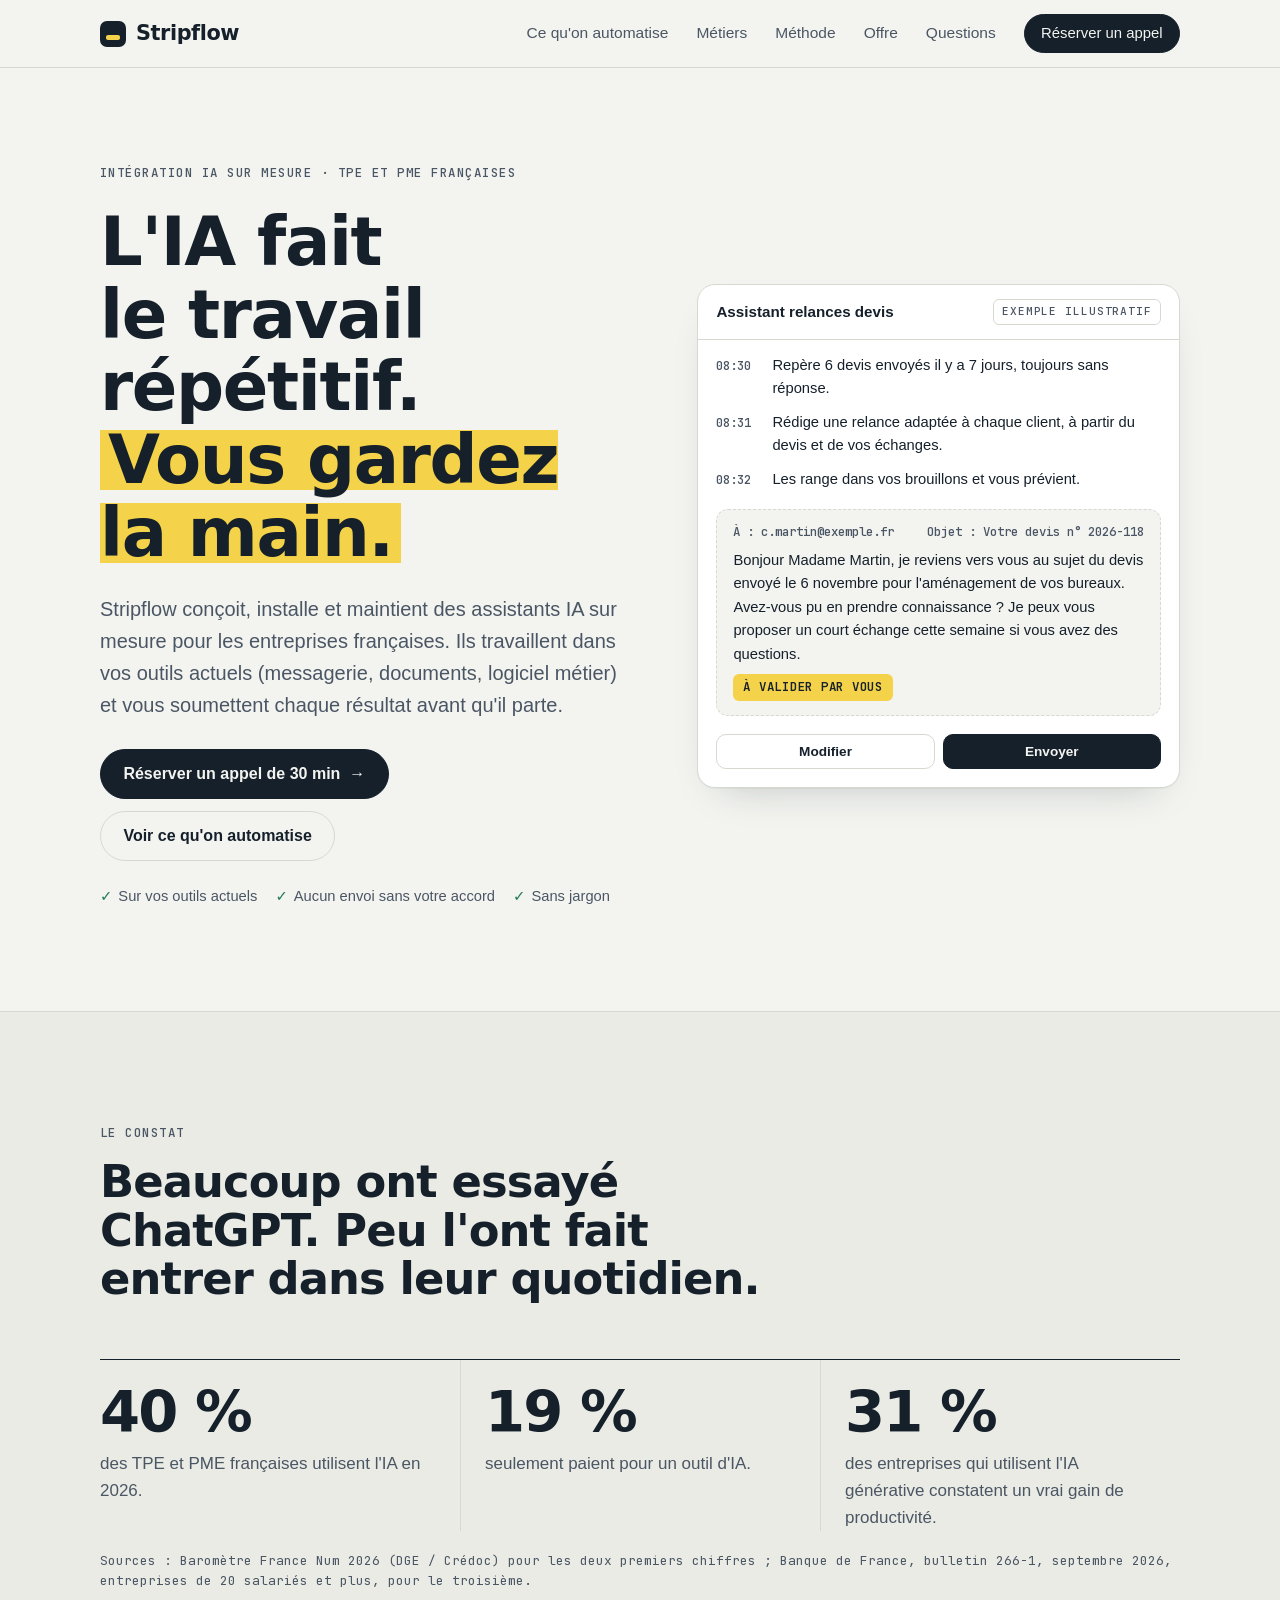
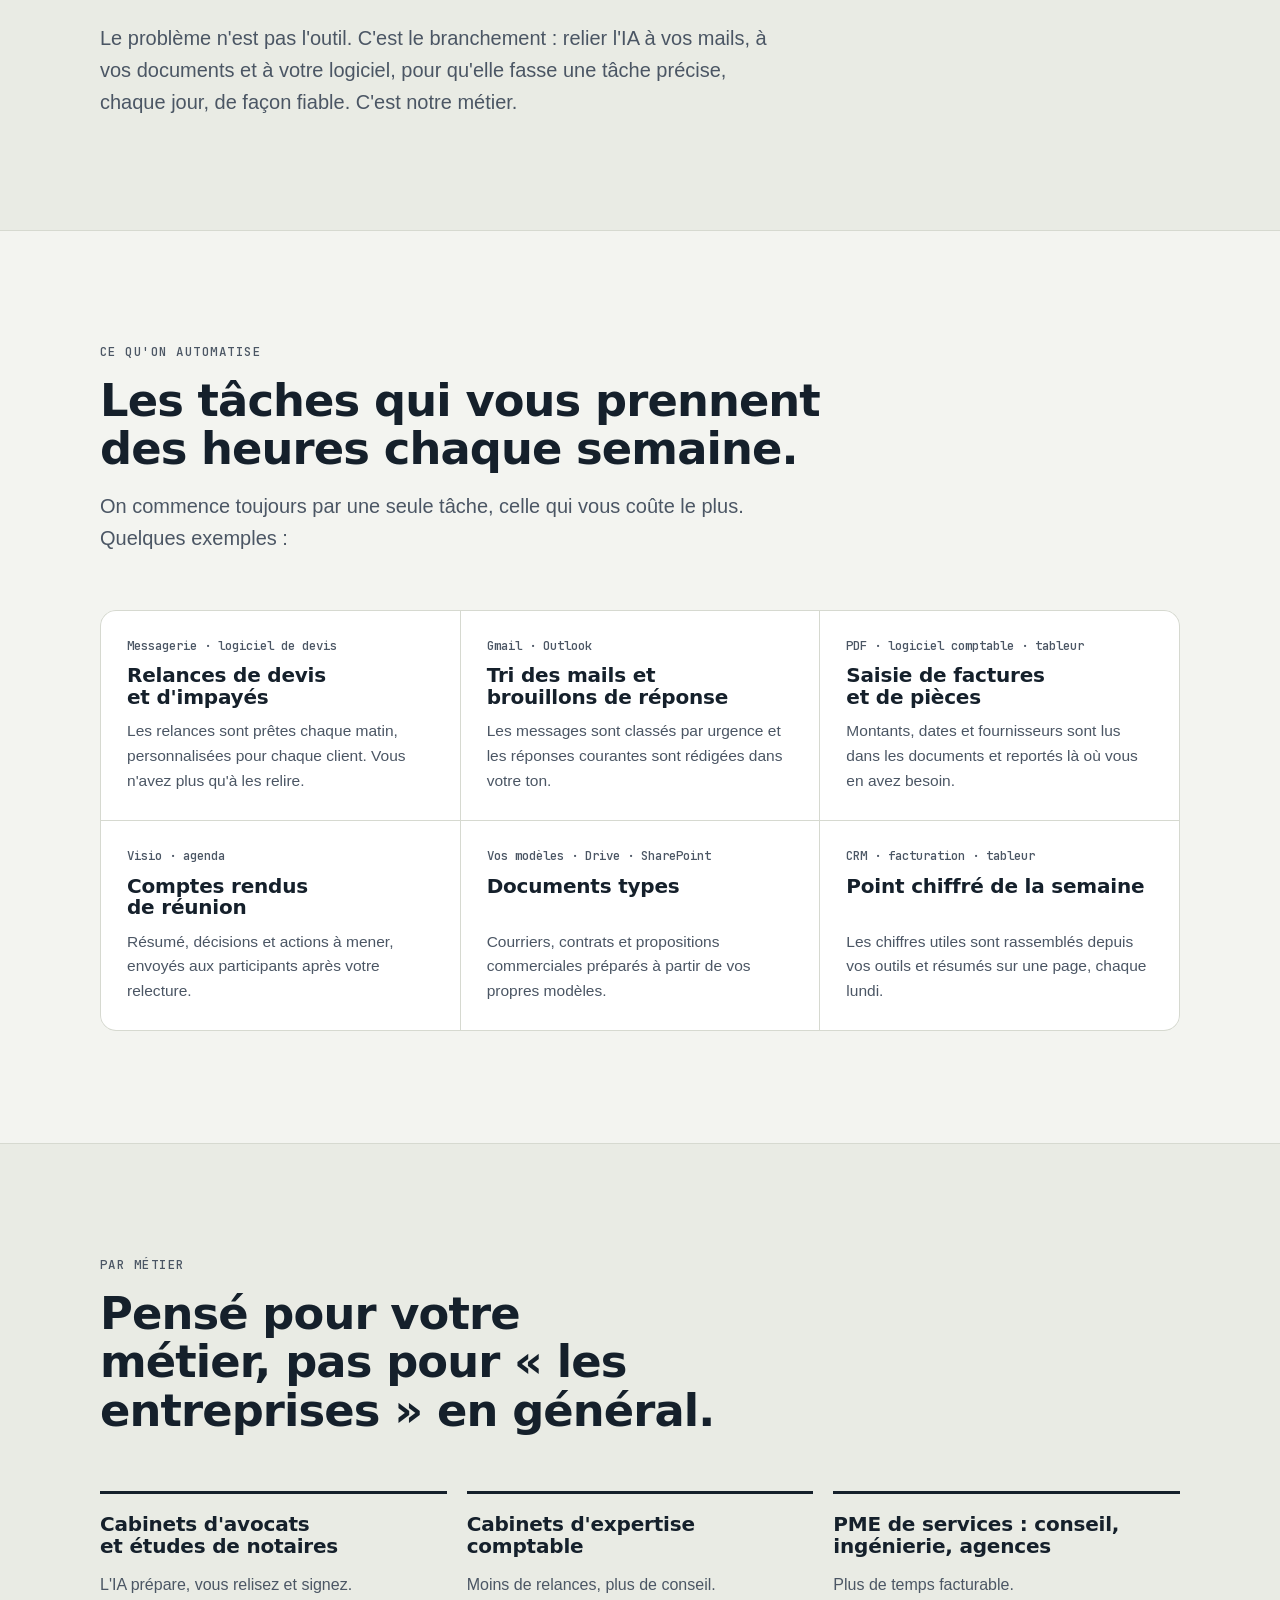
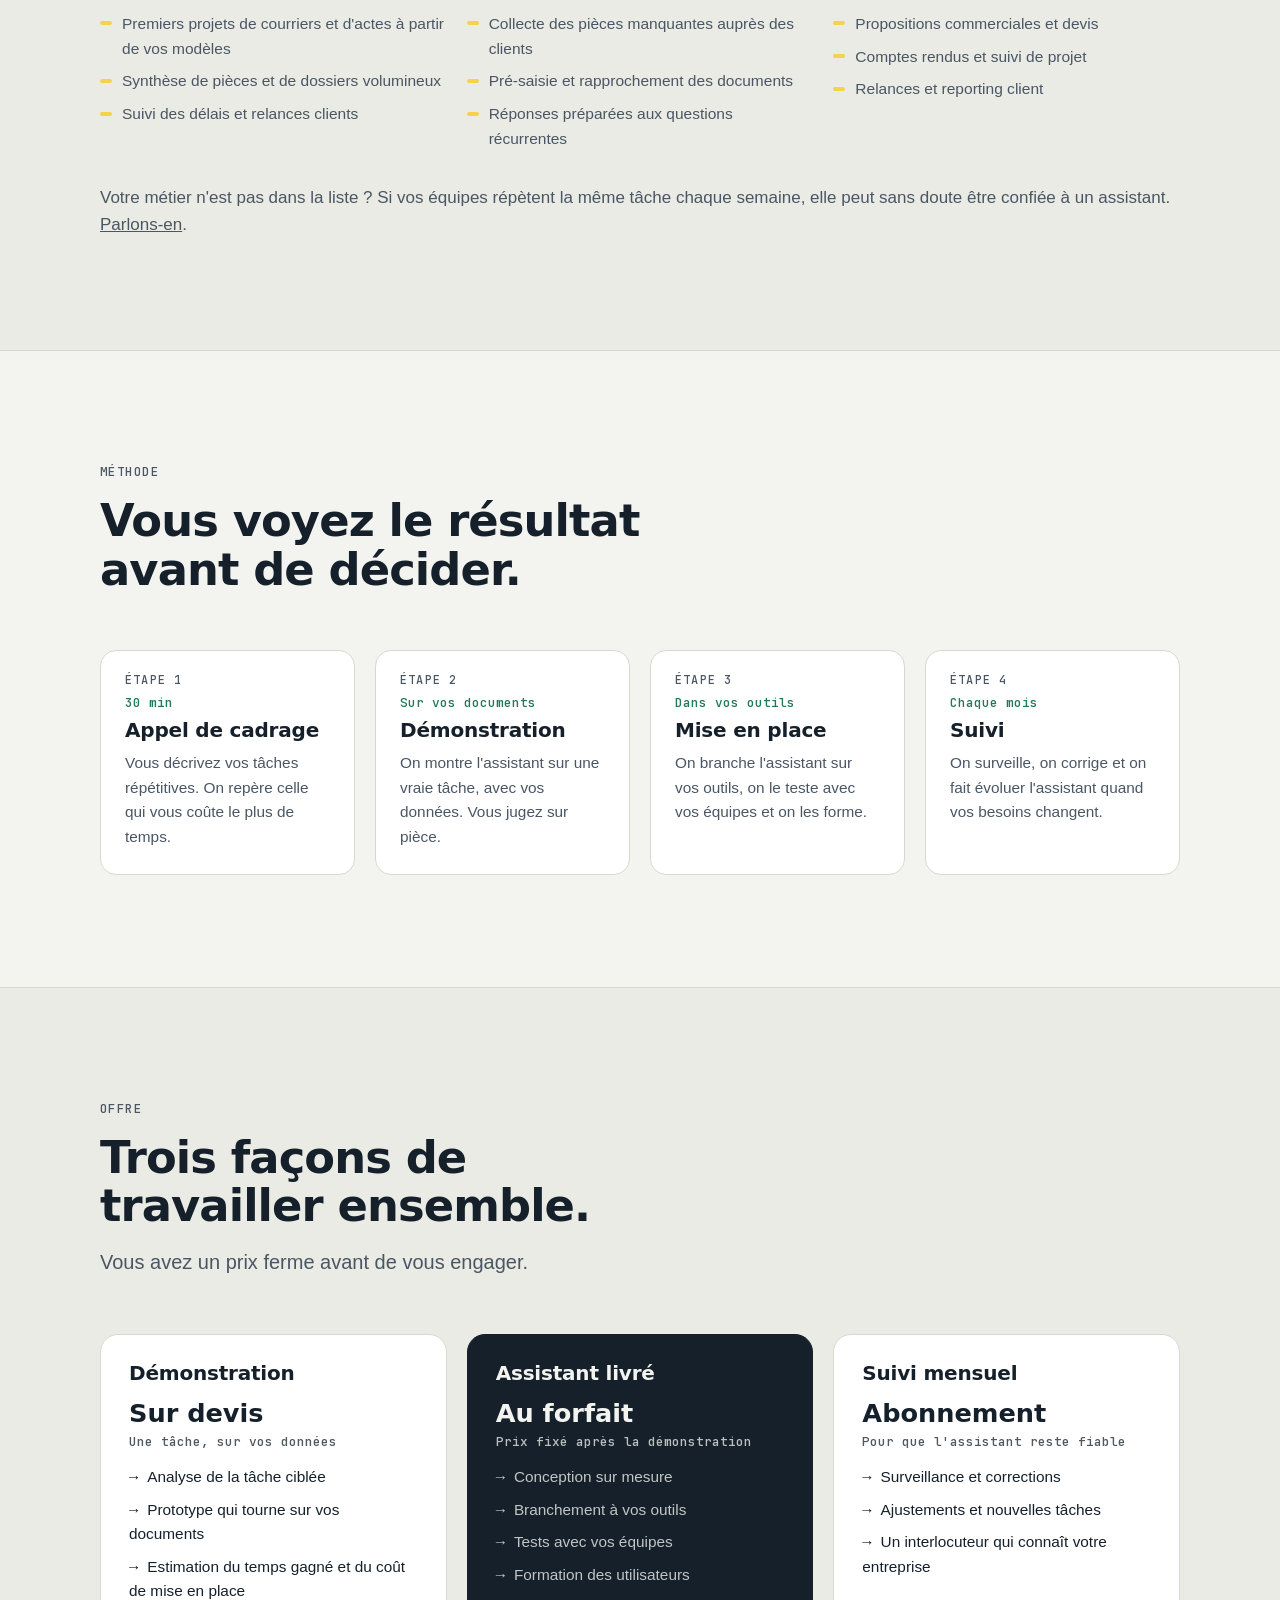
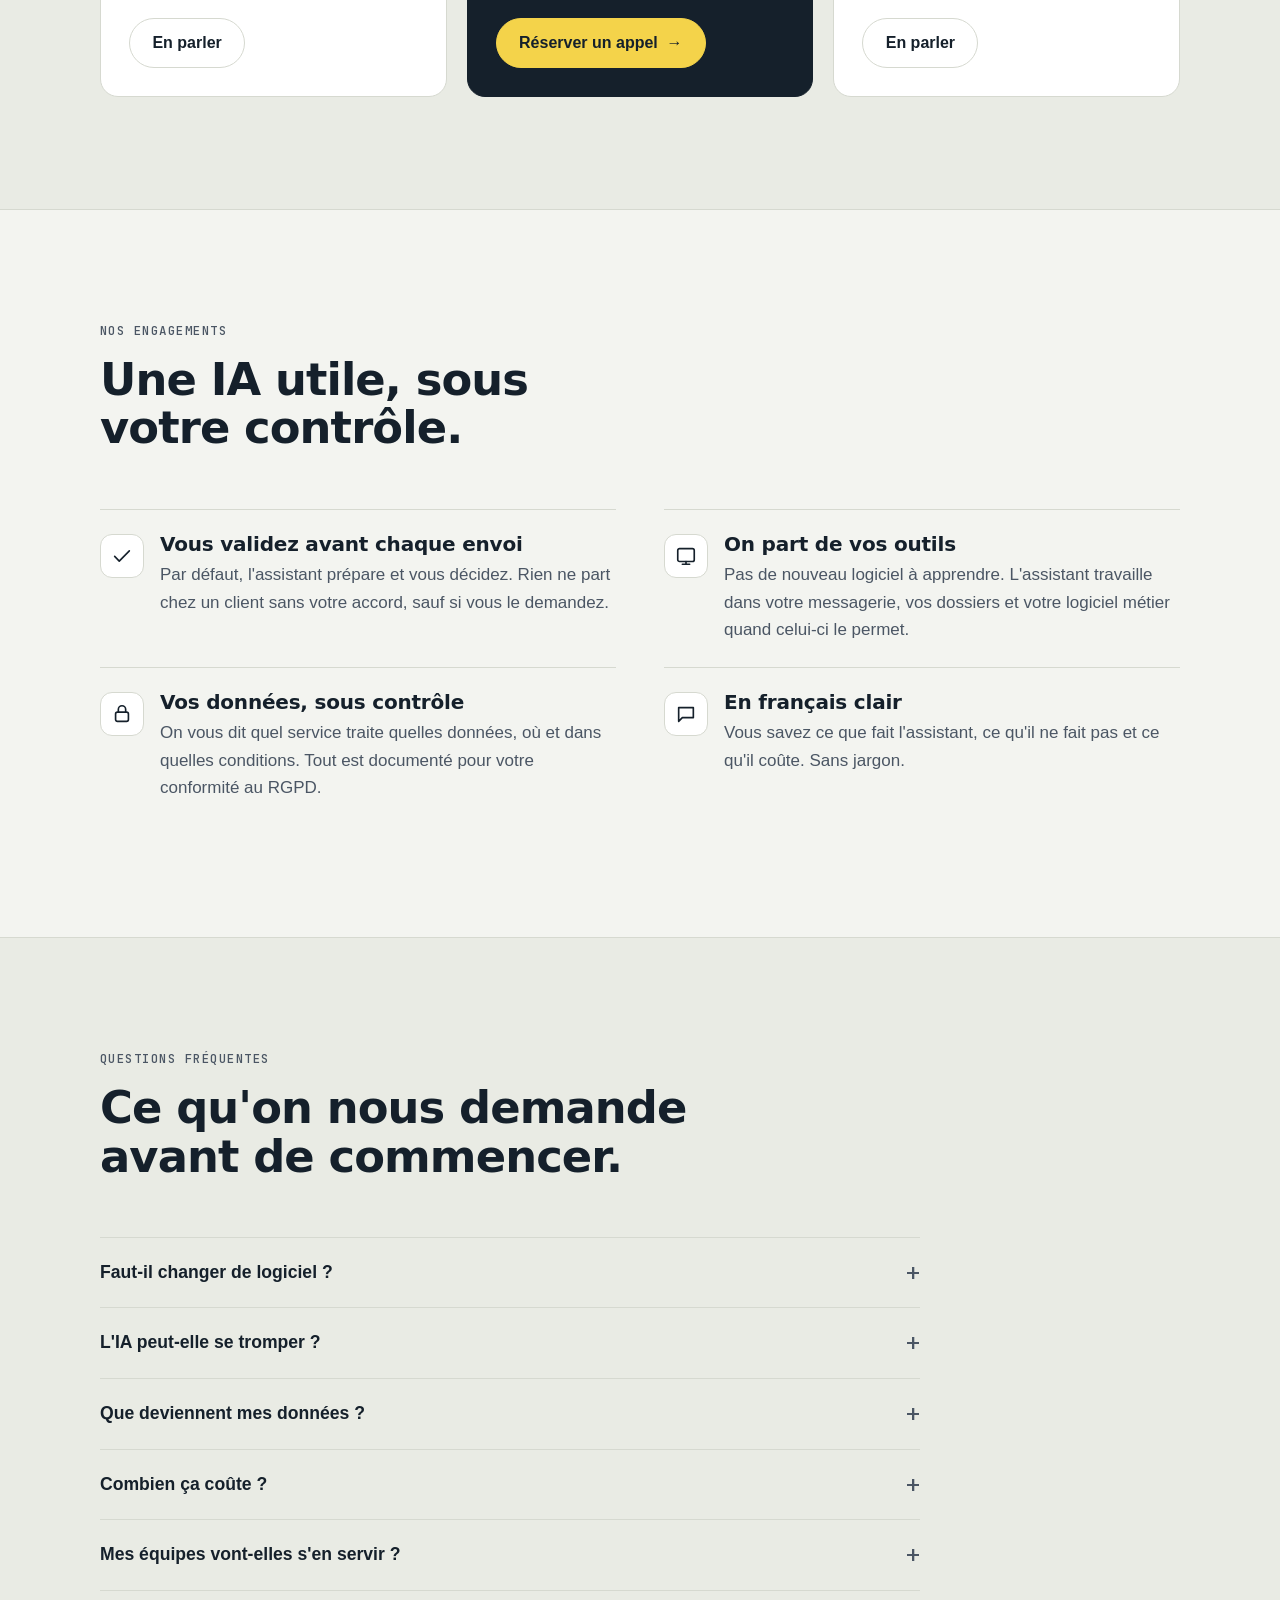
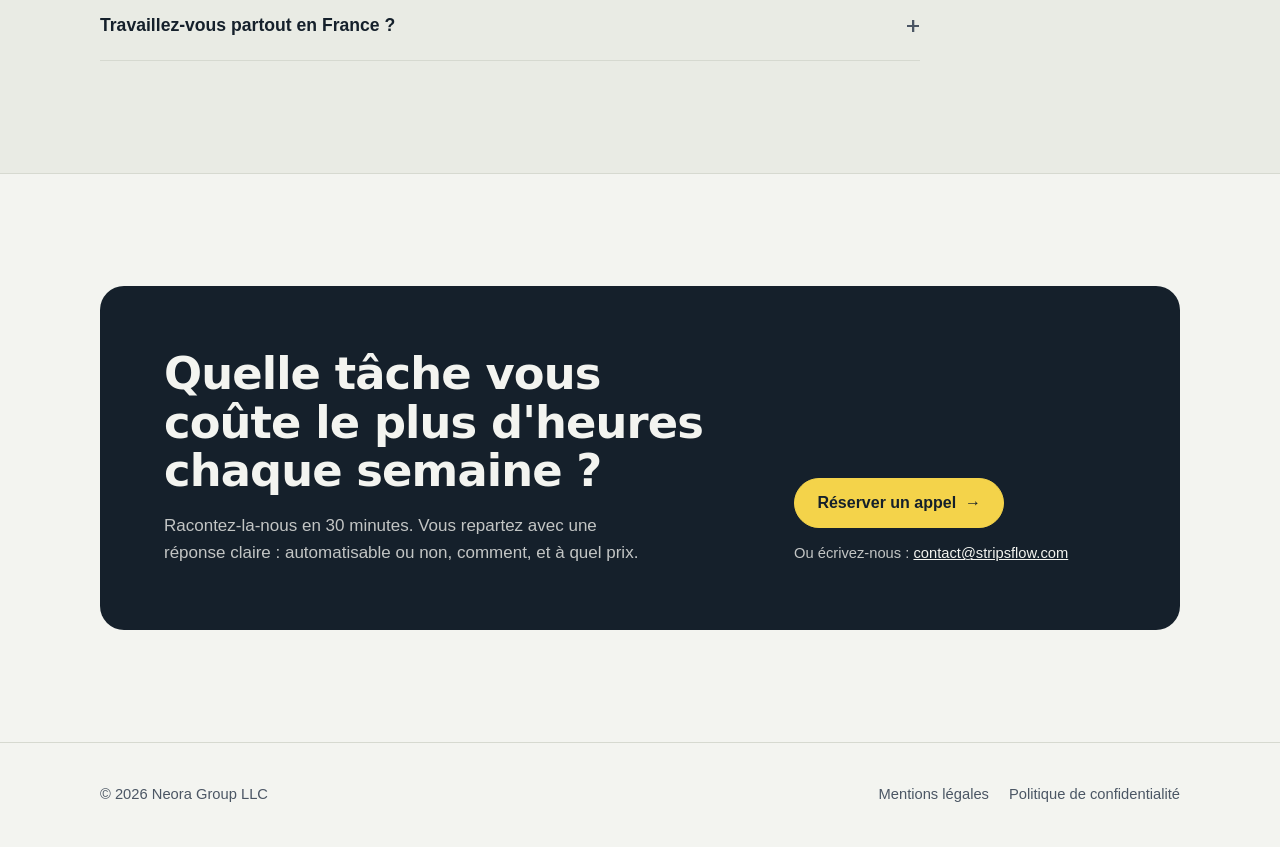
==== index.html @ 6132f964 "Site Stripflow : accueil, mentions légales, confidentialité Co-Authored-By: Claude Opus 5.5 <noreply" ====
<!doctype html>
<html lang="fr">
<head>
<meta charset="utf-8">
<meta name="viewport" content="width=device-width, initial-scale=1, viewport-fit=cover">
<title>Stripflow · Intégration IA</title>
<meta name="claude:viewport-fit-sides" content="cover">
<meta name="description" content="Stripflow conçoit, installe et maintient des assistants IA sur mesure pour les TPE et PME françaises, directement dans vos outils. L'IA prépare, vous validez.">
<meta property="og:title" content="Stripflow · Intégration IA sur mesure pour les entreprises françaises">
<meta property="og:description" content="Des assistants IA branchés sur vos outils, qui font les tâches répétitives. Vous validez avant chaque envoi.">
<meta property="og:locale" content="fr_FR">
<link rel="preload" href="fonts/BricolageGrotesque-latin-3y9K6as8bTXq_nANBjzKo3IeZx8z6up5BeSl9D4dj_x9PpZBMlGIInHWVyNJ.woff2" as="font" type="font/woff2" crossorigin>
<link rel="stylesheet" href="fonts/fonts.css">
<link rel="stylesheet" href="styles.css">
</head>
<body>

<header class="site-header">
  <div class="wrap">
    <a class="logo" href="#top" aria-label="Stripflow, retour en haut"><span class="logo-mark" aria-hidden="true"></span>Stripflow</a>
    <nav class="nav" aria-label="Navigation principale">
      <a href="#taches">Ce qu'on automatise</a>
      <a href="#metiers">Métiers</a>
      <a href="#methode">Méthode</a>
      <a href="#offre">Offre</a>
      <a href="#faq">Questions</a>
      <a class="btn" href="https://calendly.com/j50-lefeuvre/30min" target="_blank" rel="noopener">Réserver un appel</a>
    </nav>
  </div>
</header>

<main id="top">

  <section class="hero">
    <div class="wrap">
      <div class="hero-copy">
        <p class="eyebrow">Intégration IA sur mesure · TPE et PME françaises</p>
        <h1>L'IA fait le travail répétitif. <mark>Vous gardez la main.</mark></h1>
        <p class="lead">Stripflow conçoit, installe et maintient des assistants IA sur mesure pour les entreprises françaises. Ils travaillent dans vos outils actuels (messagerie, documents, logiciel métier) et vous soumettent chaque résultat avant qu'il parte.</p>
        <div class="hero-cta">
          <a class="btn" href="https://calendly.com/j50-lefeuvre/30min" target="_blank" rel="noopener">Réserver un appel de 30 min <span class="arrow" aria-hidden="true">→</span></a>
          <a class="btn ghost" href="#taches">Voir ce qu'on automatise</a>
        </div>
        <p class="hero-note"><span>Sur vos outils actuels</span><span>Aucun envoi sans votre accord</span><span>Sans jargon</span></p>
      </div>

      <figure class="agent" aria-label="Exemple illustratif : un assistant qui prépare des relances de devis">
        <div class="agent-top">
          <b>Assistant relances devis</b>
          <span class="tag">Exemple illustratif</span>
        </div>
        <ol class="log">
          <li><time>08:30</time><span>Repère 6 devis envoyés il y a 7 jours, toujours sans réponse.</span></li>
          <li><time>08:31</time><span>Rédige une relance adaptée à chaque client, à partir du devis et de vos échanges.</span></li>
          <li><time>08:32</time><span>Les range dans vos brouillons et vous prévient.</span></li>
        </ol>
        <div class="draft">
          <div class="meta"><span>À : c.martin@exemple.fr</span><span>Objet : Votre devis n° 2026-118</span></div>
          <p>Bonjour Madame Martin, je reviens vers vous au sujet du devis envoyé le 6 novembre pour l'aménagement de vos bureaux. Avez-vous pu en prendre connaissance&nbsp;? Je peux vous proposer un court échange cette semaine si vous avez des questions.</p>
          <span class="stamp">À valider par vous</span>
        </div>
        <div class="agent-foot" aria-hidden="true"><span>Modifier</span><span class="yes">Envoyer</span></div>
      </figure>
    </div>
  </section>

  <section class="section alt" aria-labelledby="constat-t">
    <div class="wrap">
      <div class="section-head">
        <p class="eyebrow">Le constat</p>
        <h2 id="constat-t">Beaucoup ont essayé ChatGPT. Peu l'ont fait entrer dans leur quotidien.</h2>
      </div>
      <div class="facts">
        <div class="fact"><span class="num">40&nbsp;%</span><p>des TPE et PME françaises utilisent l'IA en 2026.</p></div>
        <div class="fact"><span class="num">19&nbsp;%</span><p>seulement paient pour un outil d'IA.</p></div>
        <div class="fact"><span class="num">31&nbsp;%</span><p>des entreprises qui utilisent l'IA générative constatent un vrai gain de productivité.</p></div>
      </div>
      <p class="source">Sources : Baromètre France Num 2026 (DGE / Crédoc) pour les deux premiers chiffres ; Banque de France, bulletin 266-1, septembre 2026, entreprises de 20 salariés et plus, pour le troisième.</p>
      <p class="lead" style="margin-top:32px">Le problème n'est pas l'outil. C'est le branchement&nbsp;: relier l'IA à vos mails, à vos documents et à votre logiciel, pour qu'elle fasse une tâche précise, chaque jour, de façon fiable. C'est notre métier.</p>
    </div>
  </section>

  <section class="section" id="taches" aria-labelledby="taches-t">
    <div class="wrap">
      <div class="section-head">
        <p class="eyebrow">Ce qu'on automatise</p>
        <h2 id="taches-t">Les tâches qui vous prennent des heures chaque semaine.</h2>
        <p class="lead">On commence toujours par une seule tâche, celle qui vous coûte le plus. Quelques exemples&nbsp;:</p>
      </div>
      <div class="tasks">
        <article class="task">
          <span class="before-after">Messagerie · logiciel de devis</span>
          <h3>Relances de devis et d'impayés</h3>
          <p>Les relances sont prêtes chaque matin, personnalisées pour chaque client. Vous n'avez plus qu'à les relire.</p>
        </article>
        <article class="task">
          <span class="before-after">Gmail · Outlook</span>
          <h3>Tri des mails et brouillons de réponse</h3>
          <p>Les messages sont classés par urgence et les réponses courantes sont rédigées dans votre ton.</p>
        </article>
        <article class="task">
          <span class="before-after">PDF · logiciel comptable · tableur</span>
          <h3>Saisie de factures et de pièces</h3>
          <p>Montants, dates et fournisseurs sont lus dans les documents et reportés là où vous en avez besoin.</p>
        </article>
        <article class="task">
          <span class="before-after">Visio · agenda</span>
          <h3>Comptes rendus de réunion</h3>
          <p>Résumé, décisions et actions à mener, envoyés aux participants après votre relecture.</p>
        </article>
        <article class="task">
          <span class="before-after">Vos modèles · Drive · SharePoint</span>
          <h3>Documents types</h3>
          <p>Courriers, contrats et propositions commerciales préparés à partir de vos propres modèles.</p>
        </article>
        <article class="task">
          <span class="before-after">CRM · facturation · tableur</span>
          <h3>Point chiffré de la semaine</h3>
          <p>Les chiffres utiles sont rassemblés depuis vos outils et résumés sur une page, chaque lundi.</p>
        </article>
      </div>
    </div>
  </section>

  <section class="section alt" id="metiers" aria-labelledby="metiers-t">
    <div class="wrap">
      <div class="section-head">
        <p class="eyebrow">Par métier</p>
        <h2 id="metiers-t">Pensé pour votre métier, pas pour «&nbsp;les entreprises&nbsp;» en général.</h2>
      </div>
      <div class="trades">
        <article class="trade">
          <h3>Cabinets d'avocats et études de notaires</h3>
          <p class="lead" style="font-size:1rem">L'IA prépare, vous relisez et signez.</p>
          <ul>
            <li>Premiers projets de courriers et d'actes à partir de vos modèles</li>
            <li>Synthèse de pièces et de dossiers volumineux</li>
            <li>Suivi des délais et relances clients</li>
          </ul>
        </article>
        <article class="trade">
          <h3>Cabinets d'expertise comptable</h3>
          <p class="lead" style="font-size:1rem">Moins de relances, plus de conseil.</p>
          <ul>
            <li>Collecte des pièces manquantes auprès des clients</li>
            <li>Pré-saisie et rapprochement des documents</li>
            <li>Réponses préparées aux questions récurrentes</li>
          </ul>
        </article>
        <article class="trade">
          <h3>PME de services&nbsp;: conseil, ingénierie, agences</h3>
          <p class="lead" style="font-size:1rem">Plus de temps facturable.</p>
          <ul>
            <li>Propositions commerciales et devis</li>
            <li>Comptes rendus et suivi de projet</li>
            <li>Relances et reporting client</li>
          </ul>
        </article>
      </div>
      <p class="trades-more">Votre métier n'est pas dans la liste&nbsp;? Si vos équipes répètent la même tâche chaque semaine, elle peut sans doute être confiée à un assistant. <a href="https://calendly.com/j50-lefeuvre/30min" target="_blank" rel="noopener">Parlons-en</a>.</p>
    </div>
  </section>

  <section class="section" id="methode" aria-labelledby="methode-t">
    <div class="wrap">
      <div class="section-head">
        <p class="eyebrow">Méthode</p>
        <h2 id="methode-t">Vous voyez le résultat avant de décider.</h2>
      </div>
      <ol class="steps">
        <li class="step"><span class="dur">30 min</span><h3>Appel de cadrage</h3><p>Vous décrivez vos tâches répétitives. On repère celle qui vous coûte le plus de temps.</p></li>
        <li class="step"><span class="dur">Sur vos documents</span><h3>Démonstration</h3><p>On montre l'assistant sur une vraie tâche, avec vos données. Vous jugez sur pièce.</p></li>
        <li class="step"><span class="dur">Dans vos outils</span><h3>Mise en place</h3><p>On branche l'assistant sur vos outils, on le teste avec vos équipes et on les forme.</p></li>
        <li class="step"><span class="dur">Chaque mois</span><h3>Suivi</h3><p>On surveille, on corrige et on fait évoluer l'assistant quand vos besoins changent.</p></li>
      </ol>
    </div>
  </section>

  <section class="section alt" id="offre" aria-labelledby="offre-t">
    <div class="wrap">
      <div class="section-head">
        <p class="eyebrow">Offre</p>
        <h2 id="offre-t">Trois façons de travailler ensemble.</h2>
        <p class="lead">Vous avez un prix ferme avant de vous engager.</p>
      </div>
      <div class="offers">
        <article class="offer">
          <h3>Démonstration</h3>
          <p class="price">Sur devis<small>Une tâche, sur vos données</small></p>
          <ul>
            <li>Analyse de la tâche ciblée</li>
            <li>Prototype qui tourne sur vos documents</li>
            <li>Estimation du temps gagné et du coût de mise en place</li>
          </ul>
          <a class="btn ghost" href="https://calendly.com/j50-lefeuvre/30min" target="_blank" rel="noopener">En parler</a>
        </article>
        <article class="offer main">
          <h3>Assistant livré</h3>
          <p class="price">Au forfait<small>Prix fixé après la démonstration</small></p>
          <ul>
            <li>Conception sur mesure</li>
            <li>Branchement à vos outils</li>
            <li>Tests avec vos équipes</li>
            <li>Formation des utilisateurs</li>
          </ul>
          <a class="btn" href="https://calendly.com/j50-lefeuvre/30min" target="_blank" rel="noopener">Réserver un appel <span class="arrow" aria-hidden="true">→</span></a>
        </article>
        <article class="offer">
          <h3>Suivi mensuel</h3>
          <p class="price">Abonnement<small>Pour que l'assistant reste fiable</small></p>
          <ul>
            <li>Surveillance et corrections</li>
            <li>Ajustements et nouvelles tâches</li>
            <li>Un interlocuteur qui connaît votre entreprise</li>
          </ul>
          <a class="btn ghost" href="https://calendly.com/j50-lefeuvre/30min" target="_blank" rel="noopener">En parler</a>
        </article>
      </div>
    </div>
  </section>

  <section class="section" aria-labelledby="engagements-t">
    <div class="wrap">
      <div class="section-head">
        <p class="eyebrow">Nos engagements</p>
        <h2 id="engagements-t">Une IA utile, sous votre contrôle.</h2>
      </div>
      <div class="promises">
        <div class="promise">
          <span class="ic" aria-hidden="true"><svg viewBox="0 0 24 24"><path d="M4 12.5l5 5L20 6.5"/></svg></span>
          <div><h3>Vous validez avant chaque envoi</h3><p>Par défaut, l'assistant prépare et vous décidez. Rien ne part chez un client sans votre accord, sauf si vous le demandez.</p></div>
        </div>
        <div class="promise">
          <span class="ic" aria-hidden="true"><svg viewBox="0 0 24 24"><rect x="3" y="4" width="18" height="14" rx="2"/><path d="M8 21h8M12 18v3"/></svg></span>
          <div><h3>On part de vos outils</h3><p>Pas de nouveau logiciel à apprendre. L'assistant travaille dans votre messagerie, vos dossiers et votre logiciel métier quand celui-ci le permet.</p></div>
        </div>
        <div class="promise">
          <span class="ic" aria-hidden="true"><svg viewBox="0 0 24 24"><rect x="5" y="10" width="14" height="10" rx="2"/><path d="M8 10V7a4 4 0 0 1 8 0v3"/></svg></span>
          <div><h3>Vos données, sous contrôle</h3><p>On vous dit quel service traite quelles données, où et dans quelles conditions. Tout est documenté pour votre conformité au RGPD.</p></div>
        </div>
        <div class="promise">
          <span class="ic" aria-hidden="true"><svg viewBox="0 0 24 24"><path d="M4 5h16v11H8l-4 4z"/></svg></span>
          <div><h3>En français clair</h3><p>Vous savez ce que fait l'assistant, ce qu'il ne fait pas et ce qu'il coûte. Sans jargon.</p></div>
        </div>
      </div>
    </div>
  </section>

  <section class="section alt" id="faq" aria-labelledby="faq-t">
    <div class="wrap">
      <div class="section-head">
        <p class="eyebrow">Questions fréquentes</p>
        <h2 id="faq-t">Ce qu'on nous demande avant de commencer.</h2>
      </div>
      <div class="faq">
        <details>
          <summary>Faut-il changer de logiciel&nbsp;?</summary>
          <p>Non. On part de ce que vous utilisez déjà. Si votre logiciel ne permet pas de s'y connecter, on vous le dit dès l'appel de cadrage, avec les solutions possibles.</p>
        </details>
        <details>
          <summary>L'IA peut-elle se tromper&nbsp;?</summary>
          <p>Oui, comme un collaborateur. C'est pour cela que l'assistant prépare et que vous validez. Pendant les tests, on mesure les erreurs et on corrige avant la mise en service.</p>
        </details>
        <details>
          <summary>Que deviennent mes données&nbsp;?</summary>
          <p>Avant de commencer, on choisit avec vous les services utilisés et leurs conditions&nbsp;: lieu de traitement, durée de conservation, réutilisation. On privilégie les offres professionnelles qui n'utilisent pas vos données pour entraîner leurs modèles.</p>
        </details>
        <details>
          <summary>Combien ça coûte&nbsp;?</summary>
          <p>Cela dépend de la tâche et de vos outils. Après l'appel de cadrage, vous recevez un prix ferme pour la démonstration, puis pour la mise en place. Vous ne vous engagez qu'une fois le prix connu.</p>
        </details>
        <details>
          <summary>Mes équipes vont-elles s'en servir&nbsp;?</summary>
          <p>On choisit une tâche que vos équipes trouvent pénible, on les associe aux tests et on les forme. Un assistant qui leur retire une corvée s'adopte plus facilement qu'un outil imposé.</p>
        </details>
        <details>
          <summary>Travaillez-vous partout en France&nbsp;?</summary>
          <p>Oui. Tout se fait à distance&nbsp;: appels en visio et accès sécurisés à vos outils.</p>
        </details>
      </div>
    </div>
  </section>

  <section class="final" aria-labelledby="final-t">
    <div class="wrap">
      <div class="final-box">
        <div>
          <h2 id="final-t">Quelle tâche vous coûte le plus d'heures chaque semaine&nbsp;?</h2>
          <p>Racontez-la-nous en 30 minutes. Vous repartez avec une réponse claire&nbsp;: automatisable ou non, comment, et à quel prix.</p>
        </div>
        <div>
          <a class="btn" href="https://calendly.com/j50-lefeuvre/30min" target="_blank" rel="noopener">Réserver un appel <span class="arrow" aria-hidden="true">→</span></a>
          <p class="alt-contact">Ou écrivez-nous&nbsp;: <a href="mailto:contact@stripsflow.com">contact@stripsflow.com</a></p>
        </div>
      </div>
    </div>
  </section>

</main>

<footer class="site-footer">
  <div class="wrap">
    <span>© 2026 Neora Group LLC</span>
    <nav aria-label="Informations légales">
      <a href="mentions-legales.html">Mentions légales</a>
      <a href="confidentialite.html">Politique de confidentialité</a>
    </nav>
  </div>
</footer>

</body>
</html>
---- fonts/fonts.css ----
/* latin-ext */
@font-face {
  font-family: 'Bricolage Grotesque';
  font-style: normal;
  font-weight: 600;
  font-stretch: 100%;
  font-display: swap;
  src: url(BricolageGrotesque-latin-ext-3y9K6as8bTXq_nANBjzKo3IeZx8z6up5BeSl9D4dj_x9PpZBMlGGInHWVyNJtvI.woff2) format('woff2');
  unicode-range: U+0100-02BA, U+02BD-02C5, U+02C7-02CC, U+02CE-02D7, U+02DD-02FF, U+0304, U+0308, U+0329, U+1D00-1DBF, U+1E00-1E9F, U+1EF2-1EFF, U+2020, U+20A0-20AB, U+20AD-20C4, U+2113, U+2C60-2C7F, U+A720-A7FF;
}
/* latin */
@font-face {
  font-family: 'Bricolage Grotesque';
  font-style: normal;
  font-weight: 600;
  font-stretch: 100%;
  font-display: swap;
  src: url(BricolageGrotesque-latin-3y9K6as8bTXq_nANBjzKo3IeZx8z6up5BeSl9D4dj_x9PpZBMlGIInHWVyNJ.woff2) format('woff2');
  unicode-range: U+0000-00FF, U+0131, U+0152-0153, U+02BB-02BC, U+02C6, U+02DA, U+02DC, U+0304, U+0308, U+0329, U+2000-206F, U+20AC, U+2122, U+2191, U+2193, U+2212, U+2215, U+FEFF, U+FFFD;
}
/* latin-ext */
@font-face {
  font-family: 'Bricolage Grotesque';
  font-style: normal;
  font-weight: 700;
  font-stretch: 100%;
  font-display: swap;
  src: url(BricolageGrotesque-latin-ext-3y9K6as8bTXq_nANBjzKo3IeZx8z6up5BeSl9D4dj_x9PpZBMlGGInHWVyNJtvI.woff2) format('woff2');
  unicode-range: U+0100-02BA, U+02BD-02C5, U+02C7-02CC, U+02CE-02D7, U+02DD-02FF, U+0304, U+0308, U+0329, U+1D00-1DBF, U+1E00-1E9F, U+1EF2-1EFF, U+2020, U+20A0-20AB, U+20AD-20C4, U+2113, U+2C60-2C7F, U+A720-A7FF;
}
/* latin */
@font-face {
  font-family: 'Bricolage Grotesque';
  font-style: normal;
  font-weight: 700;
  font-stretch: 100%;
  font-display: swap;
  src: url(BricolageGrotesque-latin-3y9K6as8bTXq_nANBjzKo3IeZx8z6up5BeSl9D4dj_x9PpZBMlGIInHWVyNJ.woff2) format('woff2');
  unicode-range: U+0000-00FF, U+0131, U+0152-0153, U+02BB-02BC, U+02C6, U+02DA, U+02DC, U+0304, U+0308, U+0329, U+2000-206F, U+20AC, U+2122, U+2191, U+2193, U+2212, U+2215, U+FEFF, U+FFFD;
}
/* latin-ext */
@font-face {
  font-family: 'Instrument Sans';
  font-style: normal;
  font-weight: 400;
  font-stretch: 100%;
  font-display: swap;
  src: url(InstrumentSans-latin-ext-pxiTypc9vsFDm051Uf6KVwgkfoSxQ0GsQv8ToedPibnr0She1ZuWi3hKpA.woff2) format('woff2');
  unicode-range: U+0100-02BA, U+02BD-02C5, U+02C7-02CC, U+02CE-02D7, U+02DD-02FF, U+0304, U+0308, U+0329, U+1D00-1DBF, U+1E00-1E9F, U+1EF2-1EFF, U+2020, U+20A0-20AB, U+20AD-20C4, U+2113, U+2C60-2C7F, U+A720-A7FF;
}
/* latin */
@font-face {
  font-family: 'Instrument Sans';
  font-style: normal;
  font-weight: 400;
  font-stretch: 100%;
  font-display: swap;
  src: url(InstrumentSans-latin-pxiTypc9vsFDm051Uf6KVwgkfoSxQ0GsQv8ToedPibnr0SZe1ZuWi3g.woff2) format('woff2');
  unicode-range: U+0000-00FF, U+0131, U+0152-0153, U+02BB-02BC, U+02C6, U+02DA, U+02DC, U+0304, U+0308, U+0329, U+2000-206F, U+20AC, U+2122, U+2191, U+2193, U+2212, U+2215, U+FEFF, U+FFFD;
}
/* latin-ext */
@font-face {
  font-family: 'Instrument Sans';
  font-style: normal;
  font-weight: 500;
  font-stretch: 100%;
  font-display: swap;
  src: url(InstrumentSans-latin-ext-pxiTypc9vsFDm051Uf6KVwgkfoSxQ0GsQv8ToedPibnr0She1ZuWi3hKpA.woff2) format('woff2');
  unicode-range: U+0100-02BA, U+02BD-02C5, U+02C7-02CC, U+02CE-02D7, U+02DD-02FF, U+0304, U+0308, U+0329, U+1D00-1DBF, U+1E00-1E9F, U+1EF2-1EFF, U+2020, U+20A0-20AB, U+20AD-20C4, U+2113, U+2C60-2C7F, U+A720-A7FF;
}
/* latin */
@font-face {
  font-family: 'Instrument Sans';
  font-style: normal;
  font-weight: 500;
  font-stretch: 100%;
  font-display: swap;
  src: url(InstrumentSans-latin-pxiTypc9vsFDm051Uf6KVwgkfoSxQ0GsQv8ToedPibnr0SZe1ZuWi3g.woff2) format('woff2');
  unicode-range: U+0000-00FF, U+0131, U+0152-0153, U+02BB-02BC, U+02C6, U+02DA, U+02DC, U+0304, U+0308, U+0329, U+2000-206F, U+20AC, U+2122, U+2191, U+2193, U+2212, U+2215, U+FEFF, U+FFFD;
}
/* latin-ext */
@font-face {
  font-family: 'Instrument Sans';
  font-style: normal;
  font-weight: 600;
  font-stretch: 100%;
  font-display: swap;
  src: url(InstrumentSans-latin-ext-pxiTypc9vsFDm051Uf6KVwgkfoSxQ0GsQv8ToedPibnr0She1ZuWi3hKpA.woff2) format('woff2');
  unicode-range: U+0100-02BA, U+02BD-02C5, U+02C7-02CC, U+02CE-02D7, U+02DD-02FF, U+0304, U+0308, U+0329, U+1D00-1DBF, U+1E00-1E9F, U+1EF2-1EFF, U+2020, U+20A0-20AB, U+20AD-20C4, U+2113, U+2C60-2C7F, U+A720-A7FF;
}
/* latin */
@font-face {
  font-family: 'Instrument Sans';
  font-style: normal;
  font-weight: 600;
  font-stretch: 100%;
  font-display: swap;
  src: url(InstrumentSans-latin-pxiTypc9vsFDm051Uf6KVwgkfoSxQ0GsQv8ToedPibnr0SZe1ZuWi3g.woff2) format('woff2');
  unicode-range: U+0000-00FF, U+0131, U+0152-0153, U+02BB-02BC, U+02C6, U+02DA, U+02DC, U+0304, U+0308, U+0329, U+2000-206F, U+20AC, U+2122, U+2191, U+2193, U+2212, U+2215, U+FEFF, U+FFFD;
}
/* latin-ext */
@font-face {
  font-family: 'JetBrains Mono';
  font-style: normal;
  font-weight: 400;
  font-display: swap;
  src: url(JetBrainsMono-latin-ext-tDbv2o-flEEny0FZhsfKu5WU4zr3E_BX0PnT8RD8yKwBNntkaToggR7BYRbKPx7cwgknk-6nFg.woff2) format('woff2');
  unicode-range: U+0100-02BA, U+02BD-02C5, U+02C7-02CC, U+02CE-02D7, U+02DD-02FF, U+0304, U+0308, U+0329, U+1D00-1DBF, U+1E00-1E9F, U+1EF2-1EFF, U+2020, U+20A0-20AB, U+20AD-20C4, U+2113, U+2C60-2C7F, U+A720-A7FF;
}
/* latin */
@font-face {
  font-family: 'JetBrains Mono';
  font-style: normal;
  font-weight: 400;
  font-display: swap;
  src: url(JetBrainsMono-latin-tDbv2o-flEEny0FZhsfKu5WU4zr3E_BX0PnT8RD8yKwBNntkaToggR7BYRbKPxDcwgknk-4.woff2) format('woff2');
  unicode-range: U+0000-00FF, U+0131, U+0152-0153, U+02BB-02BC, U+02C6, U+02DA, U+02DC, U+0304, U+0308, U+0329, U+2000-206F, U+20AC, U+2122, U+2191, U+2193, U+2212, U+2215, U+FEFF, U+FFFD;
}
/* latin-ext */
@font-face {
  font-family: 'JetBrains Mono';
  font-style: normal;
  font-weight: 500;
  font-display: swap;
  src: url(JetBrainsMono-latin-ext-tDbv2o-flEEny0FZhsfKu5WU4zr3E_BX0PnT8RD8yKwBNntkaToggR7BYRbKPx7cwgknk-6nFg.woff2) format('woff2');
  unicode-range: U+0100-02BA, U+02BD-02C5, U+02C7-02CC, U+02CE-02D7, U+02DD-02FF, U+0304, U+0308, U+0329, U+1D00-1DBF, U+1E00-1E9F, U+1EF2-1EFF, U+2020, U+20A0-20AB, U+20AD-20C4, U+2113, U+2C60-2C7F, U+A720-A7FF;
}
/* latin */
@font-face {
  font-family: 'JetBrains Mono';
  font-style: normal;
  font-weight: 500;
  font-display: swap;
  src: url(JetBrainsMono-latin-tDbv2o-flEEny0FZhsfKu5WU4zr3E_BX0PnT8RD8yKwBNntkaToggR7BYRbKPxDcwgknk-4.woff2) format('woff2');
  unicode-range: U+0000-00FF, U+0131, U+0152-0153, U+02BB-02BC, U+02C6, U+02DA, U+02DC, U+0304, U+0308, U+0329, U+2000-206F, U+20AC, U+2122, U+2191, U+2193, U+2212, U+2215, U+FEFF, U+FFFD;
}
/* latin-ext */
@font-face {
  font-family: 'JetBrains Mono';
  font-style: normal;
  font-weight: 600;
  font-display: swap;
  src: url(JetBrainsMono-latin-ext-tDbv2o-flEEny0FZhsfKu5WU4zr3E_BX0PnT8RD8yKwBNntkaToggR7BYRbKPx7cwgknk-6nFg.woff2) format('woff2');
  unicode-range: U+0100-02BA, U+02BD-02C5, U+02C7-02CC, U+02CE-02D7, U+02DD-02FF, U+0304, U+0308, U+0329, U+1D00-1DBF, U+1E00-1E9F, U+1EF2-1EFF, U+2020, U+20A0-20AB, U+20AD-20C4, U+2113, U+2C60-2C7F, U+A720-A7FF;
}
/* latin */
@font-face {
  font-family: 'JetBrains Mono';
  font-style: normal;
  font-weight: 600;
  font-display: swap;
  src: url(JetBrainsMono-latin-tDbv2o-flEEny0FZhsfKu5WU4zr3E_BX0PnT8RD8yKwBNntkaToggR7BYRbKPxDcwgknk-4.woff2) format('woff2');
  unicode-range: U+0000-00FF, U+0131, U+0152-0153, U+02BB-02BC, U+02C6, U+02DA, U+02DC, U+0304, U+0308, U+0329, U+2000-206F, U+20AC, U+2122, U+2191, U+2193, U+2212, U+2215, U+FEFF, U+FFFD;
}
---- styles.css ----
/* Neora — site vitrine. Concept : un bureau clair, une encre bleu-noir, et un seul surligneur jaune
   pour ce que vous relisez et validez. Grille simple, sections larges, une carte « agent » en héros. */
:root {
  --paper: #f3f4f0;
  --paper-2: #e9ebe4;
  --card: #ffffff;
  --ink: #15202b;
  --ink-2: #4b5664;
  --line: #d6d9d0;
  --mark: #f4d34a;
  --mark-ink: #15202b;
  --ok: #1f7a55;
  --btn-bg: #15202b;
  --btn-fg: #f3f4f0;
  --shadow: 0 1px 0 rgba(21, 32, 43, .04), 0 18px 40px -24px rgba(21, 32, 43, .28);
  --f-display: "Bricolage Grotesque", "Avenir Next", "Segoe UI", system-ui, sans-serif;
  --f-body: "Instrument Sans", "Helvetica Neue", Arial, system-ui, sans-serif;
  --f-mono: "JetBrains Mono", ui-monospace, "SF Mono", Menlo, monospace;
  --wrap: 1120px;
  color-scheme: light;
}
@media (prefers-color-scheme: dark) {
  :root:not([data-theme="light"]) {
    --paper: #10161d; --paper-2: #161e27; --card: #1a232d; --ink: #e7eae4; --ink-2: #a3acb6;
    --line: #2b3640; --mark: #f4d34a; --mark-ink: #15202b; --ok: #4cc28d;
    --btn-bg: #f4d34a; --btn-fg: #15202b;
    --shadow: 0 1px 0 rgba(0,0,0,.2), 0 18px 40px -24px rgba(0,0,0,.7);
    color-scheme: dark;
  }
}
:root[data-theme="dark"] {
  --paper: #10161d; --paper-2: #161e27; --card: #1a232d; --ink: #e7eae4; --ink-2: #a3acb6;
  --line: #2b3640; --mark: #f4d34a; --mark-ink: #15202b; --ok: #4cc28d;
  --btn-bg: #f4d34a; --btn-fg: #15202b;
  --shadow: 0 1px 0 rgba(0,0,0,.2), 0 18px 40px -24px rgba(0,0,0,.7);
  color-scheme: dark;
}

*, *::before, *::after { box-sizing: border-box; }
html { scroll-behavior: smooth; -webkit-text-size-adjust: 100%; }
@media (prefers-reduced-motion: reduce) { html { scroll-behavior: auto; } * { animation: none !important; transition: none !important; } }
body {
  margin: 0; background: var(--paper); color: var(--ink);
  font: 400 17px/1.6 var(--f-body);
  -webkit-font-smoothing: antialiased;
}
img { max-width: 100%; }
a { color: inherit; }
:focus-visible { outline: 3px solid var(--mark); outline-offset: 3px; border-radius: 4px; }

.wrap {
  max-width: var(--wrap); margin: 0 auto;
  padding-left: max(20px, env(safe-area-inset-left, 0px));
  padding-right: max(20px, env(safe-area-inset-right, 0px));
}
h1, h2, h3 { font-family: var(--f-display); line-height: 1.08; letter-spacing: -.02em; margin: 0; text-wrap: balance; font-weight: 700; }
h1 { font-size: clamp(2.4rem, 5.6vw, 4.2rem); }
h2 { font-size: clamp(1.9rem, 3.6vw, 2.8rem); }
h3 { font-size: 1.25rem; letter-spacing: -.01em; }
p { margin: 0; }
.lead { font-size: clamp(1.08rem, 1.6vw, 1.25rem); color: var(--ink-2); max-width: 60ch; }
.eyebrow { font: 500 .78rem/1 var(--f-mono); letter-spacing: .12em; text-transform: uppercase; color: var(--ink-2); }
mark, .hl { background: linear-gradient(transparent 12%, var(--mark) 12%, var(--mark) 88%, transparent 88%); color: var(--mark-ink); padding: 0 .12em; border-radius: 2px; }

/* Boutons */
.btn {
  display: inline-flex; align-items: center; gap: .55em; justify-content: center;
  font: 600 1rem/1 var(--f-body); text-decoration: none; cursor: pointer;
  padding: 1em 1.4em; border-radius: 999px; border: 1.5px solid var(--btn-bg);
  background: var(--btn-bg); color: var(--btn-fg);
  transition: transform .15s ease, box-shadow .15s ease;
}
.btn:hover { transform: translateY(-1px); box-shadow: var(--shadow); }
.btn.ghost { background: transparent; color: var(--ink); border-color: var(--line); }
.btn .arrow { transition: transform .15s ease; }
.btn:hover .arrow { transform: translateX(3px); }

/* En-tête */
body::before { content: ""; position: fixed; inset: 0 0 auto; height: env(safe-area-inset-top, 0px); z-index: 10; background: var(--paper); }
.site-header {
  position: sticky; top: env(safe-area-inset-top, 0px); z-index: 9;
  background: color-mix(in srgb, var(--paper) 88%, transparent);
  backdrop-filter: saturate(1.4) blur(10px); -webkit-backdrop-filter: saturate(1.4) blur(10px);
  border-bottom: 1px solid var(--line);
}
.site-header .wrap { display: flex; align-items: center; justify-content: space-between; gap: 16px; padding-block: 14px; }
.logo { display: inline-flex; align-items: center; gap: 10px; font: 700 1.3rem/1 var(--f-display); text-decoration: none; letter-spacing: -.02em; }
.logo-mark { width: 26px; height: 26px; border-radius: 7px; background: var(--ink); position: relative; flex: none; }
.logo-mark::after { content: ""; position: absolute; left: 6px; right: 6px; bottom: 7px; height: 5px; border-radius: 2px; background: var(--mark); }
.nav { display: flex; align-items: center; gap: 28px; }
.nav a { text-decoration: none; font-weight: 500; color: var(--ink-2); font-size: .97rem; }
.nav a:hover { color: var(--ink); }
.nav .btn { padding: .75em 1.1em; font-size: .93rem; color: var(--btn-fg); }
@media (max-width: 860px) { .nav a:not(.btn) { display: none; } }

/* Héros */
.hero { padding-block: clamp(48px, 8vw, 96px) clamp(56px, 8vw, 104px); }
.hero .wrap { display: grid; grid-template-columns: 1.05fr .95fr; gap: clamp(32px, 5vw, 64px); align-items: center; }
.hero-copy { display: grid; gap: 24px; min-width: 0; }
.hero-cta { display: flex; flex-wrap: wrap; gap: 12px; margin-top: 4px; }
.hero-note { font-size: .92rem; color: var(--ink-2); display: flex; flex-wrap: wrap; gap: 6px 18px; }
.hero-note span::before { content: "✓"; color: var(--ok); font-weight: 700; margin-right: 6px; }
@media (max-width: 920px) { .hero .wrap { grid-template-columns: 1fr; } }

/* Carte agent (exemple) */
.agent { background: var(--card); border: 1px solid var(--line); border-radius: 18px; box-shadow: var(--shadow); overflow: hidden; min-width: 0; }
.agent-top { display: flex; align-items: center; justify-content: space-between; gap: 12px; padding: 14px 18px; border-bottom: 1px solid var(--line); }
.agent-top b { font: 600 .95rem/1.2 var(--f-body); }
.tag { font: 500 .7rem/1 var(--f-mono); letter-spacing: .08em; text-transform: uppercase; padding: 6px 8px; border-radius: 6px; border: 1px solid var(--line); color: var(--ink-2); white-space: nowrap; }
.log { list-style: none; margin: 0; padding: 14px 18px; display: grid; gap: 10px; font-size: .92rem; }
.log li { display: grid; grid-template-columns: 46px 1fr; gap: 10px; align-items: baseline; }
.log time { font: 500 .78rem/1 var(--f-mono); color: var(--ink-2); font-variant-numeric: tabular-nums; }
.log li { animation: rise .5s ease both; }
.log li:nth-child(2) { animation-delay: .25s; } .log li:nth-child(3) { animation-delay: .5s; }
@keyframes rise { from { transform: translateY(6px); } to { transform: none; } }
.draft { margin: 4px 18px 18px; border: 1px dashed var(--line); border-radius: 12px; padding: 14px 16px; background: var(--paper); display: grid; gap: 8px; font-size: .92rem; }
.draft .meta { display: flex; justify-content: space-between; gap: 10px; flex-wrap: wrap; font: 500 .78rem/1.3 var(--f-mono); color: var(--ink-2); }
.draft p { color: var(--ink); }
.stamp { display: inline-flex; align-items: center; gap: 8px; justify-self: start; font: 600 .78rem/1 var(--f-mono); text-transform: uppercase; letter-spacing: .06em; background: var(--mark); color: var(--mark-ink); padding: 7px 10px; border-radius: 6px; }
.agent-foot { display: flex; gap: 8px; padding: 0 18px 18px; }
.agent-foot span { flex: 1; text-align: center; font: 600 .85rem/1 var(--f-body); padding: 10px; border-radius: 10px; border: 1px solid var(--line); }
.agent-foot span.yes { background: var(--ink); color: var(--paper); border-color: var(--ink); }

/* Sections */
section { scroll-margin-top: 80px; }
.section { padding-block: clamp(64px, 9vw, 112px); }
.section.alt { background: var(--paper-2); border-block: 1px solid var(--line); }
.section-head { display: grid; gap: 16px; margin-bottom: clamp(32px, 5vw, 56px); max-width: 760px; }

/* Constat */
.facts { display: grid; grid-template-columns: repeat(3, minmax(0, 1fr)); gap: 0; border-top: 1px solid var(--ink); }
.fact { padding: 24px 24px 0 0; display: grid; gap: 8px; align-content: start; }
.fact + .fact { padding-left: 24px; border-left: 1px solid var(--line); }
.fact .num { font: 700 clamp(2.6rem, 5vw, 3.6rem)/1 var(--f-display); letter-spacing: -.03em; font-variant-numeric: tabular-nums; }
.fact p { color: var(--ink-2); }
.source { margin-top: 20px; font: 400 .8rem/1.5 var(--f-mono); color: var(--ink-2); }
@media (max-width: 760px) { .facts { grid-template-columns: 1fr; } .fact + .fact { padding-left: 0; border-left: 0; border-top: 1px solid var(--line); } .fact { padding-bottom: 20px; } }

/* Tâches */
.tasks { display: grid; grid-template-columns: repeat(3, minmax(0, 1fr)); gap: 1px; background: var(--line); border: 1px solid var(--line); border-radius: 16px; overflow: hidden; }
.task { background: var(--card); padding: 26px; display: grid; gap: 10px; align-content: start; min-width: 0; }
.task .before-after { font: 500 .78rem/1.5 var(--f-mono); color: var(--ink-2); }
.task p { color: var(--ink-2); font-size: .97rem; }
@media (max-width: 900px) { .tasks { grid-template-columns: repeat(2, minmax(0, 1fr)); } }
@media (max-width: 580px) { .tasks { grid-template-columns: 1fr; } }

/* Métiers */
.trades { display: grid; grid-template-columns: repeat(3, minmax(0, 1fr)); gap: 20px; }
.trade { border-top: 3px solid var(--ink); padding-top: 20px; display: grid; gap: 14px; align-content: start; min-width: 0; }
.trade ul { margin: 0; padding: 0; list-style: none; display: grid; gap: 8px; }
.trade li { padding-left: 22px; position: relative; color: var(--ink-2); font-size: .97rem; }
.trade li::before { content: ""; position: absolute; left: 0; top: .62em; width: 12px; height: 4px; background: var(--mark); border-radius: 2px; }
.trades-more { margin-top: 32px; color: var(--ink-2); }
@media (max-width: 860px) { .trades { grid-template-columns: 1fr; gap: 32px; } }

/* Méthode */
.steps { list-style: none; margin: 0; padding: 0; display: grid; grid-template-columns: repeat(4, minmax(0, 1fr)); gap: 20px; counter-reset: s; }
.step { counter-increment: s; display: grid; gap: 10px; align-content: start; padding: 24px; background: var(--card); border: 1px solid var(--line); border-radius: 16px; min-width: 0; }
.step::before { content: "Étape " counter(s); font: 500 .74rem/1 var(--f-mono); letter-spacing: .1em; text-transform: uppercase; color: var(--ink-2); }
.step .dur { font: 500 .8rem/1 var(--f-mono); color: var(--ok); }
.step p { color: var(--ink-2); font-size: .96rem; }
@media (max-width: 960px) { .steps { grid-template-columns: repeat(2, minmax(0, 1fr)); } }
@media (max-width: 560px) { .steps { grid-template-columns: 1fr; } }

/* Offre */
.offers { display: grid; grid-template-columns: repeat(3, minmax(0, 1fr)); gap: 20px; align-items: stretch; }
.offer { display: grid; grid-template-rows: auto auto 1fr auto; gap: 14px; padding: 28px; border-radius: 18px; border: 1px solid var(--line); background: var(--card); min-width: 0; }
.offer.main { background: var(--ink); color: var(--paper); border-color: var(--ink); }
.offer.main p, .offer.main li { color: color-mix(in srgb, var(--paper) 78%, transparent); }
.offer .price { font: 700 1.6rem/1.1 var(--f-display); }
.offer .price small { display: block; font: 500 .8rem/1.4 var(--f-mono); opacity: .75; margin-top: 6px; }
.offer ul { margin: 0; padding: 0; list-style: none; display: grid; gap: 8px; font-size: .96rem; }
.offer li::before { content: "→ "; font-family: var(--f-mono); }
.offer .btn { justify-self: start; }
.offer.main .btn { background: var(--mark); color: var(--mark-ink); border-color: var(--mark); }
@media (max-width: 900px) { .offers { grid-template-columns: 1fr; } }

/* Engagements */
.promises { display: grid; grid-template-columns: repeat(2, minmax(0, 1fr)); gap: 0 48px; }
.promise { display: grid; grid-template-columns: 44px 1fr; gap: 16px; padding-block: 24px; border-top: 1px solid var(--line); min-width: 0; }
.promise .ic { width: 44px; height: 44px; border-radius: 12px; background: var(--card); border: 1px solid var(--line); display: grid; place-items: center; }
.promise .ic svg { width: 22px; height: 22px; stroke: var(--ink); fill: none; stroke-width: 1.8; stroke-linecap: round; stroke-linejoin: round; }
.promise p { color: var(--ink-2); margin-top: 6px; }
@media (max-width: 760px) { .promises { grid-template-columns: 1fr; } }

/* FAQ */
.faq { display: grid; gap: 0; max-width: 820px; }
.faq details { border-top: 1px solid var(--line); }
.faq details:last-child { border-bottom: 1px solid var(--line); }
.faq summary { cursor: pointer; list-style: none; display: flex; justify-content: space-between; align-items: center; gap: 16px; padding-block: 22px; font: 600 1.1rem/1.35 var(--f-body); }
.faq summary::-webkit-details-marker { display: none; }
.faq summary::after { content: "+"; font: 400 1.6rem/1 var(--f-mono); color: var(--ink-2); transition: transform .2s ease; flex: none; }
.faq details[open] summary::after { transform: rotate(45deg); }
.faq details p { padding-bottom: 22px; color: var(--ink-2); max-width: 68ch; }

/* Appel à l'action final */
.final { padding-block: clamp(64px, 9vw, 112px); }
.final-box { background: var(--ink); color: var(--paper); border-radius: 24px; padding: clamp(32px, 6vw, 64px); display: grid; grid-template-columns: 1.3fr .7fr; gap: 32px; align-items: end; }
.final-box h2 { color: var(--paper); }
.final-box p { color: color-mix(in srgb, var(--paper) 75%, transparent); margin-top: 16px; max-width: 52ch; }
.final-box .btn { background: var(--mark); color: var(--mark-ink); border-color: var(--mark); justify-self: start; }
.final-box .alt-contact { margin-top: 14px; font-size: .92rem; color: color-mix(in srgb, var(--paper) 70%, transparent); }
.final-box .alt-contact a { color: var(--paper); }
@media (max-width: 820px) { .final-box { grid-template-columns: 1fr; } }
:root[data-theme="dark"] .final-box, :root[data-theme="dark"] .offer.main { background: var(--card); border: 1px solid var(--line); }
@media (prefers-color-scheme: dark) { :root:not([data-theme="light"]) .final-box, :root:not([data-theme="light"]) .offer.main { background: var(--card); border: 1px solid var(--line); } }
:root[data-theme="dark"] .final-box h2, :root[data-theme="dark"] .offer.main { color: var(--ink); }
@media (prefers-color-scheme: dark) { :root:not([data-theme="light"]) .final-box h2, :root:not([data-theme="light"]) .offer.main { color: var(--ink); } }

/* Pied de page */
.site-footer { border-top: 1px solid var(--line); padding-block: 40px; font-size: .92rem; color: var(--ink-2); }
.site-footer .wrap { display: flex; flex-wrap: wrap; justify-content: space-between; gap: 20px; align-items: center; }
.site-footer nav { display: flex; flex-wrap: wrap; gap: 20px; }
.site-footer a { text-decoration: none; }
.site-footer a:hover { color: var(--ink); text-decoration: underline; }

/* Pages légales */
.legal { padding-block: clamp(48px, 7vw, 88px); }
.legal .wrap { max-width: 780px; }
.legal h1 { font-size: clamp(2rem, 4.4vw, 3rem); margin-bottom: 12px; }
.legal .updated { font: 400 .85rem/1.4 var(--f-mono); color: var(--ink-2); margin-bottom: 40px; }
.legal h2 { font-size: 1.35rem; margin: 40px 0 12px; letter-spacing: -.01em; }
.legal p, .legal li { color: var(--ink-2); }
.legal p + p { margin-top: 12px; }
.legal ul { padding-left: 1.2em; display: grid; gap: 6px; }
.legal dl { display: grid; grid-template-columns: 220px 1fr; gap: 10px 20px; margin: 0; }
.legal dt { font-weight: 600; color: var(--ink); }
.legal dd { margin: 0; color: var(--ink-2); min-width: 0; overflow-wrap: anywhere; }
@media (max-width: 620px) { .legal dl { grid-template-columns: 1fr; gap: 2px; } .legal dd { margin-bottom: 12px; } }
.todo { background: var(--mark); color: var(--mark-ink); padding: 0 .3em; border-radius: 3px; font-weight: 600; }

/* Corrections QA 2026-11-13 */
:root { --on-strong: #f3f4f0; --on-strong-2: rgba(243, 244, 240, .78); }
@media (prefers-color-scheme: dark) { :root:not([data-theme="light"]) { --on-strong: #e7eae4; --on-strong-2: #a3acb6; } }
:root[data-theme="dark"] { --on-strong: #e7eae4; --on-strong-2: #a3acb6; }
.offer.main, .offer.main h3, .offer.main .price, .final-box h2, .final-box .alt-contact a { color: var(--on-strong); }
.offer.main p, .offer.main li, .final-box p, .final-box .alt-contact { color: var(--on-strong-2); }
.offer.main .price { color: var(--on-strong); }
.agent { margin: 0; }
.offer ul { align-content: start; }
.eyebrow { line-height: 1.45; }
.task h3, .trade h3 { text-wrap: balance; }
@media (min-width: 861px) { .trade h3 { min-height: 2.2em; } }
@media (min-width: 901px) { .task h3 { min-height: 2.2em; } }
@media (max-width: 480px) { .hero-note { flex-direction: column; } }
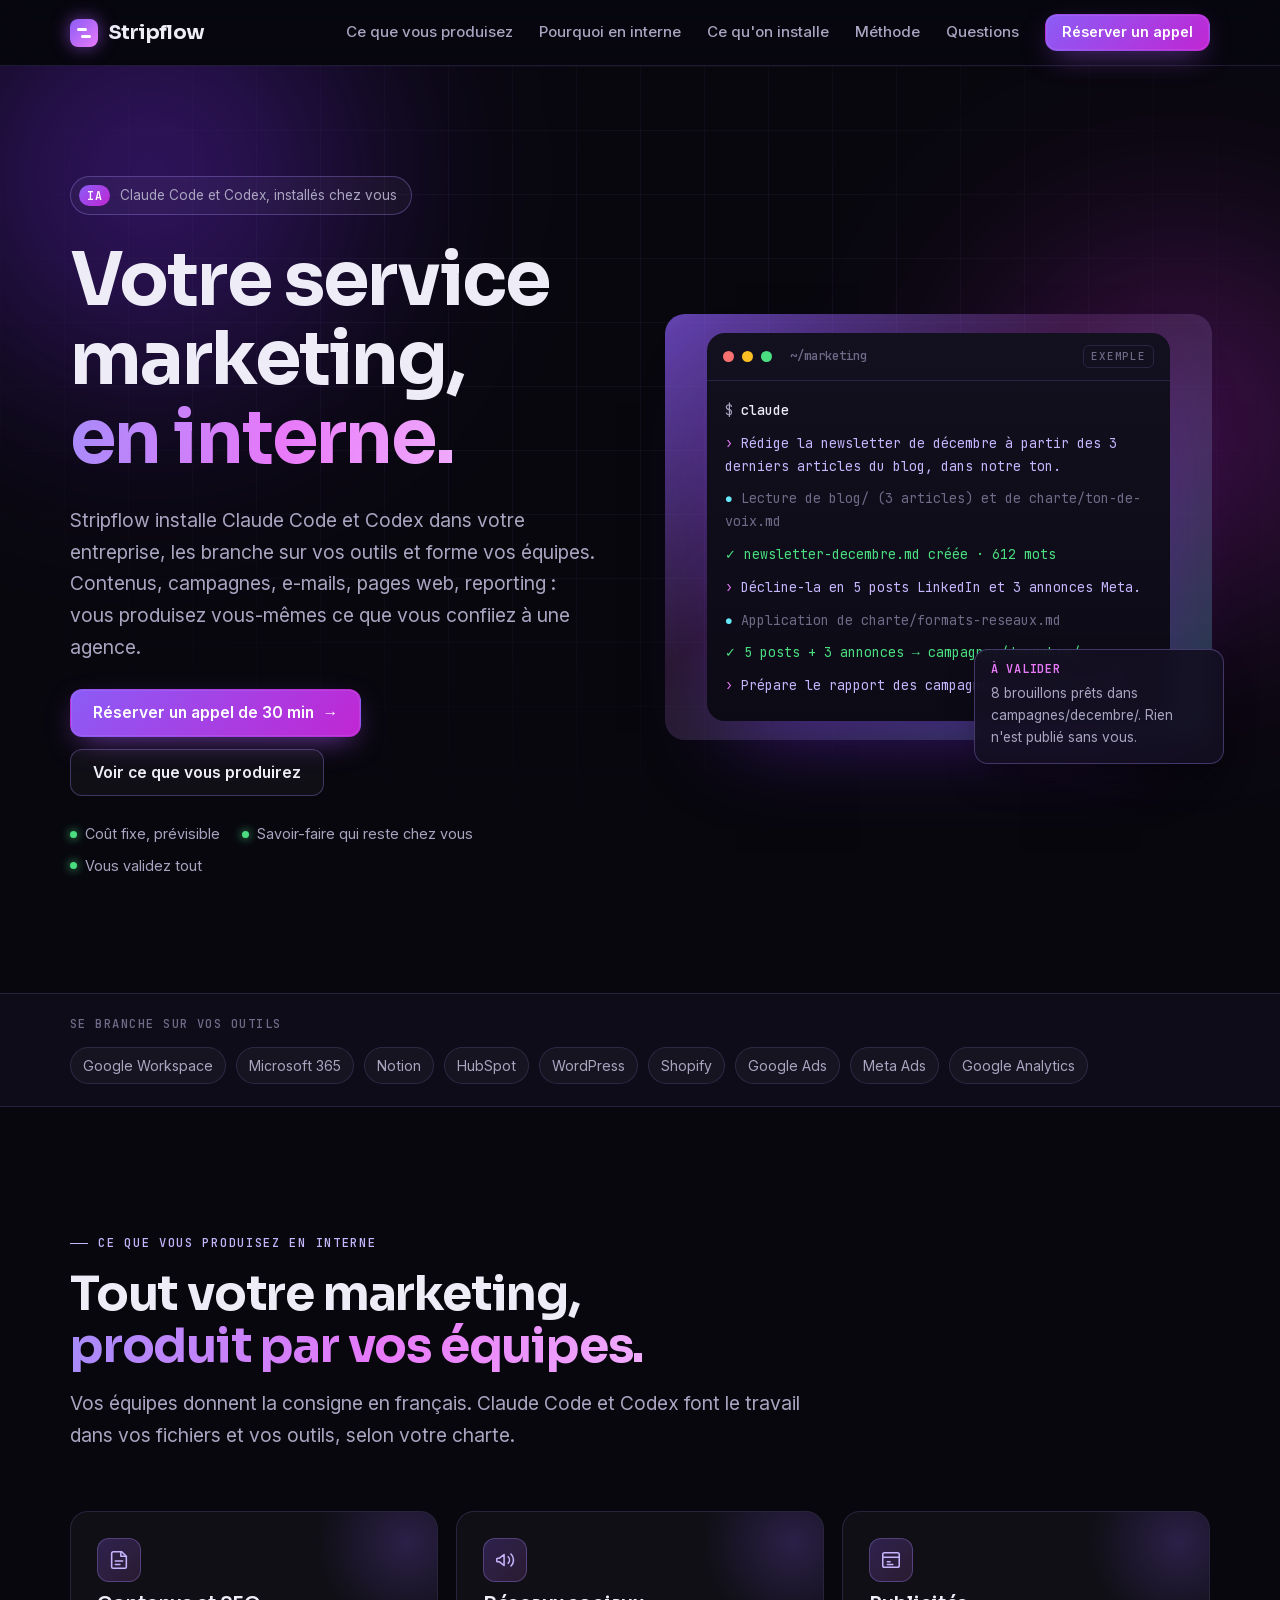
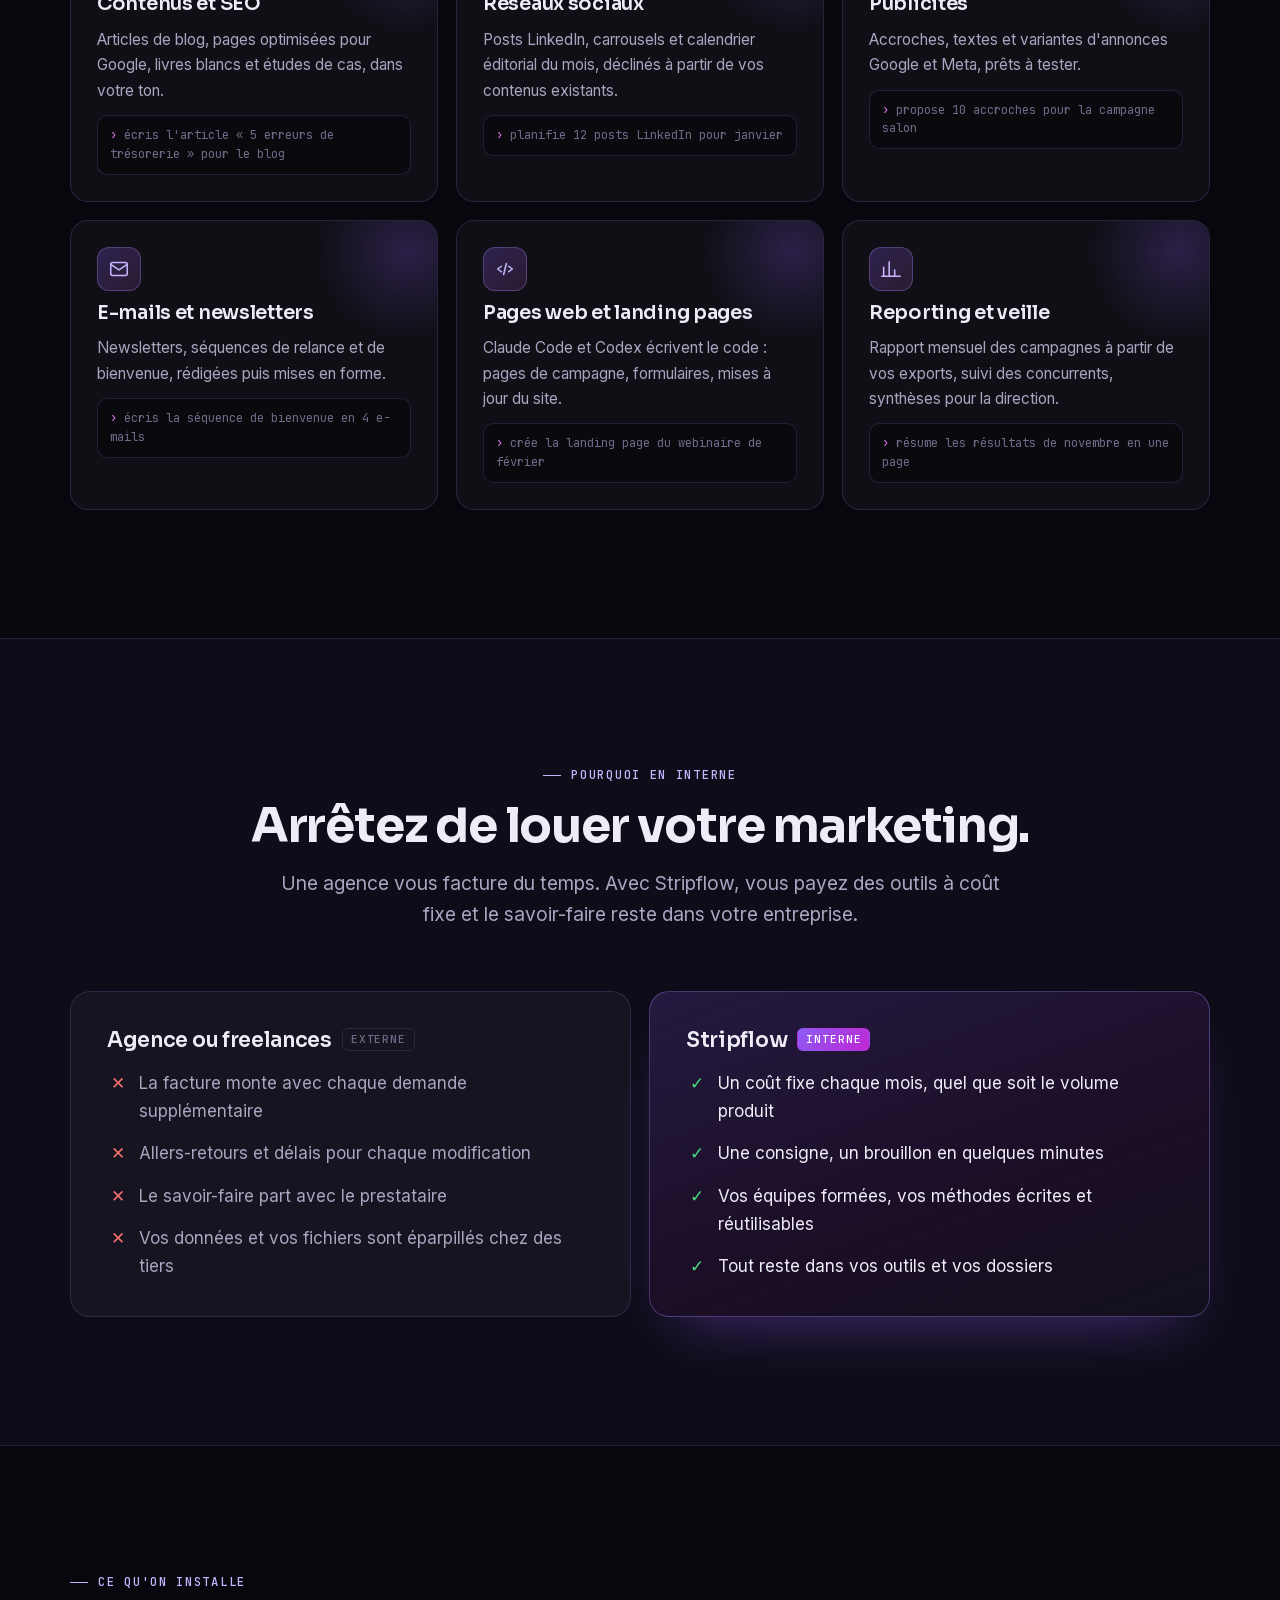
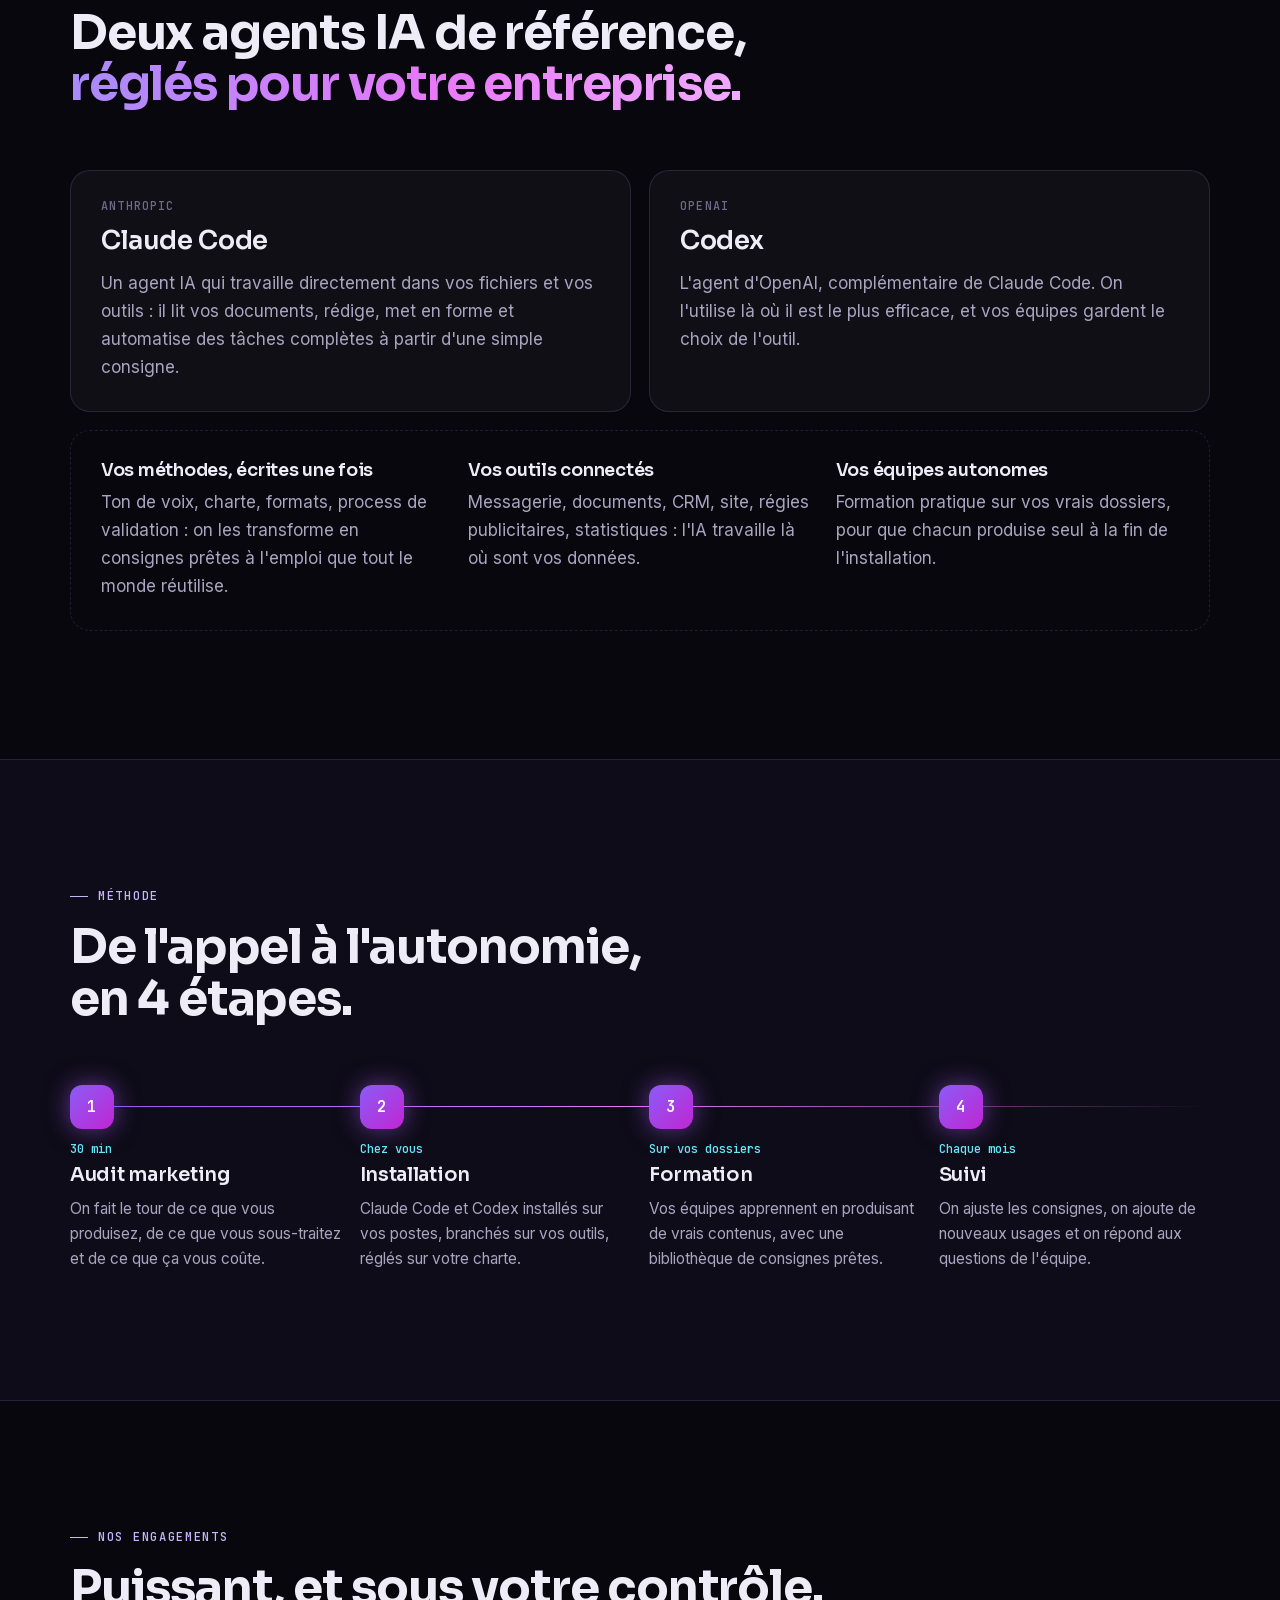
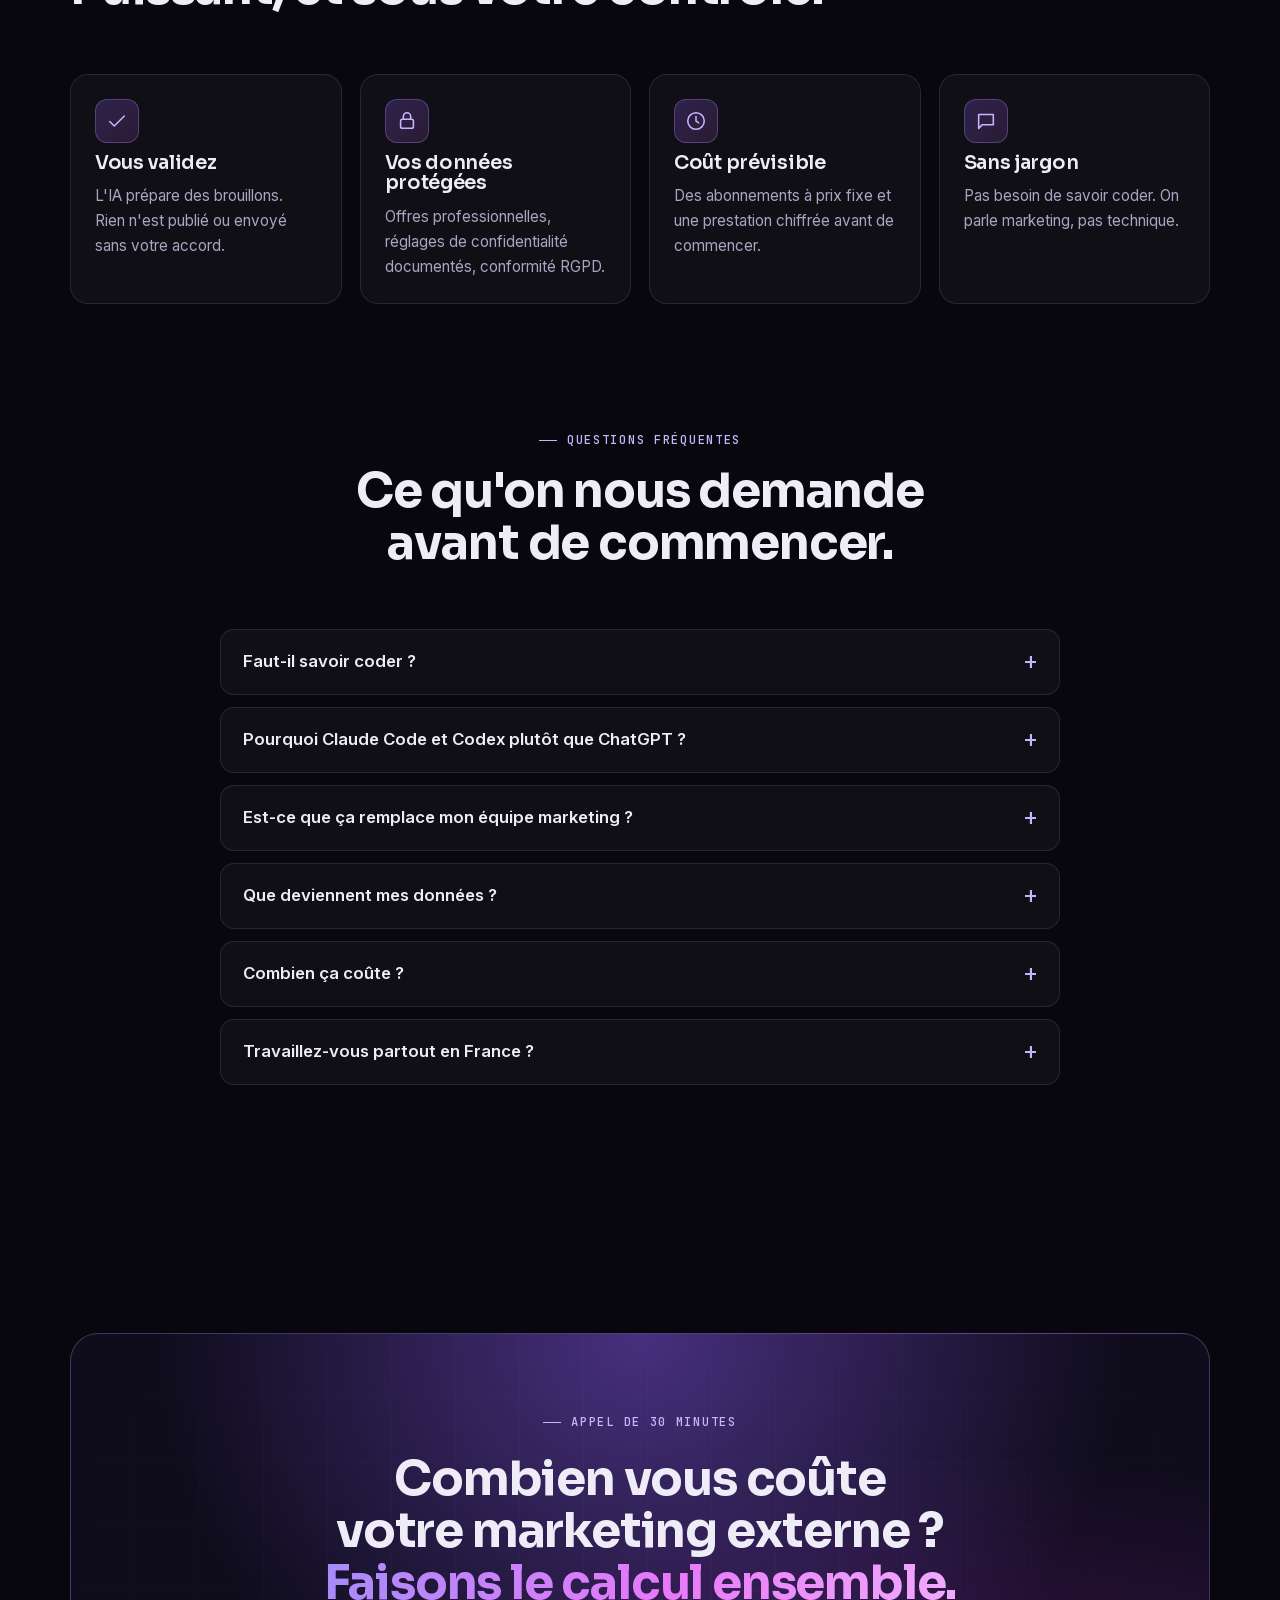
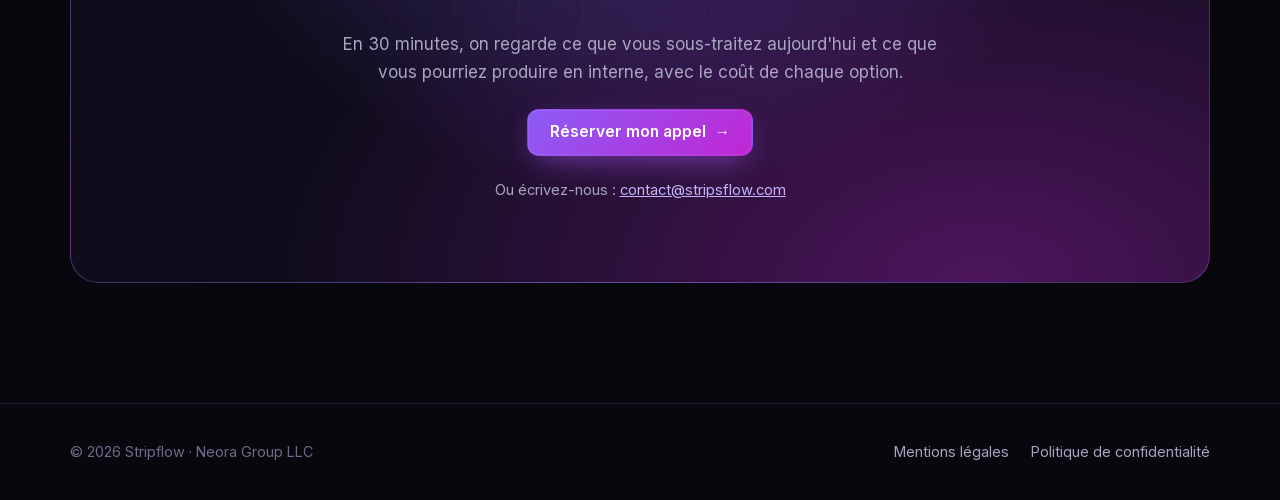
==== commit 2f3d3520: "Refonte : base sombre violette, positionnement Claude Code + Codex marketing interne Co-Authored-By:" ====
--- a/index.html
+++ b/index.html
@@ -3,13 +3,13 @@
 <head>
 <meta charset="utf-8">
 <meta name="viewport" content="width=device-width, initial-scale=1, viewport-fit=cover">
-<title>Stripflow · Intégration IA</title>
-<meta name="claude:viewport-fit-sides" content="cover">
-<meta name="description" content="Stripflow conçoit, installe et maintient des assistants IA sur mesure pour les TPE et PME françaises, directement dans vos outils. L'IA prépare, vous validez.">
-<meta property="og:title" content="Stripflow · Intégration IA sur mesure pour les entreprises françaises">
-<meta property="og:description" content="Des assistants IA branchés sur vos outils, qui font les tâches répétitives. Vous validez avant chaque envoi.">
+<title>Stripflow · Votre marketing en interne avec Claude Code et Codex</title>
+<meta name="description" content="Stripflow installe Claude Code et Codex dans votre entreprise, les branche sur vos outils et forme vos équipes. Contenus, campagnes, e-mails et reporting, produits en interne.">
+<meta property="og:title" content="Stripflow · Votre service marketing, en interne">
+<meta property="og:description" content="On installe Claude Code et Codex chez vous, on les branche sur vos outils et on forme vos équipes.">
 <meta property="og:locale" content="fr_FR">
-<link rel="preload" href="fonts/BricolageGrotesque-latin-3y9K6as8bTXq_nANBjzKo3IeZx8z6up5BeSl9D4dj_x9PpZBMlGIInHWVyNJ.woff2" as="font" type="font/woff2" crossorigin>
+<meta name="theme-color" content="#08070e">
+<link rel="preload" href="fonts/Sora-latin-xMQ9uFFYT72X5wkB_18qmnndmSdSnh2BAfO5mnuyOo1lfiQwV6-xo6eeIw.woff2" as="font" type="font/woff2" crossorigin>
 <link rel="stylesheet" href="fonts/fonts.css">
 <link rel="stylesheet" href="styles.css">
 </head>
@@ -19,12 +19,12 @@
   <div class="wrap">
     <a class="logo" href="#top" aria-label="Stripflow, retour en haut"><span class="logo-mark" aria-hidden="true"></span>Stripflow</a>
     <nav class="nav" aria-label="Navigation principale">
-      <a href="#taches">Ce qu'on automatise</a>
-      <a href="#metiers">Métiers</a>
+      <a href="#services">Ce que vous produisez</a>
+      <a href="#pourquoi">Pourquoi en interne</a>
+      <a href="#stack">Ce qu'on installe</a>
       <a href="#methode">Méthode</a>
-      <a href="#offre">Offre</a>
       <a href="#faq">Questions</a>
-      <a class="btn" href="https://calendly.com/j50-lefeuvre/30min" target="_blank" rel="noopener">Réserver un appel</a>
+      <a class="btn btn-primary" href="https://calendly.com/j50-lefeuvre/30min" target="_blank" rel="noopener">Réserver un appel</a>
     </nav>
   </div>
 </header>
@@ -32,251 +32,195 @@
 <main id="top">
 
   <section class="hero">
+    <div class="bg-glow" aria-hidden="true"></div>
+    <div class="grid-bg" aria-hidden="true"></div>
     <div class="wrap">
       <div class="hero-copy">
-        <p class="eyebrow">Intégration IA sur mesure · TPE et PME françaises</p>
-        <h1>L'IA fait le travail répétitif. <mark>Vous gardez la main.</mark></h1>
-        <p class="lead">Stripflow conçoit, installe et maintient des assistants IA sur mesure pour les entreprises françaises. Ils travaillent dans vos outils actuels (messagerie, documents, logiciel métier) et vous soumettent chaque résultat avant qu'il parte.</p>
+        <span class="pill"><b>IA</b>Claude Code et Codex, installés chez vous</span>
+        <h1>Votre service marketing, <span class="grad">en interne.</span></h1>
+        <p class="lead">Stripflow installe Claude Code et Codex dans votre entreprise, les branche sur vos outils et forme vos équipes. Contenus, campagnes, e-mails, pages web, reporting&nbsp;: vous produisez vous-mêmes ce que vous confiiez à une agence.</p>
         <div class="hero-cta">
-          <a class="btn" href="https://calendly.com/j50-lefeuvre/30min" target="_blank" rel="noopener">Réserver un appel de 30 min <span class="arrow" aria-hidden="true">→</span></a>
-          <a class="btn ghost" href="#taches">Voir ce qu'on automatise</a>
+          <a class="btn btn-primary" href="https://calendly.com/j50-lefeuvre/30min" target="_blank" rel="noopener">Réserver un appel de 30 min <span class="arrow" aria-hidden="true">→</span></a>
+          <a class="btn btn-ghost" href="#services">Voir ce que vous produirez</a>
         </div>
-        <p class="hero-note"><span>Sur vos outils actuels</span><span>Aucun envoi sans votre accord</span><span>Sans jargon</span></p>
-      </div>
-
-      <figure class="agent" aria-label="Exemple illustratif : un assistant qui prépare des relances de devis">
-        <div class="agent-top">
-          <b>Assistant relances devis</b>
-          <span class="tag">Exemple illustratif</span>
+        <p class="hero-proof"><span>Coût fixe, prévisible</span><span>Savoir-faire qui reste chez vous</span><span>Vous validez tout</span></p>
+      </div>
+
+      <div class="term-wrap">
+        <figure class="term" aria-label="Exemple illustratif d'une session de travail marketing avec Claude Code">
+          <div class="term-bar"><i></i><i></i><i></i><span>~/marketing</span><em>Exemple</em></div>
+          <div class="term-body">
+            <div class="l cmd">$ <b>claude</b></div>
+            <div class="l p">Rédige la newsletter de décembre à partir des 3 derniers articles du blog, dans notre ton.</div>
+            <div class="l t">Lecture de blog/ (3 articles) et de charte/ton-de-voix.md</div>
+            <div class="l ok">newsletter-decembre.md créée · 612 mots</div>
+            <div class="l p">Décline-la en 5 posts LinkedIn et 3 annonces Meta.</div>
+            <div class="l t">Application de charte/formats-reseaux.md</div>
+            <div class="l ok">5 posts + 3 annonces → campagnes/decembre/</div>
+            <div class="l p">Prépare le rapport des campagnes de novembre. <span class="caret" aria-hidden="true"></span></div>
+          </div>
+        </figure>
+        <div class="float-card"><b>À valider</b><span>8 brouillons prêts dans campagnes/decembre/. Rien n'est publié sans vous.</span></div>
+      </div>
+    </div>
+  </section>
+
+  <div class="tools" aria-label="Exemples d'outils connectables">
+    <div class="wrap">
+      <p>Se branche sur vos outils</p>
+      <ul>
+        <li>Google Workspace</li><li>Microsoft 365</li><li>Notion</li><li>HubSpot</li><li>WordPress</li><li>Shopify</li><li>Google Ads</li><li>Meta Ads</li><li>Google Analytics</li>
+      </ul>
+    </div>
+  </div>
+
+  <section class="section" id="services" aria-labelledby="services-t">
+    <div class="wrap">
+      <div class="section-head">
+        <span class="eyebrow">Ce que vous produisez en interne</span>
+        <h2 id="services-t">Tout votre marketing, <span class="grad">produit par vos équipes.</span></h2>
+        <p class="lead">Vos équipes donnent la consigne en français. Claude Code et Codex font le travail dans vos fichiers et vos outils, selon votre charte.</p>
+      </div>
+      <div class="cards">
+        <article class="card">
+          <span class="ic" aria-hidden="true"><svg viewBox="0 0 24 24"><path d="M4 19.5V5a2 2 0 0 1 2-2h9l5 5v11.5a1.5 1.5 0 0 1-1.5 1.5h-13A1.5 1.5 0 0 1 4 19.5z"/><path d="M14 3v5h5M8 13h8M8 17h5"/></svg></span>
+          <h3>Contenus et SEO</h3>
+          <p>Articles de blog, pages optimisées pour Google, livres blancs et études de cas, dans votre ton.</p>
+          <code>écris l'article « 5 erreurs de trésorerie » pour le blog</code>
+        </article>
+        <article class="card">
+          <span class="ic" aria-hidden="true"><svg viewBox="0 0 24 24"><path d="M3 11v2a1 1 0 0 0 1 1h2l5 4V6L6 10H4a1 1 0 0 0-1 1z"/><path d="M15.5 8.5a5 5 0 0 1 0 7M18.5 5.5a9 9 0 0 1 0 13"/></svg></span>
+          <h3>Réseaux sociaux</h3>
+          <p>Posts LinkedIn, carrousels et calendrier éditorial du mois, déclinés à partir de vos contenus existants.</p>
+          <code>planifie 12 posts LinkedIn pour janvier</code>
+        </article>
+        <article class="card">
+          <span class="ic" aria-hidden="true"><svg viewBox="0 0 24 24"><rect x="3" y="4" width="18" height="16" rx="2"/><path d="M3 9h18M8 14h3M8 17h6"/></svg></span>
+          <h3>Publicités</h3>
+          <p>Accroches, textes et variantes d'annonces Google et Meta, prêts à tester.</p>
+          <code>propose 10 accroches pour la campagne salon</code>
+        </article>
+        <article class="card">
+          <span class="ic" aria-hidden="true"><svg viewBox="0 0 24 24"><rect x="3" y="5" width="18" height="14" rx="2"/><path d="M3 7l9 6 9-6"/></svg></span>
+          <h3>E-mails et newsletters</h3>
+          <p>Newsletters, séquences de relance et de bienvenue, rédigées puis mises en forme.</p>
+          <code>écris la séquence de bienvenue en 4 e-mails</code>
+        </article>
+        <article class="card">
+          <span class="ic" aria-hidden="true"><svg viewBox="0 0 24 24"><path d="M8 9l-4 3 4 3M16 9l4 3-4 3M13.5 6l-3 12"/></svg></span>
+          <h3>Pages web et landing pages</h3>
+          <p>Claude Code et Codex écrivent le code&nbsp;: pages de campagne, formulaires, mises à jour du site.</p>
+          <code>crée la landing page du webinaire de février</code>
+        </article>
+        <article class="card">
+          <span class="ic" aria-hidden="true"><svg viewBox="0 0 24 24"><path d="M4 20V10M10 20V4M16 20v-7M22 20H2"/></svg></span>
+          <h3>Reporting et veille</h3>
+          <p>Rapport mensuel des campagnes à partir de vos exports, suivi des concurrents, synthèses pour la direction.</p>
+          <code>résume les résultats de novembre en une page</code>
+        </article>
+      </div>
+    </div>
+  </section>
+
+  <section class="section" id="pourquoi" aria-labelledby="pourquoi-t" style="background: var(--bg-2); border-block: 1px solid var(--line);">
+    <div class="wrap">
+      <div class="section-head center">
+        <span class="eyebrow">Pourquoi en interne</span>
+        <h2 id="pourquoi-t">Arrêtez de louer votre marketing.</h2>
+        <p class="lead">Une agence vous facture du temps. Avec Stripflow, vous payez des outils à coût fixe et le savoir-faire reste dans votre entreprise.</p>
+      </div>
+      <div class="compare">
+        <div class="col">
+          <h3>Agence ou freelances <span class="tag">Externe</span></h3>
+          <ul>
+            <li>La facture monte avec chaque demande supplémentaire</li>
+            <li>Allers-retours et délais pour chaque modification</li>
+            <li>Le savoir-faire part avec le prestataire</li>
+            <li>Vos données et vos fichiers sont éparpillés chez des tiers</li>
+          </ul>
         </div>
-        <ol class="log">
-          <li><time>08:30</time><span>Repère 6 devis envoyés il y a 7 jours, toujours sans réponse.</span></li>
-          <li><time>08:31</time><span>Rédige une relance adaptée à chaque client, à partir du devis et de vos échanges.</span></li>
-          <li><time>08:32</time><span>Les range dans vos brouillons et vous prévient.</span></li>
-        </ol>
-        <div class="draft">
-          <div class="meta"><span>À : c.martin@exemple.fr</span><span>Objet : Votre devis n° 2026-118</span></div>
-          <p>Bonjour Madame Martin, je reviens vers vous au sujet du devis envoyé le 6 novembre pour l'aménagement de vos bureaux. Avez-vous pu en prendre connaissance&nbsp;? Je peux vous proposer un court échange cette semaine si vous avez des questions.</p>
-          <span class="stamp">À valider par vous</span>
+        <div class="col us">
+          <h3>Stripflow <span class="tag">Interne</span></h3>
+          <ul>
+            <li>Un coût fixe chaque mois, quel que soit le volume produit</li>
+            <li>Une consigne, un brouillon en quelques minutes</li>
+            <li>Vos équipes formées, vos méthodes écrites et réutilisables</li>
+            <li>Tout reste dans vos outils et vos dossiers</li>
+          </ul>
         </div>
-        <div class="agent-foot" aria-hidden="true"><span>Modifier</span><span class="yes">Envoyer</span></div>
-      </figure>
-    </div>
-  </section>
-
-  <section class="section alt" aria-labelledby="constat-t">
-    <div class="wrap">
-      <div class="section-head">
-        <p class="eyebrow">Le constat</p>
-        <h2 id="constat-t">Beaucoup ont essayé ChatGPT. Peu l'ont fait entrer dans leur quotidien.</h2>
-      </div>
-      <div class="facts">
-        <div class="fact"><span class="num">40&nbsp;%</span><p>des TPE et PME françaises utilisent l'IA en 2026.</p></div>
-        <div class="fact"><span class="num">19&nbsp;%</span><p>seulement paient pour un outil d'IA.</p></div>
-        <div class="fact"><span class="num">31&nbsp;%</span><p>des entreprises qui utilisent l'IA générative constatent un vrai gain de productivité.</p></div>
-      </div>
-      <p class="source">Sources : Baromètre France Num 2026 (DGE / Crédoc) pour les deux premiers chiffres ; Banque de France, bulletin 266-1, septembre 2026, entreprises de 20 salariés et plus, pour le troisième.</p>
-      <p class="lead" style="margin-top:32px">Le problème n'est pas l'outil. C'est le branchement&nbsp;: relier l'IA à vos mails, à vos documents et à votre logiciel, pour qu'elle fasse une tâche précise, chaque jour, de façon fiable. C'est notre métier.</p>
-    </div>
-  </section>
-
-  <section class="section" id="taches" aria-labelledby="taches-t">
-    <div class="wrap">
-      <div class="section-head">
-        <p class="eyebrow">Ce qu'on automatise</p>
-        <h2 id="taches-t">Les tâches qui vous prennent des heures chaque semaine.</h2>
-        <p class="lead">On commence toujours par une seule tâche, celle qui vous coûte le plus. Quelques exemples&nbsp;:</p>
-      </div>
-      <div class="tasks">
-        <article class="task">
-          <span class="before-after">Messagerie · logiciel de devis</span>
-          <h3>Relances de devis et d'impayés</h3>
-          <p>Les relances sont prêtes chaque matin, personnalisées pour chaque client. Vous n'avez plus qu'à les relire.</p>
-        </article>
-        <article class="task">
-          <span class="before-after">Gmail · Outlook</span>
-          <h3>Tri des mails et brouillons de réponse</h3>
-          <p>Les messages sont classés par urgence et les réponses courantes sont rédigées dans votre ton.</p>
-        </article>
-        <article class="task">
-          <span class="before-after">PDF · logiciel comptable · tableur</span>
-          <h3>Saisie de factures et de pièces</h3>
-          <p>Montants, dates et fournisseurs sont lus dans les documents et reportés là où vous en avez besoin.</p>
-        </article>
-        <article class="task">
-          <span class="before-after">Visio · agenda</span>
-          <h3>Comptes rendus de réunion</h3>
-          <p>Résumé, décisions et actions à mener, envoyés aux participants après votre relecture.</p>
-        </article>
-        <article class="task">
-          <span class="before-after">Vos modèles · Drive · SharePoint</span>
-          <h3>Documents types</h3>
-          <p>Courriers, contrats et propositions commerciales préparés à partir de vos propres modèles.</p>
-        </article>
-        <article class="task">
-          <span class="before-after">CRM · facturation · tableur</span>
-          <h3>Point chiffré de la semaine</h3>
-          <p>Les chiffres utiles sont rassemblés depuis vos outils et résumés sur une page, chaque lundi.</p>
-        </article>
-      </div>
-    </div>
-  </section>
-
-  <section class="section alt" id="metiers" aria-labelledby="metiers-t">
-    <div class="wrap">
-      <div class="section-head">
-        <p class="eyebrow">Par métier</p>
-        <h2 id="metiers-t">Pensé pour votre métier, pas pour «&nbsp;les entreprises&nbsp;» en général.</h2>
-      </div>
-      <div class="trades">
-        <article class="trade">
-          <h3>Cabinets d'avocats et études de notaires</h3>
-          <p class="lead" style="font-size:1rem">L'IA prépare, vous relisez et signez.</p>
-          <ul>
-            <li>Premiers projets de courriers et d'actes à partir de vos modèles</li>
-            <li>Synthèse de pièces et de dossiers volumineux</li>
-            <li>Suivi des délais et relances clients</li>
-          </ul>
-        </article>
-        <article class="trade">
-          <h3>Cabinets d'expertise comptable</h3>
-          <p class="lead" style="font-size:1rem">Moins de relances, plus de conseil.</p>
-          <ul>
-            <li>Collecte des pièces manquantes auprès des clients</li>
-            <li>Pré-saisie et rapprochement des documents</li>
-            <li>Réponses préparées aux questions récurrentes</li>
-          </ul>
-        </article>
-        <article class="trade">
-          <h3>PME de services&nbsp;: conseil, ingénierie, agences</h3>
-          <p class="lead" style="font-size:1rem">Plus de temps facturable.</p>
-          <ul>
-            <li>Propositions commerciales et devis</li>
-            <li>Comptes rendus et suivi de projet</li>
-            <li>Relances et reporting client</li>
-          </ul>
-        </article>
-      </div>
-      <p class="trades-more">Votre métier n'est pas dans la liste&nbsp;? Si vos équipes répètent la même tâche chaque semaine, elle peut sans doute être confiée à un assistant. <a href="https://calendly.com/j50-lefeuvre/30min" target="_blank" rel="noopener">Parlons-en</a>.</p>
-    </div>
-  </section>
-
-  <section class="section" id="methode" aria-labelledby="methode-t">
-    <div class="wrap">
-      <div class="section-head">
-        <p class="eyebrow">Méthode</p>
-        <h2 id="methode-t">Vous voyez le résultat avant de décider.</h2>
-      </div>
-      <ol class="steps">
-        <li class="step"><span class="dur">30 min</span><h3>Appel de cadrage</h3><p>Vous décrivez vos tâches répétitives. On repère celle qui vous coûte le plus de temps.</p></li>
-        <li class="step"><span class="dur">Sur vos documents</span><h3>Démonstration</h3><p>On montre l'assistant sur une vraie tâche, avec vos données. Vous jugez sur pièce.</p></li>
-        <li class="step"><span class="dur">Dans vos outils</span><h3>Mise en place</h3><p>On branche l'assistant sur vos outils, on le teste avec vos équipes et on les forme.</p></li>
-        <li class="step"><span class="dur">Chaque mois</span><h3>Suivi</h3><p>On surveille, on corrige et on fait évoluer l'assistant quand vos besoins changent.</p></li>
+      </div>
+    </div>
+  </section>
+
+  <section class="section" id="stack" aria-labelledby="stack-t">
+    <div class="wrap">
+      <div class="section-head">
+        <span class="eyebrow">Ce qu'on installe</span>
+        <h2 id="stack-t">Deux agents IA de référence, <span class="grad">réglés pour votre entreprise.</span></h2>
+      </div>
+      <div class="stack">
+        <article class="stack-item">
+          <span class="who">Anthropic</span>
+          <h3>Claude Code</h3>
+          <p>Un agent IA qui travaille directement dans vos fichiers et vos outils&nbsp;: il lit vos documents, rédige, met en forme et automatise des tâches complètes à partir d'une simple consigne.</p>
+        </article>
+        <article class="stack-item">
+          <span class="who">OpenAI</span>
+          <h3>Codex</h3>
+          <p>L'agent d'OpenAI, complémentaire de Claude Code. On l'utilise là où il est le plus efficace, et vos équipes gardent le choix de l'outil.</p>
+        </article>
+        <article class="stack-item wide">
+          <div><h3>Vos méthodes, écrites une fois</h3><p>Ton de voix, charte, formats, process de validation&nbsp;: on les transforme en consignes prêtes à l'emploi que tout le monde réutilise.</p></div>
+          <div><h3>Vos outils connectés</h3><p>Messagerie, documents, CRM, site, régies publicitaires, statistiques&nbsp;: l'IA travaille là où sont vos données.</p></div>
+          <div><h3>Vos équipes autonomes</h3><p>Formation pratique sur vos vrais dossiers, pour que chacun produise seul à la fin de l'installation.</p></div>
+        </article>
+      </div>
+    </div>
+  </section>
+
+  <section class="section" id="methode" aria-labelledby="methode-t" style="background: var(--bg-2); border-block: 1px solid var(--line);">
+    <div class="wrap">
+      <div class="section-head">
+        <span class="eyebrow">Méthode</span>
+        <h2 id="methode-t">De l'appel à l'autonomie, en 4 étapes.</h2>
+      </div>
+      <ol class="timeline">
+        <li><span class="dur">30 min</span><h3>Audit marketing</h3><p>On fait le tour de ce que vous produisez, de ce que vous sous-traitez et de ce que ça vous coûte.</p></li>
+        <li><span class="dur">Chez vous</span><h3>Installation</h3><p>Claude Code et Codex installés sur vos postes, branchés sur vos outils, réglés sur votre charte.</p></li>
+        <li><span class="dur">Sur vos dossiers</span><h3>Formation</h3><p>Vos équipes apprennent en produisant de vrais contenus, avec une bibliothèque de consignes prêtes.</p></li>
+        <li><span class="dur">Chaque mois</span><h3>Suivi</h3><p>On ajuste les consignes, on ajoute de nouveaux usages et on répond aux questions de l'équipe.</p></li>
       </ol>
     </div>
   </section>
 
-  <section class="section alt" id="offre" aria-labelledby="offre-t">
-    <div class="wrap">
-      <div class="section-head">
-        <p class="eyebrow">Offre</p>
-        <h2 id="offre-t">Trois façons de travailler ensemble.</h2>
-        <p class="lead">Vous avez un prix ferme avant de vous engager.</p>
-      </div>
-      <div class="offers">
-        <article class="offer">
-          <h3>Démonstration</h3>
-          <p class="price">Sur devis<small>Une tâche, sur vos données</small></p>
-          <ul>
-            <li>Analyse de la tâche ciblée</li>
-            <li>Prototype qui tourne sur vos documents</li>
-            <li>Estimation du temps gagné et du coût de mise en place</li>
-          </ul>
-          <a class="btn ghost" href="https://calendly.com/j50-lefeuvre/30min" target="_blank" rel="noopener">En parler</a>
-        </article>
-        <article class="offer main">
-          <h3>Assistant livré</h3>
-          <p class="price">Au forfait<small>Prix fixé après la démonstration</small></p>
-          <ul>
-            <li>Conception sur mesure</li>
-            <li>Branchement à vos outils</li>
-            <li>Tests avec vos équipes</li>
-            <li>Formation des utilisateurs</li>
-          </ul>
-          <a class="btn" href="https://calendly.com/j50-lefeuvre/30min" target="_blank" rel="noopener">Réserver un appel <span class="arrow" aria-hidden="true">→</span></a>
-        </article>
-        <article class="offer">
-          <h3>Suivi mensuel</h3>
-          <p class="price">Abonnement<small>Pour que l'assistant reste fiable</small></p>
-          <ul>
-            <li>Surveillance et corrections</li>
-            <li>Ajustements et nouvelles tâches</li>
-            <li>Un interlocuteur qui connaît votre entreprise</li>
-          </ul>
-          <a class="btn ghost" href="https://calendly.com/j50-lefeuvre/30min" target="_blank" rel="noopener">En parler</a>
-        </article>
-      </div>
-    </div>
-  </section>
-
   <section class="section" aria-labelledby="engagements-t">
     <div class="wrap">
       <div class="section-head">
-        <p class="eyebrow">Nos engagements</p>
-        <h2 id="engagements-t">Une IA utile, sous votre contrôle.</h2>
+        <span class="eyebrow">Nos engagements</span>
+        <h2 id="engagements-t">Puissant, et sous votre contrôle.</h2>
       </div>
       <div class="promises">
-        <div class="promise">
-          <span class="ic" aria-hidden="true"><svg viewBox="0 0 24 24"><path d="M4 12.5l5 5L20 6.5"/></svg></span>
-          <div><h3>Vous validez avant chaque envoi</h3><p>Par défaut, l'assistant prépare et vous décidez. Rien ne part chez un client sans votre accord, sauf si vous le demandez.</p></div>
-        </div>
-        <div class="promise">
-          <span class="ic" aria-hidden="true"><svg viewBox="0 0 24 24"><rect x="3" y="4" width="18" height="14" rx="2"/><path d="M8 21h8M12 18v3"/></svg></span>
-          <div><h3>On part de vos outils</h3><p>Pas de nouveau logiciel à apprendre. L'assistant travaille dans votre messagerie, vos dossiers et votre logiciel métier quand celui-ci le permet.</p></div>
-        </div>
-        <div class="promise">
-          <span class="ic" aria-hidden="true"><svg viewBox="0 0 24 24"><rect x="5" y="10" width="14" height="10" rx="2"/><path d="M8 10V7a4 4 0 0 1 8 0v3"/></svg></span>
-          <div><h3>Vos données, sous contrôle</h3><p>On vous dit quel service traite quelles données, où et dans quelles conditions. Tout est documenté pour votre conformité au RGPD.</p></div>
-        </div>
-        <div class="promise">
-          <span class="ic" aria-hidden="true"><svg viewBox="0 0 24 24"><path d="M4 5h16v11H8l-4 4z"/></svg></span>
-          <div><h3>En français clair</h3><p>Vous savez ce que fait l'assistant, ce qu'il ne fait pas et ce qu'il coûte. Sans jargon.</p></div>
-        </div>
-      </div>
-    </div>
-  </section>
-
-  <section class="section alt" id="faq" aria-labelledby="faq-t">
-    <div class="wrap">
-      <div class="section-head">
-        <p class="eyebrow">Questions fréquentes</p>
+        <div class="promise"><span class="ic" aria-hidden="true"><svg viewBox="0 0 24 24"><path d="M4 12.5l5 5L20 6.5"/></svg></span><h3>Vous validez</h3><p>L'IA prépare des brouillons. Rien n'est publié ou envoyé sans votre accord.</p></div>
+        <div class="promise"><span class="ic" aria-hidden="true"><svg viewBox="0 0 24 24"><rect x="5" y="10" width="14" height="10" rx="2"/><path d="M8 10V7a4 4 0 0 1 8 0v3"/></svg></span><h3>Vos données protégées</h3><p>Offres professionnelles, réglages de confidentialité documentés, conformité RGPD.</p></div>
+        <div class="promise"><span class="ic" aria-hidden="true"><svg viewBox="0 0 24 24"><circle cx="12" cy="12" r="9"/><path d="M12 7v5l3 2"/></svg></span><h3>Coût prévisible</h3><p>Des abonnements à prix fixe et une prestation chiffrée avant de commencer.</p></div>
+        <div class="promise"><span class="ic" aria-hidden="true"><svg viewBox="0 0 24 24"><path d="M4 5h16v11H8l-4 4z"/></svg></span><h3>Sans jargon</h3><p>Pas besoin de savoir coder. On parle marketing, pas technique.</p></div>
+      </div>
+    </div>
+  </section>
+
+  <section class="section" id="faq" aria-labelledby="faq-t" style="padding-top: 0;">
+    <div class="wrap">
+      <div class="section-head center">
+        <span class="eyebrow">Questions fréquentes</span>
         <h2 id="faq-t">Ce qu'on nous demande avant de commencer.</h2>
       </div>
       <div class="faq">
-        <details>
-          <summary>Faut-il changer de logiciel&nbsp;?</summary>
-          <p>Non. On part de ce que vous utilisez déjà. Si votre logiciel ne permet pas de s'y connecter, on vous le dit dès l'appel de cadrage, avec les solutions possibles.</p>
-        </details>
-        <details>
-          <summary>L'IA peut-elle se tromper&nbsp;?</summary>
-          <p>Oui, comme un collaborateur. C'est pour cela que l'assistant prépare et que vous validez. Pendant les tests, on mesure les erreurs et on corrige avant la mise en service.</p>
-        </details>
-        <details>
-          <summary>Que deviennent mes données&nbsp;?</summary>
-          <p>Avant de commencer, on choisit avec vous les services utilisés et leurs conditions&nbsp;: lieu de traitement, durée de conservation, réutilisation. On privilégie les offres professionnelles qui n'utilisent pas vos données pour entraîner leurs modèles.</p>
-        </details>
-        <details>
-          <summary>Combien ça coûte&nbsp;?</summary>
-          <p>Cela dépend de la tâche et de vos outils. Après l'appel de cadrage, vous recevez un prix ferme pour la démonstration, puis pour la mise en place. Vous ne vous engagez qu'une fois le prix connu.</p>
-        </details>
-        <details>
-          <summary>Mes équipes vont-elles s'en servir&nbsp;?</summary>
-          <p>On choisit une tâche que vos équipes trouvent pénible, on les associe aux tests et on les forme. Un assistant qui leur retire une corvée s'adopte plus facilement qu'un outil imposé.</p>
-        </details>
-        <details>
-          <summary>Travaillez-vous partout en France&nbsp;?</summary>
-          <p>Oui. Tout se fait à distance&nbsp;: appels en visio et accès sécurisés à vos outils.</p>
-        </details>
+        <details><summary>Faut-il savoir coder&nbsp;?</summary><p>Non. Vos équipes donnent leurs consignes en français, comme à un collaborateur. On s'occupe de l'installation et des réglages techniques.</p></details>
+        <details><summary>Pourquoi Claude Code et Codex plutôt que ChatGPT&nbsp;?</summary><p>Un chatbot répond dans une fenêtre et il faut tout copier-coller. Claude Code et Codex sont des agents&nbsp;: ils lisent vos fichiers, appliquent votre charte et produisent le travail fini directement dans vos dossiers et vos outils.</p></details>
+        <details><summary>Est-ce que ça remplace mon équipe marketing&nbsp;?</summary><p>Non, ça la démultiplie. Votre équipe décide, relit et valide. L'IA fait la production&nbsp;: premiers jets, déclinaisons, mises en forme, rapports.</p></details>
+        <details><summary>Que deviennent mes données&nbsp;?</summary><p>On utilise les offres professionnelles des éditeurs et on règle avec vous ce qui est partagé. Chaque réglage est documenté pour votre conformité au RGPD.</p></details>
+        <details><summary>Combien ça coûte&nbsp;?</summary><p>Deux postes&nbsp;: les abonnements aux outils, à prix fixe chaque mois, et notre prestation d'installation et de suivi. Vous recevez un chiffrage précis après l'audit de 30 minutes, avant tout engagement.</p></details>
+        <details><summary>Travaillez-vous partout en France&nbsp;?</summary><p>Oui. Installation, formation et suivi se font à distance, en visio, avec un accès sécurisé à vos postes.</p></details>
       </div>
     </div>
   </section>
@@ -284,14 +228,12 @@
   <section class="final" aria-labelledby="final-t">
     <div class="wrap">
       <div class="final-box">
-        <div>
-          <h2 id="final-t">Quelle tâche vous coûte le plus d'heures chaque semaine&nbsp;?</h2>
-          <p>Racontez-la-nous en 30 minutes. Vous repartez avec une réponse claire&nbsp;: automatisable ou non, comment, et à quel prix.</p>
-        </div>
-        <div>
-          <a class="btn" href="https://calendly.com/j50-lefeuvre/30min" target="_blank" rel="noopener">Réserver un appel <span class="arrow" aria-hidden="true">→</span></a>
-          <p class="alt-contact">Ou écrivez-nous&nbsp;: <a href="mailto:contact@stripsflow.com">contact@stripsflow.com</a></p>
-        </div>
+        <div class="grid-bg" aria-hidden="true"></div>
+        <span class="eyebrow">Appel de 30 minutes</span>
+        <h2 id="final-t">Combien vous coûte votre marketing externe&nbsp;?<br><span class="grad">Faisons le calcul ensemble.</span></h2>
+        <p>En 30 minutes, on regarde ce que vous sous-traitez aujourd'hui et ce que vous pourriez produire en interne, avec le coût de chaque option.</p>
+        <a class="btn btn-primary" href="https://calendly.com/j50-lefeuvre/30min" target="_blank" rel="noopener">Réserver mon appel <span class="arrow" aria-hidden="true">→</span></a>
+        <p class="alt">Ou écrivez-nous&nbsp;: <a href="mailto:contact@stripsflow.com">contact@stripsflow.com</a></p>
       </div>
     </div>
   </section>
@@ -300,7 +242,7 @@
 
 <footer class="site-footer">
   <div class="wrap">
-    <span>© 2026 Neora Group LLC</span>
+    <span>© 2026 Stripflow · Neora Group LLC</span>
     <nav aria-label="Informations légales">
       <a href="mentions-legales.html">Mentions légales</a>
       <a href="confidentialite.html">Politique de confidentialité</a>
--- a/fonts/fonts.css
+++ b/fonts/fonts.css
@@ -1,104 +1,51 @@
-/* latin-ext */
 @font-face {
-  font-family: 'Bricolage Grotesque';
+  font-family: 'Inter';
+  font-style: normal;
+  font-weight: 400;
+  font-display: swap;
+  src: url(Inter-latin-ext-UcC73FwrK3iLTeHuS_nVMrMxCp50SjIa25L7W0Q5n-wU.woff2) format('woff2');
+  unicode-range: U+0100-02BA, U+02BD-02C5, U+02C7-02CC, U+02CE-02D7, U+02DD-02FF, U+0304, U+0308, U+0329, U+1D00-1DBF, U+1E00-1E9F, U+1EF2-1EFF, U+2020, U+20A0-20AB, U+20AD-20C4, U+2113, U+2C60-2C7F, U+A720-A7FF;
+}
+@font-face {
+  font-family: 'Inter';
+  font-style: normal;
+  font-weight: 400;
+  font-display: swap;
+  src: url(Inter-latin-UcC73FwrK3iLTeHuS_nVMrMxCp50SjIa1ZL7W0Q5nw.woff2) format('woff2');
+  unicode-range: U+0000-00FF, U+0131, U+0152-0153, U+02BB-02BC, U+02C6, U+02DA, U+02DC, U+0304, U+0308, U+0329, U+2000-206F, U+20AC, U+2122, U+2191, U+2193, U+2212, U+2215, U+FEFF, U+FFFD;
+}
+@font-face {
+  font-family: 'Inter';
+  font-style: normal;
+  font-weight: 500;
+  font-display: swap;
+  src: url(Inter-latin-ext-UcC73FwrK3iLTeHuS_nVMrMxCp50SjIa25L7W0Q5n-wU.woff2) format('woff2');
+  unicode-range: U+0100-02BA, U+02BD-02C5, U+02C7-02CC, U+02CE-02D7, U+02DD-02FF, U+0304, U+0308, U+0329, U+1D00-1DBF, U+1E00-1E9F, U+1EF2-1EFF, U+2020, U+20A0-20AB, U+20AD-20C4, U+2113, U+2C60-2C7F, U+A720-A7FF;
+}
+@font-face {
+  font-family: 'Inter';
+  font-style: normal;
+  font-weight: 500;
+  font-display: swap;
+  src: url(Inter-latin-UcC73FwrK3iLTeHuS_nVMrMxCp50SjIa1ZL7W0Q5nw.woff2) format('woff2');
+  unicode-range: U+0000-00FF, U+0131, U+0152-0153, U+02BB-02BC, U+02C6, U+02DA, U+02DC, U+0304, U+0308, U+0329, U+2000-206F, U+20AC, U+2122, U+2191, U+2193, U+2212, U+2215, U+FEFF, U+FFFD;
+}
+@font-face {
+  font-family: 'Inter';
   font-style: normal;
   font-weight: 600;
-  font-stretch: 100%;
   font-display: swap;
-  src: url(BricolageGrotesque-latin-ext-3y9K6as8bTXq_nANBjzKo3IeZx8z6up5BeSl9D4dj_x9PpZBMlGGInHWVyNJtvI.woff2) format('woff2');
+  src: url(Inter-latin-ext-UcC73FwrK3iLTeHuS_nVMrMxCp50SjIa25L7W0Q5n-wU.woff2) format('woff2');
   unicode-range: U+0100-02BA, U+02BD-02C5, U+02C7-02CC, U+02CE-02D7, U+02DD-02FF, U+0304, U+0308, U+0329, U+1D00-1DBF, U+1E00-1E9F, U+1EF2-1EFF, U+2020, U+20A0-20AB, U+20AD-20C4, U+2113, U+2C60-2C7F, U+A720-A7FF;
 }
-/* latin */
 @font-face {
-  font-family: 'Bricolage Grotesque';
+  font-family: 'Inter';
   font-style: normal;
   font-weight: 600;
-  font-stretch: 100%;
   font-display: swap;
-  src: url(BricolageGrotesque-latin-3y9K6as8bTXq_nANBjzKo3IeZx8z6up5BeSl9D4dj_x9PpZBMlGIInHWVyNJ.woff2) format('woff2');
+  src: url(Inter-latin-UcC73FwrK3iLTeHuS_nVMrMxCp50SjIa1ZL7W0Q5nw.woff2) format('woff2');
   unicode-range: U+0000-00FF, U+0131, U+0152-0153, U+02BB-02BC, U+02C6, U+02DA, U+02DC, U+0304, U+0308, U+0329, U+2000-206F, U+20AC, U+2122, U+2191, U+2193, U+2212, U+2215, U+FEFF, U+FFFD;
 }
-/* latin-ext */
-@font-face {
-  font-family: 'Bricolage Grotesque';
-  font-style: normal;
-  font-weight: 700;
-  font-stretch: 100%;
-  font-display: swap;
-  src: url(BricolageGrotesque-latin-ext-3y9K6as8bTXq_nANBjzKo3IeZx8z6up5BeSl9D4dj_x9PpZBMlGGInHWVyNJtvI.woff2) format('woff2');
-  unicode-range: U+0100-02BA, U+02BD-02C5, U+02C7-02CC, U+02CE-02D7, U+02DD-02FF, U+0304, U+0308, U+0329, U+1D00-1DBF, U+1E00-1E9F, U+1EF2-1EFF, U+2020, U+20A0-20AB, U+20AD-20C4, U+2113, U+2C60-2C7F, U+A720-A7FF;
-}
-/* latin */
-@font-face {
-  font-family: 'Bricolage Grotesque';
-  font-style: normal;
-  font-weight: 700;
-  font-stretch: 100%;
-  font-display: swap;
-  src: url(BricolageGrotesque-latin-3y9K6as8bTXq_nANBjzKo3IeZx8z6up5BeSl9D4dj_x9PpZBMlGIInHWVyNJ.woff2) format('woff2');
-  unicode-range: U+0000-00FF, U+0131, U+0152-0153, U+02BB-02BC, U+02C6, U+02DA, U+02DC, U+0304, U+0308, U+0329, U+2000-206F, U+20AC, U+2122, U+2191, U+2193, U+2212, U+2215, U+FEFF, U+FFFD;
-}
-/* latin-ext */
-@font-face {
-  font-family: 'Instrument Sans';
-  font-style: normal;
-  font-weight: 400;
-  font-stretch: 100%;
-  font-display: swap;
-  src: url(InstrumentSans-latin-ext-pxiTypc9vsFDm051Uf6KVwgkfoSxQ0GsQv8ToedPibnr0She1ZuWi3hKpA.woff2) format('woff2');
-  unicode-range: U+0100-02BA, U+02BD-02C5, U+02C7-02CC, U+02CE-02D7, U+02DD-02FF, U+0304, U+0308, U+0329, U+1D00-1DBF, U+1E00-1E9F, U+1EF2-1EFF, U+2020, U+20A0-20AB, U+20AD-20C4, U+2113, U+2C60-2C7F, U+A720-A7FF;
-}
-/* latin */
-@font-face {
-  font-family: 'Instrument Sans';
-  font-style: normal;
-  font-weight: 400;
-  font-stretch: 100%;
-  font-display: swap;
-  src: url(InstrumentSans-latin-pxiTypc9vsFDm051Uf6KVwgkfoSxQ0GsQv8ToedPibnr0SZe1ZuWi3g.woff2) format('woff2');
-  unicode-range: U+0000-00FF, U+0131, U+0152-0153, U+02BB-02BC, U+02C6, U+02DA, U+02DC, U+0304, U+0308, U+0329, U+2000-206F, U+20AC, U+2122, U+2191, U+2193, U+2212, U+2215, U+FEFF, U+FFFD;
-}
-/* latin-ext */
-@font-face {
-  font-family: 'Instrument Sans';
-  font-style: normal;
-  font-weight: 500;
-  font-stretch: 100%;
-  font-display: swap;
-  src: url(InstrumentSans-latin-ext-pxiTypc9vsFDm051Uf6KVwgkfoSxQ0GsQv8ToedPibnr0She1ZuWi3hKpA.woff2) format('woff2');
-  unicode-range: U+0100-02BA, U+02BD-02C5, U+02C7-02CC, U+02CE-02D7, U+02DD-02FF, U+0304, U+0308, U+0329, U+1D00-1DBF, U+1E00-1E9F, U+1EF2-1EFF, U+2020, U+20A0-20AB, U+20AD-20C4, U+2113, U+2C60-2C7F, U+A720-A7FF;
-}
-/* latin */
-@font-face {
-  font-family: 'Instrument Sans';
-  font-style: normal;
-  font-weight: 500;
-  font-stretch: 100%;
-  font-display: swap;
-  src: url(InstrumentSans-latin-pxiTypc9vsFDm051Uf6KVwgkfoSxQ0GsQv8ToedPibnr0SZe1ZuWi3g.woff2) format('woff2');
-  unicode-range: U+0000-00FF, U+0131, U+0152-0153, U+02BB-02BC, U+02C6, U+02DA, U+02DC, U+0304, U+0308, U+0329, U+2000-206F, U+20AC, U+2122, U+2191, U+2193, U+2212, U+2215, U+FEFF, U+FFFD;
-}
-/* latin-ext */
-@font-face {
-  font-family: 'Instrument Sans';
-  font-style: normal;
-  font-weight: 600;
-  font-stretch: 100%;
-  font-display: swap;
-  src: url(InstrumentSans-latin-ext-pxiTypc9vsFDm051Uf6KVwgkfoSxQ0GsQv8ToedPibnr0She1ZuWi3hKpA.woff2) format('woff2');
-  unicode-range: U+0100-02BA, U+02BD-02C5, U+02C7-02CC, U+02CE-02D7, U+02DD-02FF, U+0304, U+0308, U+0329, U+1D00-1DBF, U+1E00-1E9F, U+1EF2-1EFF, U+2020, U+20A0-20AB, U+20AD-20C4, U+2113, U+2C60-2C7F, U+A720-A7FF;
-}
-/* latin */
-@font-face {
-  font-family: 'Instrument Sans';
-  font-style: normal;
-  font-weight: 600;
-  font-stretch: 100%;
-  font-display: swap;
-  src: url(InstrumentSans-latin-pxiTypc9vsFDm051Uf6KVwgkfoSxQ0GsQv8ToedPibnr0SZe1ZuWi3g.woff2) format('woff2');
-  unicode-range: U+0000-00FF, U+0131, U+0152-0153, U+02BB-02BC, U+02C6, U+02DA, U+02DC, U+0304, U+0308, U+0329, U+2000-206F, U+20AC, U+2122, U+2191, U+2193, U+2212, U+2215, U+FEFF, U+FFFD;
-}
-/* latin-ext */
 @font-face {
   font-family: 'JetBrains Mono';
   font-style: normal;
@@ -107,7 +54,6 @@
   src: url(JetBrainsMono-latin-ext-tDbv2o-flEEny0FZhsfKu5WU4zr3E_BX0PnT8RD8yKwBNntkaToggR7BYRbKPx7cwgknk-6nFg.woff2) format('woff2');
   unicode-range: U+0100-02BA, U+02BD-02C5, U+02C7-02CC, U+02CE-02D7, U+02DD-02FF, U+0304, U+0308, U+0329, U+1D00-1DBF, U+1E00-1E9F, U+1EF2-1EFF, U+2020, U+20A0-20AB, U+20AD-20C4, U+2113, U+2C60-2C7F, U+A720-A7FF;
 }
-/* latin */
 @font-face {
   font-family: 'JetBrains Mono';
   font-style: normal;
@@ -116,7 +62,6 @@
   src: url(JetBrainsMono-latin-tDbv2o-flEEny0FZhsfKu5WU4zr3E_BX0PnT8RD8yKwBNntkaToggR7BYRbKPxDcwgknk-4.woff2) format('woff2');
   unicode-range: U+0000-00FF, U+0131, U+0152-0153, U+02BB-02BC, U+02C6, U+02DA, U+02DC, U+0304, U+0308, U+0329, U+2000-206F, U+20AC, U+2122, U+2191, U+2193, U+2212, U+2215, U+FEFF, U+FFFD;
 }
-/* latin-ext */
 @font-face {
   font-family: 'JetBrains Mono';
   font-style: normal;
@@ -125,7 +70,6 @@
   src: url(JetBrainsMono-latin-ext-tDbv2o-flEEny0FZhsfKu5WU4zr3E_BX0PnT8RD8yKwBNntkaToggR7BYRbKPx7cwgknk-6nFg.woff2) format('woff2');
   unicode-range: U+0100-02BA, U+02BD-02C5, U+02C7-02CC, U+02CE-02D7, U+02DD-02FF, U+0304, U+0308, U+0329, U+1D00-1DBF, U+1E00-1E9F, U+1EF2-1EFF, U+2020, U+20A0-20AB, U+20AD-20C4, U+2113, U+2C60-2C7F, U+A720-A7FF;
 }
-/* latin */
 @font-face {
   font-family: 'JetBrains Mono';
   font-style: normal;
@@ -134,7 +78,6 @@
   src: url(JetBrainsMono-latin-tDbv2o-flEEny0FZhsfKu5WU4zr3E_BX0PnT8RD8yKwBNntkaToggR7BYRbKPxDcwgknk-4.woff2) format('woff2');
   unicode-range: U+0000-00FF, U+0131, U+0152-0153, U+02BB-02BC, U+02C6, U+02DA, U+02DC, U+0304, U+0308, U+0329, U+2000-206F, U+20AC, U+2122, U+2191, U+2193, U+2212, U+2215, U+FEFF, U+FFFD;
 }
-/* latin-ext */
 @font-face {
   font-family: 'JetBrains Mono';
   font-style: normal;
@@ -143,7 +86,6 @@
   src: url(JetBrainsMono-latin-ext-tDbv2o-flEEny0FZhsfKu5WU4zr3E_BX0PnT8RD8yKwBNntkaToggR7BYRbKPx7cwgknk-6nFg.woff2) format('woff2');
   unicode-range: U+0100-02BA, U+02BD-02C5, U+02C7-02CC, U+02CE-02D7, U+02DD-02FF, U+0304, U+0308, U+0329, U+1D00-1DBF, U+1E00-1E9F, U+1EF2-1EFF, U+2020, U+20A0-20AB, U+20AD-20C4, U+2113, U+2C60-2C7F, U+A720-A7FF;
 }
-/* latin */
 @font-face {
   font-family: 'JetBrains Mono';
   font-style: normal;
@@ -151,4 +93,52 @@
   font-display: swap;
   src: url(JetBrainsMono-latin-tDbv2o-flEEny0FZhsfKu5WU4zr3E_BX0PnT8RD8yKwBNntkaToggR7BYRbKPxDcwgknk-4.woff2) format('woff2');
   unicode-range: U+0000-00FF, U+0131, U+0152-0153, U+02BB-02BC, U+02C6, U+02DA, U+02DC, U+0304, U+0308, U+0329, U+2000-206F, U+20AC, U+2122, U+2191, U+2193, U+2212, U+2215, U+FEFF, U+FFFD;
+}
+@font-face {
+  font-family: 'Sora';
+  font-style: normal;
+  font-weight: 500;
+  font-display: swap;
+  src: url(Sora-latin-ext-xMQ9uFFYT72X5wkB_18qmnndmSdSnh2BAfO5mnuyOo1lfiQwWa-xo6eeI7fM.woff2) format('woff2');
+  unicode-range: U+0100-02BA, U+02BD-02C5, U+02C7-02CC, U+02CE-02D7, U+02DD-02FF, U+0304, U+0308, U+0329, U+1D00-1DBF, U+1E00-1E9F, U+1EF2-1EFF, U+2020, U+20A0-20AB, U+20AD-20C4, U+2113, U+2C60-2C7F, U+A720-A7FF;
+}
+@font-face {
+  font-family: 'Sora';
+  font-style: normal;
+  font-weight: 500;
+  font-display: swap;
+  src: url(Sora-latin-xMQ9uFFYT72X5wkB_18qmnndmSdSnh2BAfO5mnuyOo1lfiQwV6-xo6eeIw.woff2) format('woff2');
+  unicode-range: U+0000-00FF, U+0131, U+0152-0153, U+02BB-02BC, U+02C6, U+02DA, U+02DC, U+0304, U+0308, U+0329, U+2000-206F, U+20AC, U+2122, U+2191, U+2193, U+2212, U+2215, U+FEFF, U+FFFD;
+}
+@font-face {
+  font-family: 'Sora';
+  font-style: normal;
+  font-weight: 600;
+  font-display: swap;
+  src: url(Sora-latin-ext-xMQ9uFFYT72X5wkB_18qmnndmSdSnh2BAfO5mnuyOo1lfiQwWa-xo6eeI7fM.woff2) format('woff2');
+  unicode-range: U+0100-02BA, U+02BD-02C5, U+02C7-02CC, U+02CE-02D7, U+02DD-02FF, U+0304, U+0308, U+0329, U+1D00-1DBF, U+1E00-1E9F, U+1EF2-1EFF, U+2020, U+20A0-20AB, U+20AD-20C4, U+2113, U+2C60-2C7F, U+A720-A7FF;
+}
+@font-face {
+  font-family: 'Sora';
+  font-style: normal;
+  font-weight: 600;
+  font-display: swap;
+  src: url(Sora-latin-xMQ9uFFYT72X5wkB_18qmnndmSdSnh2BAfO5mnuyOo1lfiQwV6-xo6eeIw.woff2) format('woff2');
+  unicode-range: U+0000-00FF, U+0131, U+0152-0153, U+02BB-02BC, U+02C6, U+02DA, U+02DC, U+0304, U+0308, U+0329, U+2000-206F, U+20AC, U+2122, U+2191, U+2193, U+2212, U+2215, U+FEFF, U+FFFD;
+}
+@font-face {
+  font-family: 'Sora';
+  font-style: normal;
+  font-weight: 700;
+  font-display: swap;
+  src: url(Sora-latin-ext-xMQ9uFFYT72X5wkB_18qmnndmSdSnh2BAfO5mnuyOo1lfiQwWa-xo6eeI7fM.woff2) format('woff2');
+  unicode-range: U+0100-02BA, U+02BD-02C5, U+02C7-02CC, U+02CE-02D7, U+02DD-02FF, U+0304, U+0308, U+0329, U+1D00-1DBF, U+1E00-1E9F, U+1EF2-1EFF, U+2020, U+20A0-20AB, U+20AD-20C4, U+2113, U+2C60-2C7F, U+A720-A7FF;
+}
+@font-face {
+  font-family: 'Sora';
+  font-style: normal;
+  font-weight: 700;
+  font-display: swap;
+  src: url(Sora-latin-xMQ9uFFYT72X5wkB_18qmnndmSdSnh2BAfO5mnuyOo1lfiQwV6-xo6eeIw.woff2) format('woff2');
+  unicode-range: U+0000-00FF, U+0131, U+0152-0153, U+02BB-02BC, U+02C6, U+02DA, U+02DC, U+0304, U+0308, U+0329, U+2000-206F, U+20AC, U+2122, U+2191, U+2193, U+2212, U+2215, U+FEFF, U+FFFD;
 }
--- a/styles.css
+++ b/styles.css
@@ -1,245 +1,229 @@
-/* Neora — site vitrine. Concept : un bureau clair, une encre bleu-noir, et un seul surligneur jaune
-   pour ce que vous relisez et validez. Grille simple, sections larges, une carte « agent » en héros. */
+/* Stripflow v2 — base nuit, violet électrique. Concept : la console de votre service marketing interne.
+   Halos violets/magenta en fond, panneaux « verre », un terminal vivant en héros. Thème sombre unique, assumé. */
 :root {
-  --paper: #f3f4f0;
-  --paper-2: #e9ebe4;
-  --card: #ffffff;
-  --ink: #15202b;
-  --ink-2: #4b5664;
-  --line: #d6d9d0;
-  --mark: #f4d34a;
-  --mark-ink: #15202b;
-  --ok: #1f7a55;
-  --btn-bg: #15202b;
-  --btn-fg: #f3f4f0;
-  --shadow: 0 1px 0 rgba(21, 32, 43, .04), 0 18px 40px -24px rgba(21, 32, 43, .28);
-  --f-display: "Bricolage Grotesque", "Avenir Next", "Segoe UI", system-ui, sans-serif;
-  --f-body: "Instrument Sans", "Helvetica Neue", Arial, system-ui, sans-serif;
+  --bg: #08070e;
+  --bg-2: #0e0c18;
+  --panel: rgba(255, 255, 255, .035);
+  --panel-2: rgba(255, 255, 255, .06);
+  --line: rgba(167, 139, 250, .16);
+  --line-2: rgba(167, 139, 250, .32);
+  --fg: #eeecf7;
+  --fg-2: #a9a4c0;
+  --fg-3: #6f6a88;
+  --violet: #8b5cf6;
+  --violet-2: #c4b5fd;
+  --magenta: #e879f9;
+  --cyan: #67e8f9;
+  --green: #4ade80;
+  --grad: linear-gradient(100deg, #a78bfa 0%, #e879f9 55%, #f0abfc 100%);
+  --f-display: "Sora", "Avenir Next", "Segoe UI", system-ui, sans-serif;
+  --f-body: "Inter", "Helvetica Neue", Arial, system-ui, sans-serif;
   --f-mono: "JetBrains Mono", ui-monospace, "SF Mono", Menlo, monospace;
-  --wrap: 1120px;
-  color-scheme: light;
-}
-@media (prefers-color-scheme: dark) {
-  :root:not([data-theme="light"]) {
-    --paper: #10161d; --paper-2: #161e27; --card: #1a232d; --ink: #e7eae4; --ink-2: #a3acb6;
-    --line: #2b3640; --mark: #f4d34a; --mark-ink: #15202b; --ok: #4cc28d;
-    --btn-bg: #f4d34a; --btn-fg: #15202b;
-    --shadow: 0 1px 0 rgba(0,0,0,.2), 0 18px 40px -24px rgba(0,0,0,.7);
-    color-scheme: dark;
-  }
-}
-:root[data-theme="dark"] {
-  --paper: #10161d; --paper-2: #161e27; --card: #1a232d; --ink: #e7eae4; --ink-2: #a3acb6;
-  --line: #2b3640; --mark: #f4d34a; --mark-ink: #15202b; --ok: #4cc28d;
-  --btn-bg: #f4d34a; --btn-fg: #15202b;
-  --shadow: 0 1px 0 rgba(0,0,0,.2), 0 18px 40px -24px rgba(0,0,0,.7);
+  --wrap: 1180px;
   color-scheme: dark;
 }
-
 *, *::before, *::after { box-sizing: border-box; }
-html { scroll-behavior: smooth; -webkit-text-size-adjust: 100%; }
-@media (prefers-reduced-motion: reduce) { html { scroll-behavior: auto; } * { animation: none !important; transition: none !important; } }
-body {
-  margin: 0; background: var(--paper); color: var(--ink);
-  font: 400 17px/1.6 var(--f-body);
-  -webkit-font-smoothing: antialiased;
-}
-img { max-width: 100%; }
+html { scroll-behavior: smooth; -webkit-text-size-adjust: 100%; background: var(--bg); }
+@media (prefers-reduced-motion: reduce) { html { scroll-behavior: auto; } *, *::before, *::after { animation: none !important; transition: none !important; } }
+body { margin: 0; background: var(--bg); color: var(--fg); font: 400 17px/1.65 var(--f-body); -webkit-font-smoothing: antialiased; overflow-x: hidden; }
 a { color: inherit; }
-:focus-visible { outline: 3px solid var(--mark); outline-offset: 3px; border-radius: 4px; }
-
-.wrap {
-  max-width: var(--wrap); margin: 0 auto;
-  padding-left: max(20px, env(safe-area-inset-left, 0px));
-  padding-right: max(20px, env(safe-area-inset-right, 0px));
-}
-h1, h2, h3 { font-family: var(--f-display); line-height: 1.08; letter-spacing: -.02em; margin: 0; text-wrap: balance; font-weight: 700; }
-h1 { font-size: clamp(2.4rem, 5.6vw, 4.2rem); }
-h2 { font-size: clamp(1.9rem, 3.6vw, 2.8rem); }
-h3 { font-size: 1.25rem; letter-spacing: -.01em; }
+img, svg { max-width: 100%; }
+:focus-visible { outline: 2px solid var(--violet-2); outline-offset: 3px; border-radius: 6px; }
+.wrap { max-width: var(--wrap); margin: 0 auto; padding-left: max(20px, env(safe-area-inset-left, 0px)); padding-right: max(20px, env(safe-area-inset-right, 0px)); }
+
+h1, h2, h3 { font-family: var(--f-display); margin: 0; letter-spacing: -.025em; line-height: 1.08; text-wrap: balance; font-weight: 700; }
+h1 { font-size: clamp(2.5rem, 6vw, 4.6rem); }
+h2 { font-size: clamp(1.9rem, 3.8vw, 3rem); }
+h3 { font-size: 1.2rem; letter-spacing: -.015em; font-weight: 600; }
 p { margin: 0; }
-.lead { font-size: clamp(1.08rem, 1.6vw, 1.25rem); color: var(--ink-2); max-width: 60ch; }
-.eyebrow { font: 500 .78rem/1 var(--f-mono); letter-spacing: .12em; text-transform: uppercase; color: var(--ink-2); }
-mark, .hl { background: linear-gradient(transparent 12%, var(--mark) 12%, var(--mark) 88%, transparent 88%); color: var(--mark-ink); padding: 0 .12em; border-radius: 2px; }
+.grad { background: var(--grad); -webkit-background-clip: text; background-clip: text; color: transparent; }
+.lead { font-size: clamp(1.06rem, 1.5vw, 1.22rem); color: var(--fg-2); max-width: 62ch; }
+.eyebrow { display: inline-flex; align-items: center; gap: 10px; font: 500 .76rem/1.4 var(--f-mono); letter-spacing: .14em; text-transform: uppercase; color: var(--violet-2); }
+.eyebrow::before { content: ""; width: 18px; height: 1px; background: var(--violet-2); }
+
+/* Fond : halos + grille */
+.bg-glow { position: absolute; inset: 0; overflow: hidden; pointer-events: none; z-index: 0; }
+.bg-glow::before, .bg-glow::after { content: ""; position: absolute; border-radius: 50%; filter: blur(90px); opacity: .55; }
+.bg-glow::before { width: 620px; height: 620px; left: -160px; top: -200px; background: radial-gradient(circle, #6d28d9 0%, transparent 70%); animation: drift 18s ease-in-out infinite alternate; }
+.bg-glow::after { width: 560px; height: 560px; right: -180px; top: 80px; background: radial-gradient(circle, #c026d3 0%, transparent 70%); opacity: .38; animation: drift 22s ease-in-out infinite alternate-reverse; }
+@keyframes drift { to { transform: translate(60px, 40px) scale(1.08); } }
+.grid-bg { position: absolute; inset: 0; z-index: 0; pointer-events: none;
+  background-image: linear-gradient(var(--line) 1px, transparent 1px), linear-gradient(90deg, var(--line) 1px, transparent 1px);
+  background-size: 64px 64px; opacity: .35;
+  -webkit-mask-image: radial-gradient(ellipse 80% 70% at 50% 30%, #000 30%, transparent 75%); mask-image: radial-gradient(ellipse 80% 70% at 50% 30%, #000 30%, transparent 75%); }
 
 /* Boutons */
-.btn {
-  display: inline-flex; align-items: center; gap: .55em; justify-content: center;
-  font: 600 1rem/1 var(--f-body); text-decoration: none; cursor: pointer;
-  padding: 1em 1.4em; border-radius: 999px; border: 1.5px solid var(--btn-bg);
-  background: var(--btn-bg); color: var(--btn-fg);
-  transition: transform .15s ease, box-shadow .15s ease;
-}
-.btn:hover { transform: translateY(-1px); box-shadow: var(--shadow); }
-.btn.ghost { background: transparent; color: var(--ink); border-color: var(--line); }
+.btn { display: inline-flex; align-items: center; justify-content: center; gap: .55em; padding: .95em 1.4em; border-radius: 12px; font: 600 .98rem/1 var(--f-body); text-decoration: none; cursor: pointer; border: 1px solid transparent; transition: transform .15s ease, box-shadow .2s ease, background .2s ease; white-space: nowrap; }
+.btn-primary { background: linear-gradient(135deg, #8b5cf6, #c026d3); color: #fff; box-shadow: 0 0 0 1px rgba(255,255,255,.08) inset, 0 10px 30px -10px rgba(168, 85, 247, .7); }
+.btn-primary:hover { transform: translateY(-1px); box-shadow: 0 0 0 1px rgba(255,255,255,.14) inset, 0 16px 40px -10px rgba(192, 38, 211, .8); }
+.btn-ghost { background: var(--panel); border-color: var(--line-2); color: var(--fg); }
+.btn-ghost:hover { background: var(--panel-2); }
 .btn .arrow { transition: transform .15s ease; }
 .btn:hover .arrow { transform: translateX(3px); }
 
 /* En-tête */
-body::before { content: ""; position: fixed; inset: 0 0 auto; height: env(safe-area-inset-top, 0px); z-index: 10; background: var(--paper); }
-.site-header {
-  position: sticky; top: env(safe-area-inset-top, 0px); z-index: 9;
-  background: color-mix(in srgb, var(--paper) 88%, transparent);
-  backdrop-filter: saturate(1.4) blur(10px); -webkit-backdrop-filter: saturate(1.4) blur(10px);
-  border-bottom: 1px solid var(--line);
-}
+body::before { content: ""; position: fixed; inset: 0 0 auto; height: env(safe-area-inset-top, 0px); z-index: 30; background: var(--bg); }
+.site-header { position: sticky; top: env(safe-area-inset-top, 0px); z-index: 20; background: rgba(8, 7, 14, .72); backdrop-filter: blur(14px) saturate(1.4); -webkit-backdrop-filter: blur(14px) saturate(1.4); border-bottom: 1px solid var(--line); }
 .site-header .wrap { display: flex; align-items: center; justify-content: space-between; gap: 16px; padding-block: 14px; }
-.logo { display: inline-flex; align-items: center; gap: 10px; font: 700 1.3rem/1 var(--f-display); text-decoration: none; letter-spacing: -.02em; }
-.logo-mark { width: 26px; height: 26px; border-radius: 7px; background: var(--ink); position: relative; flex: none; }
-.logo-mark::after { content: ""; position: absolute; left: 6px; right: 6px; bottom: 7px; height: 5px; border-radius: 2px; background: var(--mark); }
-.nav { display: flex; align-items: center; gap: 28px; }
-.nav a { text-decoration: none; font-weight: 500; color: var(--ink-2); font-size: .97rem; }
-.nav a:hover { color: var(--ink); }
-.nav .btn { padding: .75em 1.1em; font-size: .93rem; color: var(--btn-fg); }
-@media (max-width: 860px) { .nav a:not(.btn) { display: none; } }
+.logo { display: inline-flex; align-items: center; gap: 10px; font: 700 1.25rem/1 var(--f-display); letter-spacing: -.03em; text-decoration: none; }
+.logo-mark { width: 28px; height: 28px; border-radius: 8px; background: linear-gradient(135deg, #8b5cf6, #e879f9); position: relative; flex: none; box-shadow: 0 0 18px rgba(168, 85, 247, .6); }
+.logo-mark::before, .logo-mark::after { content: ""; position: absolute; left: 7px; right: 7px; height: 3px; border-radius: 2px; background: #fff; }
+.logo-mark::before { top: 9px; right: 11px; } .logo-mark::after { bottom: 9px; left: 11px; }
+.nav { display: flex; align-items: center; gap: 26px; }
+.nav a:not(.btn) { color: var(--fg-2); text-decoration: none; font-size: .94rem; font-weight: 500; }
+.nav a:not(.btn):hover { color: var(--fg); }
+.nav .btn { padding: .72em 1.1em; font-size: .9rem; }
+@media (max-width: 900px) { .nav a:not(.btn) { display: none; } }
 
 /* Héros */
-.hero { padding-block: clamp(48px, 8vw, 96px) clamp(56px, 8vw, 104px); }
-.hero .wrap { display: grid; grid-template-columns: 1.05fr .95fr; gap: clamp(32px, 5vw, 64px); align-items: center; }
-.hero-copy { display: grid; gap: 24px; min-width: 0; }
-.hero-cta { display: flex; flex-wrap: wrap; gap: 12px; margin-top: 4px; }
-.hero-note { font-size: .92rem; color: var(--ink-2); display: flex; flex-wrap: wrap; gap: 6px 18px; }
-.hero-note span::before { content: "✓"; color: var(--ok); font-weight: 700; margin-right: 6px; }
-@media (max-width: 920px) { .hero .wrap { grid-template-columns: 1fr; } }
-
-/* Carte agent (exemple) */
-.agent { background: var(--card); border: 1px solid var(--line); border-radius: 18px; box-shadow: var(--shadow); overflow: hidden; min-width: 0; }
-.agent-top { display: flex; align-items: center; justify-content: space-between; gap: 12px; padding: 14px 18px; border-bottom: 1px solid var(--line); }
-.agent-top b { font: 600 .95rem/1.2 var(--f-body); }
-.tag { font: 500 .7rem/1 var(--f-mono); letter-spacing: .08em; text-transform: uppercase; padding: 6px 8px; border-radius: 6px; border: 1px solid var(--line); color: var(--ink-2); white-space: nowrap; }
-.log { list-style: none; margin: 0; padding: 14px 18px; display: grid; gap: 10px; font-size: .92rem; }
-.log li { display: grid; grid-template-columns: 46px 1fr; gap: 10px; align-items: baseline; }
-.log time { font: 500 .78rem/1 var(--f-mono); color: var(--ink-2); font-variant-numeric: tabular-nums; }
-.log li { animation: rise .5s ease both; }
-.log li:nth-child(2) { animation-delay: .25s; } .log li:nth-child(3) { animation-delay: .5s; }
-@keyframes rise { from { transform: translateY(6px); } to { transform: none; } }
-.draft { margin: 4px 18px 18px; border: 1px dashed var(--line); border-radius: 12px; padding: 14px 16px; background: var(--paper); display: grid; gap: 8px; font-size: .92rem; }
-.draft .meta { display: flex; justify-content: space-between; gap: 10px; flex-wrap: wrap; font: 500 .78rem/1.3 var(--f-mono); color: var(--ink-2); }
-.draft p { color: var(--ink); }
-.stamp { display: inline-flex; align-items: center; gap: 8px; justify-self: start; font: 600 .78rem/1 var(--f-mono); text-transform: uppercase; letter-spacing: .06em; background: var(--mark); color: var(--mark-ink); padding: 7px 10px; border-radius: 6px; }
-.agent-foot { display: flex; gap: 8px; padding: 0 18px 18px; }
-.agent-foot span { flex: 1; text-align: center; font: 600 .85rem/1 var(--f-body); padding: 10px; border-radius: 10px; border: 1px solid var(--line); }
-.agent-foot span.yes { background: var(--ink); color: var(--paper); border-color: var(--ink); }
+.hero { position: relative; padding-block: clamp(56px, 9vw, 110px) clamp(64px, 9vw, 120px); isolation: isolate; }
+.hero .wrap { position: relative; z-index: 1; display: grid; grid-template-columns: 1fr 1.02fr; gap: clamp(36px, 5vw, 64px); align-items: center; }
+.hero-copy { display: grid; gap: 26px; min-width: 0; }
+.pill { justify-self: start; display: inline-flex; align-items: center; gap: 10px; padding: 7px 14px 7px 8px; border-radius: 999px; background: var(--panel); border: 1px solid var(--line-2); font-size: .85rem; color: var(--fg-2); }
+.pill b { font: 600 .72rem/1 var(--f-mono); letter-spacing: .06em; padding: 5px 8px; border-radius: 999px; background: linear-gradient(135deg, #8b5cf6, #c026d3); color: #fff; }
+.hero-cta { display: flex; flex-wrap: wrap; gap: 12px; }
+.hero-proof { display: flex; flex-wrap: wrap; gap: 8px 22px; color: var(--fg-2); font-size: .9rem; }
+.hero-proof span { display: inline-flex; align-items: center; gap: 8px; }
+.hero-proof span::before { content: ""; width: 7px; height: 7px; border-radius: 50%; background: var(--green); box-shadow: 0 0 10px var(--green); }
+@media (max-width: 960px) { .hero .wrap { grid-template-columns: 1fr; } }
+
+/* Terminal */
+.term-wrap { position: relative; min-width: 0; }
+.term-wrap::before { content: ""; position: absolute; inset: -2px; border-radius: 20px; background: linear-gradient(140deg, rgba(139,92,246,.7), rgba(232,121,249,.15) 40%, rgba(103,232,249,.25)); z-index: -1; filter: blur(.5px); }
+.term { background: linear-gradient(180deg, #13101f, #0c0a15); border-radius: 18px; overflow: hidden; box-shadow: 0 40px 80px -30px rgba(109, 40, 217, .55); }
+.term-bar { display: flex; align-items: center; gap: 8px; padding: 12px 16px; border-bottom: 1px solid var(--line); }
+.term-bar i { width: 11px; height: 11px; border-radius: 50%; background: #2c2840; }
+.term-bar i:nth-child(1) { background: #f87171; } .term-bar i:nth-child(2) { background: #fbbf24; } .term-bar i:nth-child(3) { background: #4ade80; }
+.term-bar span { margin-left: 10px; font: 500 .78rem/1 var(--f-mono); color: var(--fg-3); }
+.term-bar em { margin-left: auto; font: 500 .68rem/1 var(--f-mono); letter-spacing: .08em; text-transform: uppercase; color: var(--fg-3); font-style: normal; border: 1px solid var(--line); padding: 5px 7px; border-radius: 6px; }
+.term-body { padding: 18px 18px 20px; font: 400 .84rem/1.7 var(--f-mono); color: #d8d3ee; display: grid; gap: 6px; min-height: 340px; }
+.term-body .l { opacity: 1; animation: appear .4s ease both; overflow-wrap: anywhere; }
+.term-body .p { color: var(--violet-2); }
+.term-body .p::before { content: "› "; color: var(--magenta); }
+.term-body .t { color: var(--fg-3); }
+.term-body .t::before { content: "● "; color: var(--cyan); }
+.term-body .ok { color: var(--green); }
+.term-body .ok::before { content: "✓ "; }
+.term-body .cmd { color: var(--fg-2); }
+.term-body .cmd b { color: var(--fg); font-weight: 500; }
+.term-body .l:nth-child(2) { animation-delay: .5s; } .term-body .l:nth-child(3) { animation-delay: 1s; } .term-body .l:nth-child(4) { animation-delay: 1.4s; }
+.term-body .l:nth-child(5) { animation-delay: 1.9s; } .term-body .l:nth-child(6) { animation-delay: 2.5s; } .term-body .l:nth-child(7) { animation-delay: 3s; } .term-body .l:nth-child(8) { animation-delay: 3.5s; }
+@keyframes appear { from { transform: translateY(4px); filter: blur(2px); } to { transform: none; filter: none; } }
+.caret { display: inline-block; width: 8px; height: 1.05em; background: var(--violet-2); vertical-align: -2px; animation: blink 1s steps(1) infinite; }
+@keyframes blink { 50% { opacity: 0; } }
+.float-card { position: absolute; right: -14px; bottom: -26px; display: grid; gap: 6px; padding: 14px 16px; border-radius: 14px; background: rgba(20, 16, 34, .92); border: 1px solid var(--line-2); backdrop-filter: blur(10px); box-shadow: 0 20px 40px -18px rgba(0,0,0,.8); font-size: .85rem; max-width: 250px; }
+.float-card b { font: 600 .74rem/1 var(--f-mono); letter-spacing: .06em; text-transform: uppercase; color: var(--magenta); }
+.float-card span { color: var(--fg-2); }
+@media (max-width: 560px) { .float-card { position: static; margin-top: 14px; max-width: none; } }
+
+/* Bandeau outils */
+.tools { border-block: 1px solid var(--line); background: var(--bg-2); }
+.tools .wrap { display: flex; flex-wrap: wrap; align-items: center; gap: 14px 28px; padding-block: 22px; }
+.tools p { font: 500 .76rem/1.4 var(--f-mono); letter-spacing: .12em; text-transform: uppercase; color: var(--fg-3); }
+.tools ul { list-style: none; margin: 0; padding: 0; display: flex; flex-wrap: wrap; gap: 10px; }
+.tools li { font-size: .88rem; color: var(--fg-2); padding: 6px 12px; border-radius: 999px; border: 1px solid var(--line); background: var(--panel); }
 
 /* Sections */
 section { scroll-margin-top: 80px; }
-.section { padding-block: clamp(64px, 9vw, 112px); }
-.section.alt { background: var(--paper-2); border-block: 1px solid var(--line); }
-.section-head { display: grid; gap: 16px; margin-bottom: clamp(32px, 5vw, 56px); max-width: 760px; }
-
-/* Constat */
-.facts { display: grid; grid-template-columns: repeat(3, minmax(0, 1fr)); gap: 0; border-top: 1px solid var(--ink); }
-.fact { padding: 24px 24px 0 0; display: grid; gap: 8px; align-content: start; }
-.fact + .fact { padding-left: 24px; border-left: 1px solid var(--line); }
-.fact .num { font: 700 clamp(2.6rem, 5vw, 3.6rem)/1 var(--f-display); letter-spacing: -.03em; font-variant-numeric: tabular-nums; }
-.fact p { color: var(--ink-2); }
-.source { margin-top: 20px; font: 400 .8rem/1.5 var(--f-mono); color: var(--ink-2); }
-@media (max-width: 760px) { .facts { grid-template-columns: 1fr; } .fact + .fact { padding-left: 0; border-left: 0; border-top: 1px solid var(--line); } .fact { padding-bottom: 20px; } }
-
-/* Tâches */
-.tasks { display: grid; grid-template-columns: repeat(3, minmax(0, 1fr)); gap: 1px; background: var(--line); border: 1px solid var(--line); border-radius: 16px; overflow: hidden; }
-.task { background: var(--card); padding: 26px; display: grid; gap: 10px; align-content: start; min-width: 0; }
-.task .before-after { font: 500 .78rem/1.5 var(--f-mono); color: var(--ink-2); }
-.task p { color: var(--ink-2); font-size: .97rem; }
-@media (max-width: 900px) { .tasks { grid-template-columns: repeat(2, minmax(0, 1fr)); } }
-@media (max-width: 580px) { .tasks { grid-template-columns: 1fr; } }
-
-/* Métiers */
-.trades { display: grid; grid-template-columns: repeat(3, minmax(0, 1fr)); gap: 20px; }
-.trade { border-top: 3px solid var(--ink); padding-top: 20px; display: grid; gap: 14px; align-content: start; min-width: 0; }
-.trade ul { margin: 0; padding: 0; list-style: none; display: grid; gap: 8px; }
-.trade li { padding-left: 22px; position: relative; color: var(--ink-2); font-size: .97rem; }
-.trade li::before { content: ""; position: absolute; left: 0; top: .62em; width: 12px; height: 4px; background: var(--mark); border-radius: 2px; }
-.trades-more { margin-top: 32px; color: var(--ink-2); }
-@media (max-width: 860px) { .trades { grid-template-columns: 1fr; gap: 32px; } }
+.section { position: relative; padding-block: clamp(72px, 10vw, 128px); }
+.section-head { display: grid; gap: 16px; margin-bottom: clamp(36px, 5vw, 60px); max-width: 780px; }
+.section-head.center { margin-inline: auto; text-align: center; justify-items: center; }
+
+/* Cartes services */
+.cards { display: grid; grid-template-columns: repeat(3, minmax(0, 1fr)); gap: 18px; }
+.card { position: relative; display: grid; gap: 12px; align-content: start; padding: 26px; border-radius: 18px; background: var(--panel); border: 1px solid var(--line); overflow: hidden; min-width: 0; transition: border-color .2s ease, transform .2s ease; }
+.card:hover { border-color: var(--line-2); transform: translateY(-2px); }
+.card::after { content: ""; position: absolute; width: 180px; height: 180px; right: -60px; top: -60px; border-radius: 50%; background: radial-gradient(circle, rgba(139,92,246,.22), transparent 70%); pointer-events: none; }
+.ic { width: 44px; height: 44px; border-radius: 12px; display: grid; place-items: center; background: linear-gradient(135deg, rgba(139,92,246,.25), rgba(232,121,249,.12)); border: 1px solid var(--line-2); }
+.ic svg { width: 22px; height: 22px; stroke: var(--violet-2); fill: none; stroke-width: 1.7; stroke-linecap: round; stroke-linejoin: round; }
+.card p { color: var(--fg-2); font-size: .96rem; }
+.card code { display: block; font: 400 .76rem/1.55 var(--f-mono); color: var(--fg-3); padding: 10px 12px; border-radius: 10px; background: rgba(0,0,0,.35); border: 1px solid var(--line); overflow-wrap: anywhere; }
+.card code::before { content: "› "; color: var(--magenta); }
+@media (max-width: 960px) { .cards { grid-template-columns: repeat(2, minmax(0, 1fr)); } }
+@media (max-width: 600px) { .cards { grid-template-columns: 1fr; } }
+
+/* Comparatif */
+.compare { display: grid; grid-template-columns: 1fr 1fr; gap: 18px; }
+.col { padding: clamp(24px, 3.5vw, 36px); border-radius: 20px; border: 1px solid var(--line); background: var(--panel); display: grid; gap: 18px; align-content: start; min-width: 0; }
+.col.us { background: linear-gradient(160deg, rgba(139,92,246,.18), rgba(192,38,211,.08) 60%, rgba(255,255,255,.02)); border-color: var(--line-2); box-shadow: 0 30px 60px -30px rgba(139,92,246,.45); }
+.col h3 { font-size: 1.3rem; display: flex; align-items: center; gap: 10px; }
+.col .tag { font: 500 .7rem/1 var(--f-mono); letter-spacing: .08em; text-transform: uppercase; padding: 5px 8px; border-radius: 6px; border: 1px solid var(--line); color: var(--fg-3); }
+.col.us .tag { color: #fff; border-color: transparent; background: linear-gradient(135deg, #8b5cf6, #c026d3); }
+.col ul { list-style: none; margin: 0; padding: 0; display: grid; gap: 14px; }
+.col li { display: grid; grid-template-columns: 22px 1fr; gap: 10px; color: var(--fg-2); }
+.col li::before { content: "✕"; font-family: var(--f-mono); color: #f87171; text-align: center; }
+.col.us li { color: var(--fg); }
+.col.us li::before { content: "✓"; color: var(--green); }
+@media (max-width: 800px) { .compare { grid-template-columns: 1fr; } }
+
+/* Ce qu'on installe */
+.stack { display: grid; grid-template-columns: repeat(2, minmax(0, 1fr)); gap: 18px; }
+.stack-item { display: grid; gap: 14px; padding: 30px; border-radius: 20px; background: var(--panel); border: 1px solid var(--line); min-width: 0; align-content: start; }
+.stack-item .who { font: 500 .74rem/1 var(--f-mono); letter-spacing: .1em; text-transform: uppercase; color: var(--fg-3); }
+.stack-item h3 { font-size: 1.6rem; }
+.stack-item p { color: var(--fg-2); }
+.stack-item.wide { grid-column: 1 / -1; display: grid; grid-template-columns: repeat(3, minmax(0, 1fr)); gap: 24px; background: transparent; border-style: dashed; }
+.stack-item.wide > div { display: grid; gap: 8px; align-content: start; min-width: 0; }
+.stack-item.wide h3 { font-size: 1.1rem; }
+@media (max-width: 800px) { .stack { grid-template-columns: 1fr; } .stack-item.wide { grid-template-columns: 1fr; } }
 
 /* Méthode */
-.steps { list-style: none; margin: 0; padding: 0; display: grid; grid-template-columns: repeat(4, minmax(0, 1fr)); gap: 20px; counter-reset: s; }
-.step { counter-increment: s; display: grid; gap: 10px; align-content: start; padding: 24px; background: var(--card); border: 1px solid var(--line); border-radius: 16px; min-width: 0; }
-.step::before { content: "Étape " counter(s); font: 500 .74rem/1 var(--f-mono); letter-spacing: .1em; text-transform: uppercase; color: var(--ink-2); }
-.step .dur { font: 500 .8rem/1 var(--f-mono); color: var(--ok); }
-.step p { color: var(--ink-2); font-size: .96rem; }
-@media (max-width: 960px) { .steps { grid-template-columns: repeat(2, minmax(0, 1fr)); } }
-@media (max-width: 560px) { .steps { grid-template-columns: 1fr; } }
-
-/* Offre */
-.offers { display: grid; grid-template-columns: repeat(3, minmax(0, 1fr)); gap: 20px; align-items: stretch; }
-.offer { display: grid; grid-template-rows: auto auto 1fr auto; gap: 14px; padding: 28px; border-radius: 18px; border: 1px solid var(--line); background: var(--card); min-width: 0; }
-.offer.main { background: var(--ink); color: var(--paper); border-color: var(--ink); }
-.offer.main p, .offer.main li { color: color-mix(in srgb, var(--paper) 78%, transparent); }
-.offer .price { font: 700 1.6rem/1.1 var(--f-display); }
-.offer .price small { display: block; font: 500 .8rem/1.4 var(--f-mono); opacity: .75; margin-top: 6px; }
-.offer ul { margin: 0; padding: 0; list-style: none; display: grid; gap: 8px; font-size: .96rem; }
-.offer li::before { content: "→ "; font-family: var(--f-mono); }
-.offer .btn { justify-self: start; }
-.offer.main .btn { background: var(--mark); color: var(--mark-ink); border-color: var(--mark); }
-@media (max-width: 900px) { .offers { grid-template-columns: 1fr; } }
+.timeline { list-style: none; margin: 0; padding: 0; display: grid; grid-template-columns: repeat(4, minmax(0, 1fr)); gap: 18px; counter-reset: s; position: relative; }
+.timeline::before { content: ""; position: absolute; left: 0; right: 0; top: 21px; height: 1px; background: linear-gradient(90deg, var(--violet), var(--magenta), transparent); }
+.timeline li { counter-increment: s; position: relative; display: grid; gap: 10px; align-content: start; padding-top: 58px; min-width: 0; }
+.timeline li::before { content: counter(s); position: absolute; top: 0; left: 0; width: 44px; height: 44px; border-radius: 12px; display: grid; place-items: center; font: 600 1rem/1 var(--f-mono); color: #fff; background: linear-gradient(135deg, #8b5cf6, #c026d3); box-shadow: 0 0 24px rgba(168, 85, 247, .55); }
+.timeline .dur { font: 500 .76rem/1 var(--f-mono); color: var(--cyan); }
+.timeline p { color: var(--fg-2); font-size: .96rem; }
+@media (max-width: 900px) { .timeline { grid-template-columns: 1fr 1fr; row-gap: 36px; } .timeline::before { display: none; } }
+@media (max-width: 520px) { .timeline { grid-template-columns: 1fr; } }
 
 /* Engagements */
-.promises { display: grid; grid-template-columns: repeat(2, minmax(0, 1fr)); gap: 0 48px; }
-.promise { display: grid; grid-template-columns: 44px 1fr; gap: 16px; padding-block: 24px; border-top: 1px solid var(--line); min-width: 0; }
-.promise .ic { width: 44px; height: 44px; border-radius: 12px; background: var(--card); border: 1px solid var(--line); display: grid; place-items: center; }
-.promise .ic svg { width: 22px; height: 22px; stroke: var(--ink); fill: none; stroke-width: 1.8; stroke-linecap: round; stroke-linejoin: round; }
-.promise p { color: var(--ink-2); margin-top: 6px; }
-@media (max-width: 760px) { .promises { grid-template-columns: 1fr; } }
+.promises { display: grid; grid-template-columns: repeat(4, minmax(0, 1fr)); gap: 18px; }
+.promise { padding: 24px; border-radius: 18px; border: 1px solid var(--line); background: var(--panel); display: grid; gap: 10px; align-content: start; min-width: 0; }
+.promise p { color: var(--fg-2); font-size: .95rem; }
+@media (max-width: 960px) { .promises { grid-template-columns: 1fr 1fr; } }
+@media (max-width: 560px) { .promises { grid-template-columns: 1fr; } }
 
 /* FAQ */
-.faq { display: grid; gap: 0; max-width: 820px; }
-.faq details { border-top: 1px solid var(--line); }
-.faq details:last-child { border-bottom: 1px solid var(--line); }
-.faq summary { cursor: pointer; list-style: none; display: flex; justify-content: space-between; align-items: center; gap: 16px; padding-block: 22px; font: 600 1.1rem/1.35 var(--f-body); }
+.faq { max-width: 840px; margin-inline: auto; display: grid; gap: 12px; }
+.faq details { border: 1px solid var(--line); border-radius: 14px; background: var(--panel); padding-inline: 22px; }
+.faq details[open] { border-color: var(--line-2); }
+.faq summary { cursor: pointer; list-style: none; display: flex; justify-content: space-between; align-items: center; gap: 16px; padding-block: 20px; font: 600 1.05rem/1.4 var(--f-body); }
 .faq summary::-webkit-details-marker { display: none; }
-.faq summary::after { content: "+"; font: 400 1.6rem/1 var(--f-mono); color: var(--ink-2); transition: transform .2s ease; flex: none; }
+.faq summary::after { content: "+"; font: 400 1.5rem/1 var(--f-mono); color: var(--violet-2); transition: transform .2s ease; flex: none; }
 .faq details[open] summary::after { transform: rotate(45deg); }
-.faq details p { padding-bottom: 22px; color: var(--ink-2); max-width: 68ch; }
-
-/* Appel à l'action final */
-.final { padding-block: clamp(64px, 9vw, 112px); }
-.final-box { background: var(--ink); color: var(--paper); border-radius: 24px; padding: clamp(32px, 6vw, 64px); display: grid; grid-template-columns: 1.3fr .7fr; gap: 32px; align-items: end; }
-.final-box h2 { color: var(--paper); }
-.final-box p { color: color-mix(in srgb, var(--paper) 75%, transparent); margin-top: 16px; max-width: 52ch; }
-.final-box .btn { background: var(--mark); color: var(--mark-ink); border-color: var(--mark); justify-self: start; }
-.final-box .alt-contact { margin-top: 14px; font-size: .92rem; color: color-mix(in srgb, var(--paper) 70%, transparent); }
-.final-box .alt-contact a { color: var(--paper); }
-@media (max-width: 820px) { .final-box { grid-template-columns: 1fr; } }
-:root[data-theme="dark"] .final-box, :root[data-theme="dark"] .offer.main { background: var(--card); border: 1px solid var(--line); }
-@media (prefers-color-scheme: dark) { :root:not([data-theme="light"]) .final-box, :root:not([data-theme="light"]) .offer.main { background: var(--card); border: 1px solid var(--line); } }
-:root[data-theme="dark"] .final-box h2, :root[data-theme="dark"] .offer.main { color: var(--ink); }
-@media (prefers-color-scheme: dark) { :root:not([data-theme="light"]) .final-box h2, :root:not([data-theme="light"]) .offer.main { color: var(--ink); } }
+.faq details p { padding-bottom: 20px; color: var(--fg-2); }
+
+/* CTA final */
+.final { position: relative; padding-block: clamp(72px, 10vw, 120px); isolation: isolate; }
+.final-box { position: relative; overflow: hidden; border-radius: 28px; padding: clamp(36px, 7vw, 80px); text-align: center; display: grid; gap: 22px; justify-items: center; background: radial-gradient(ellipse at 50% 0%, rgba(139,92,246,.45), transparent 60%), radial-gradient(ellipse at 80% 100%, rgba(192,38,211,.35), transparent 55%), #0f0c1c; border: 1px solid var(--line-2); }
+.final-box .grid-bg { opacity: .25; }
+.final-box > *:not(.grid-bg) { position: relative; z-index: 1; }
+.final-box p { color: var(--fg-2); max-width: 56ch; }
+.final-box .alt { font-size: .92rem; }
+.final-box .alt a { color: var(--violet-2); }
 
 /* Pied de page */
-.site-footer { border-top: 1px solid var(--line); padding-block: 40px; font-size: .92rem; color: var(--ink-2); }
-.site-footer .wrap { display: flex; flex-wrap: wrap; justify-content: space-between; gap: 20px; align-items: center; }
-.site-footer nav { display: flex; flex-wrap: wrap; gap: 20px; }
-.site-footer a { text-decoration: none; }
-.site-footer a:hover { color: var(--ink); text-decoration: underline; }
+.site-footer { border-top: 1px solid var(--line); padding-block: 36px; color: var(--fg-3); font-size: .9rem; }
+.site-footer .wrap { display: flex; flex-wrap: wrap; justify-content: space-between; align-items: center; gap: 18px; }
+.site-footer nav { display: flex; flex-wrap: wrap; gap: 22px; }
+.site-footer a { text-decoration: none; color: var(--fg-2); }
+.site-footer a:hover { color: var(--fg); }
 
 /* Pages légales */
-.legal { padding-block: clamp(48px, 7vw, 88px); }
-.legal .wrap { max-width: 780px; }
+.legal { position: relative; padding-block: clamp(48px, 7vw, 88px); }
+.legal .wrap { max-width: 800px; position: relative; z-index: 1; }
 .legal h1 { font-size: clamp(2rem, 4.4vw, 3rem); margin-bottom: 12px; }
-.legal .updated { font: 400 .85rem/1.4 var(--f-mono); color: var(--ink-2); margin-bottom: 40px; }
-.legal h2 { font-size: 1.35rem; margin: 40px 0 12px; letter-spacing: -.01em; }
-.legal p, .legal li { color: var(--ink-2); }
+.legal .updated { font: 400 .84rem/1.4 var(--f-mono); color: var(--fg-3); margin-bottom: 40px; }
+.legal h2 { font-size: 1.3rem; margin: 40px 0 12px; }
+.legal p, .legal li { color: var(--fg-2); }
 .legal p + p { margin-top: 12px; }
 .legal ul { padding-left: 1.2em; display: grid; gap: 6px; }
-.legal dl { display: grid; grid-template-columns: 220px 1fr; gap: 10px 20px; margin: 0; }
-.legal dt { font-weight: 600; color: var(--ink); }
-.legal dd { margin: 0; color: var(--ink-2); min-width: 0; overflow-wrap: anywhere; }
+.legal strong { color: var(--fg); }
+.legal a { color: var(--violet-2); }
+.legal dl { display: grid; grid-template-columns: 220px 1fr; gap: 10px 20px; margin: 0; padding: 22px; border-radius: 16px; background: var(--panel); border: 1px solid var(--line); }
+.legal dt { font-weight: 600; color: var(--fg); }
+.legal dd { margin: 0; color: var(--fg-2); min-width: 0; overflow-wrap: anywhere; }
 @media (max-width: 620px) { .legal dl { grid-template-columns: 1fr; gap: 2px; } .legal dd { margin-bottom: 12px; } }
-.todo { background: var(--mark); color: var(--mark-ink); padding: 0 .3em; border-radius: 3px; font-weight: 600; }
-
-/* Corrections QA 2026-11-13 */
-:root { --on-strong: #f3f4f0; --on-strong-2: rgba(243, 244, 240, .78); }
-@media (prefers-color-scheme: dark) { :root:not([data-theme="light"]) { --on-strong: #e7eae4; --on-strong-2: #a3acb6; } }
-:root[data-theme="dark"] { --on-strong: #e7eae4; --on-strong-2: #a3acb6; }
-.offer.main, .offer.main h3, .offer.main .price, .final-box h2, .final-box .alt-contact a { color: var(--on-strong); }
-.offer.main p, .offer.main li, .final-box p, .final-box .alt-contact { color: var(--on-strong-2); }
-.offer.main .price { color: var(--on-strong); }
-.agent { margin: 0; }
-.offer ul { align-content: start; }
-.eyebrow { line-height: 1.45; }
-.task h3, .trade h3 { text-wrap: balance; }
-@media (min-width: 861px) { .trade h3 { min-height: 2.2em; } }
-@media (min-width: 901px) { .task h3 { min-height: 2.2em; } }
-@media (max-width: 480px) { .hero-note { flex-direction: column; } }
+.todo { background: rgba(232, 121, 249, .18); color: var(--magenta); padding: 0 .35em; border-radius: 4px; font-weight: 600; }
+.site-header .nav .btn-back { padding: .7em 1.1em; }
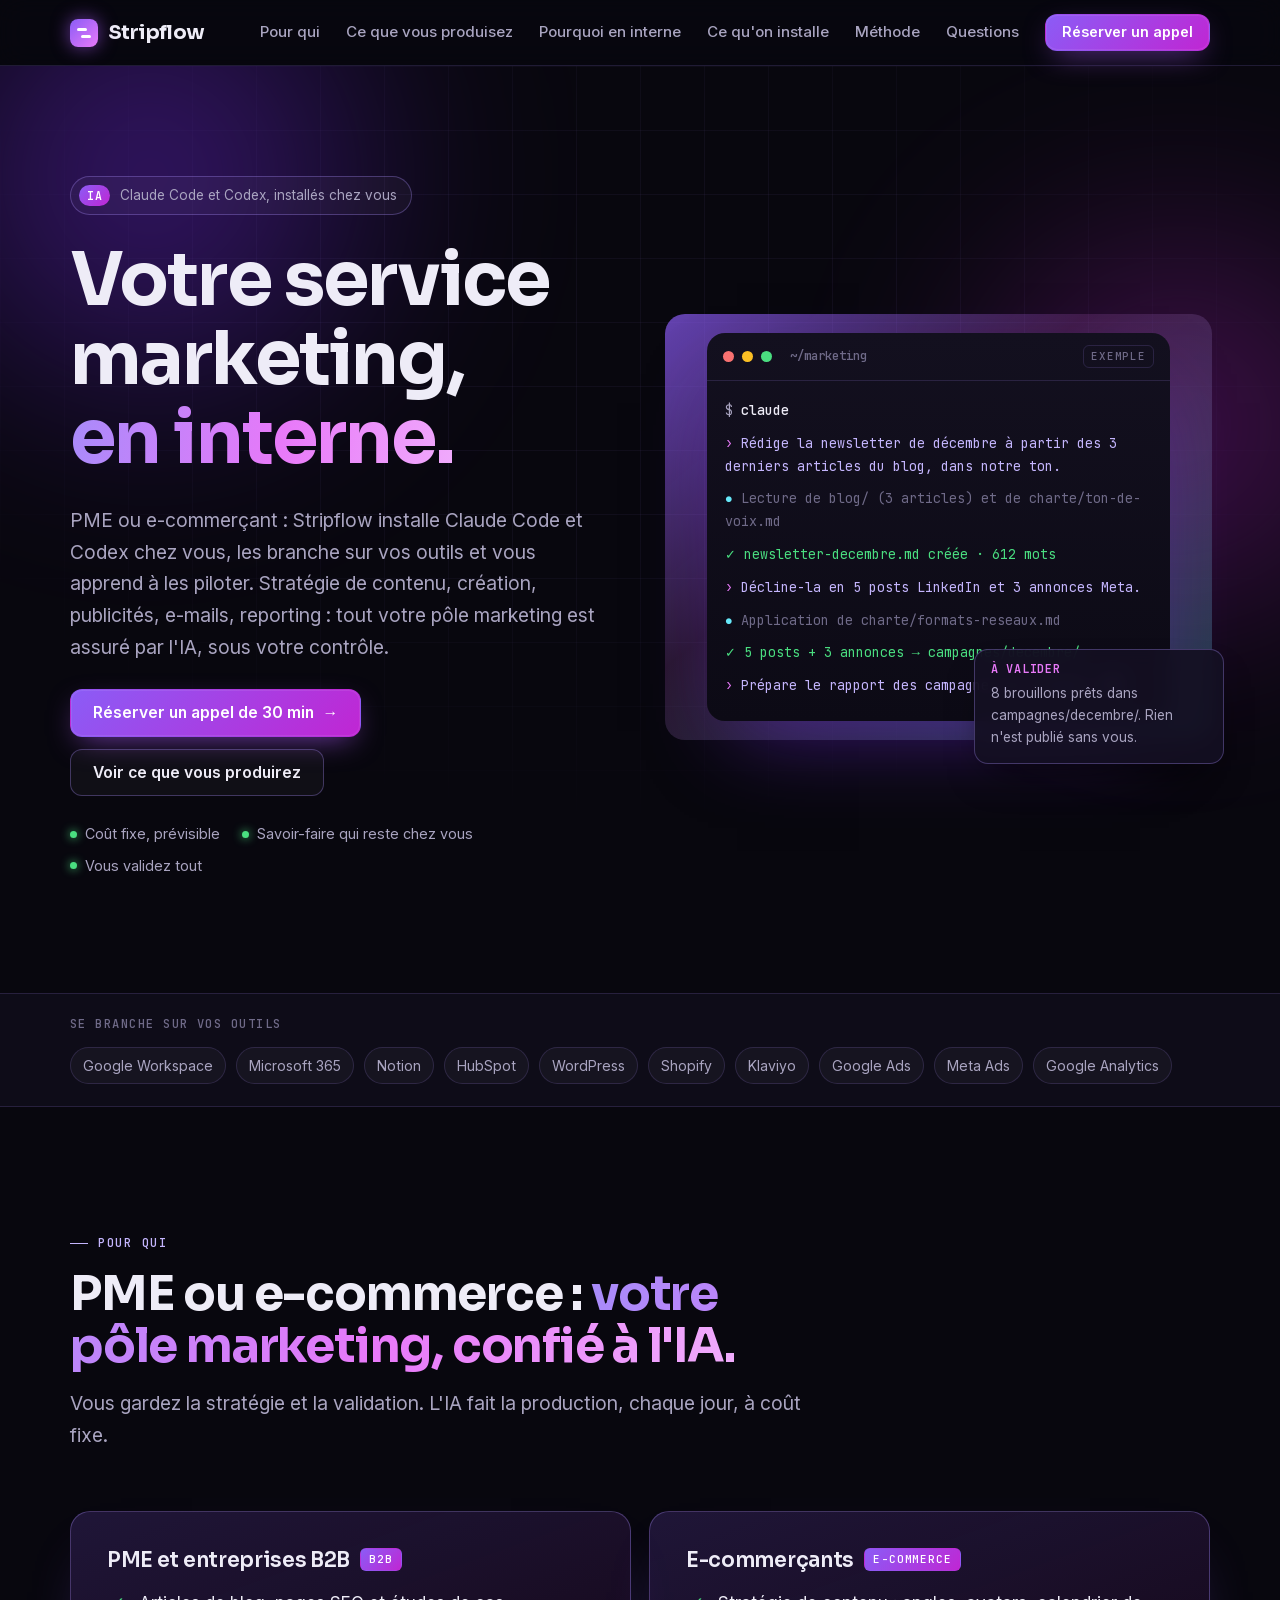
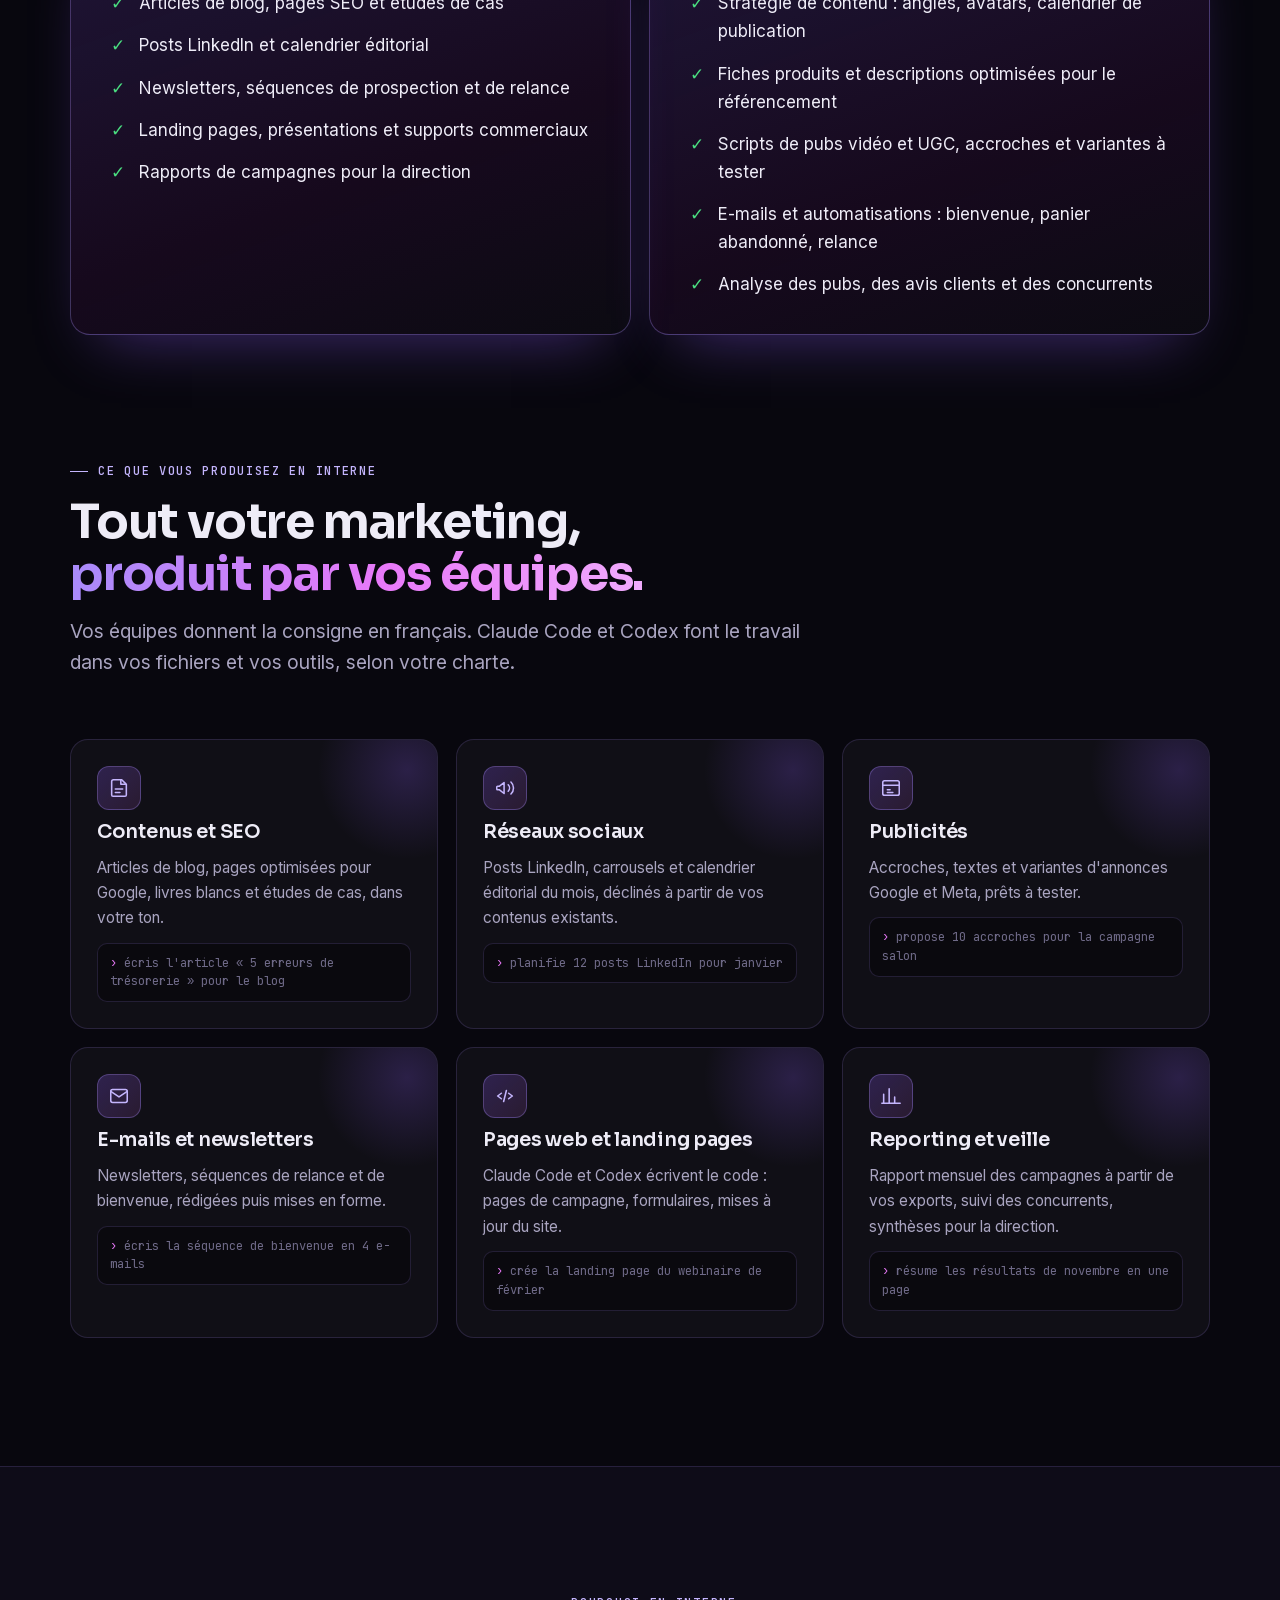
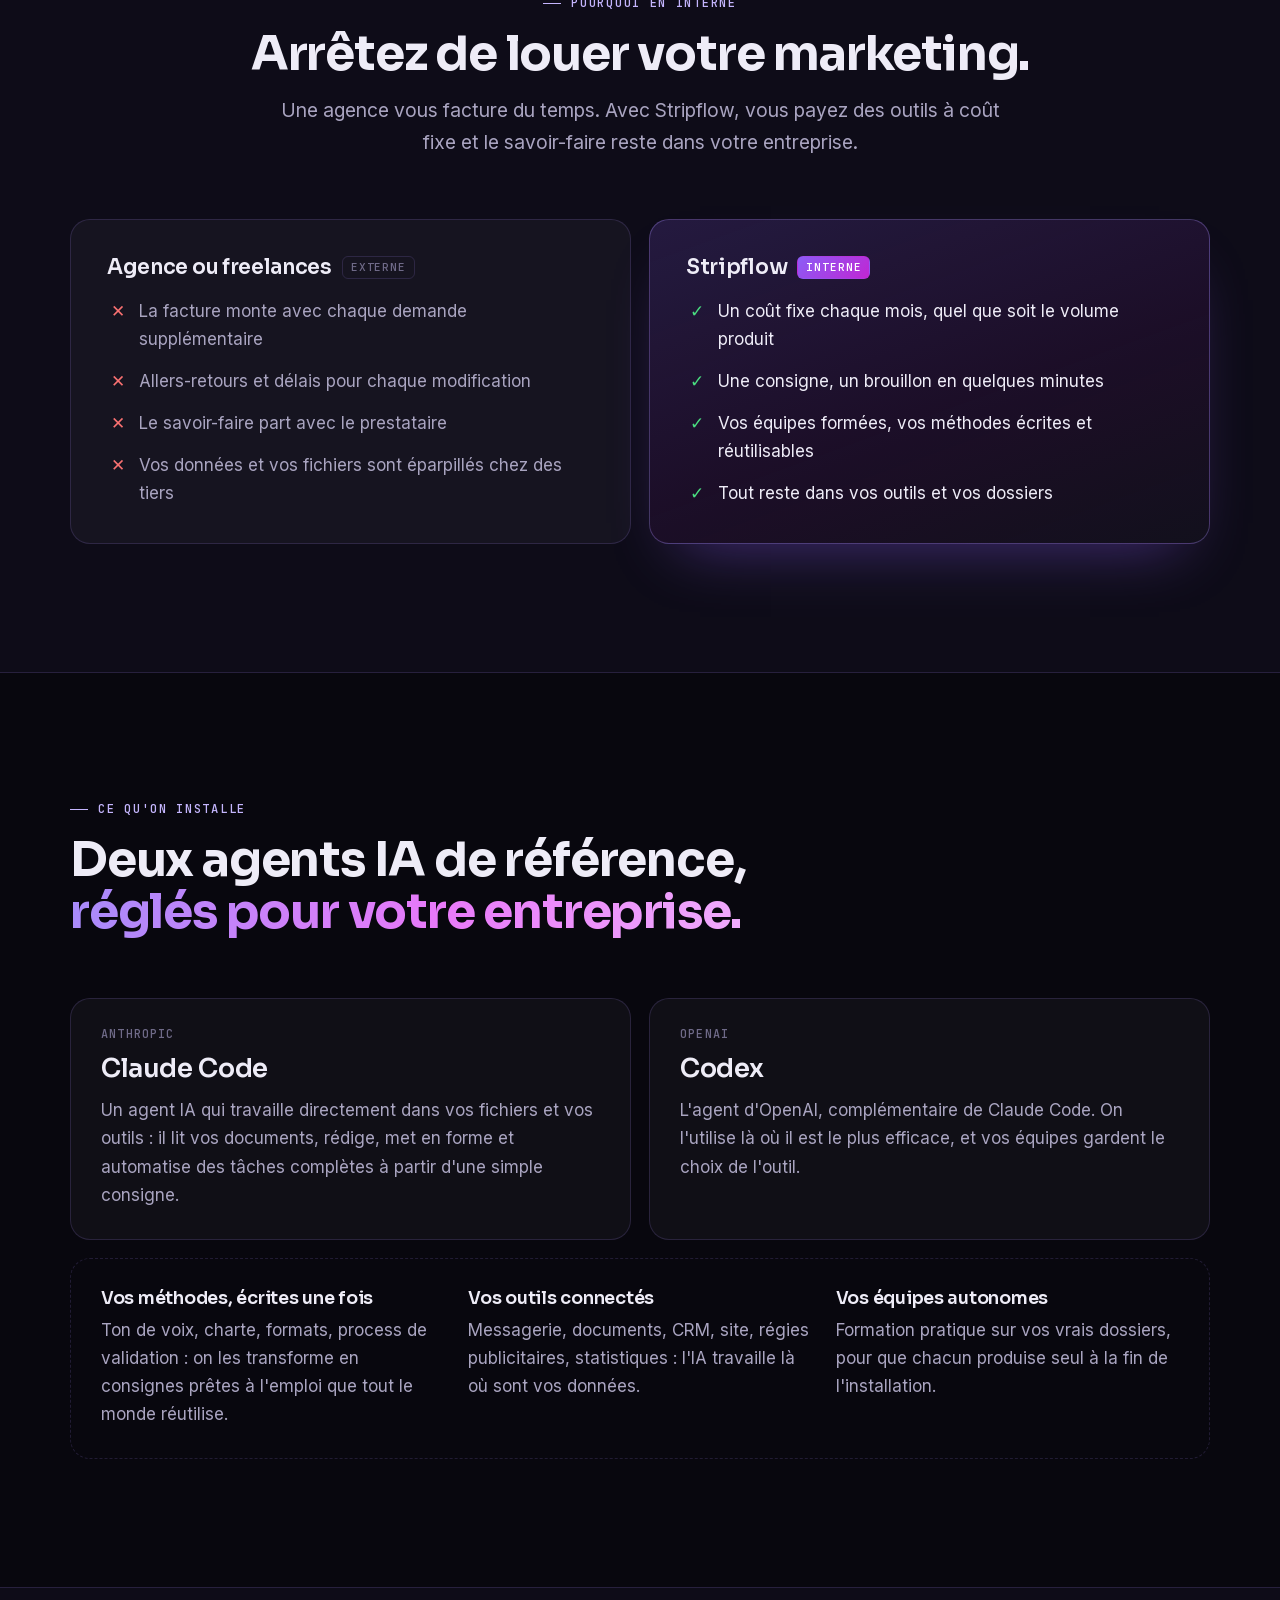
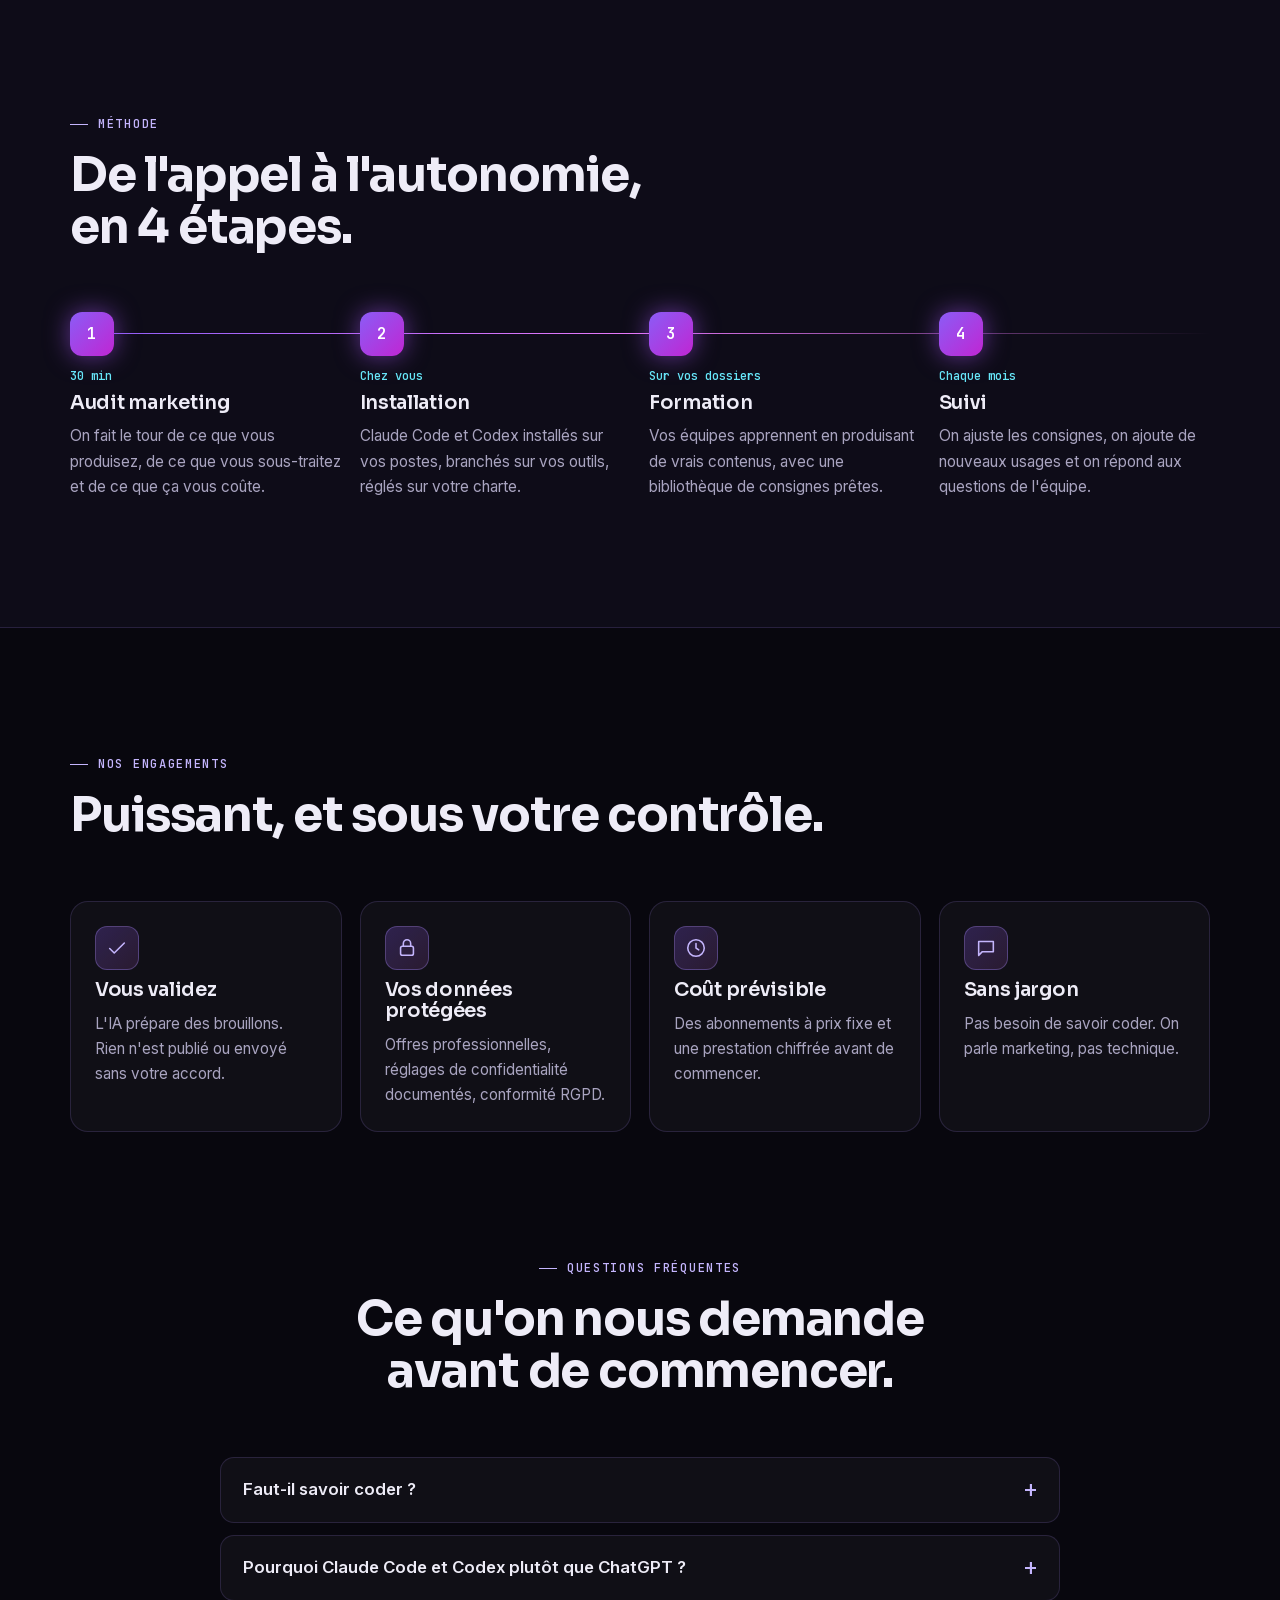
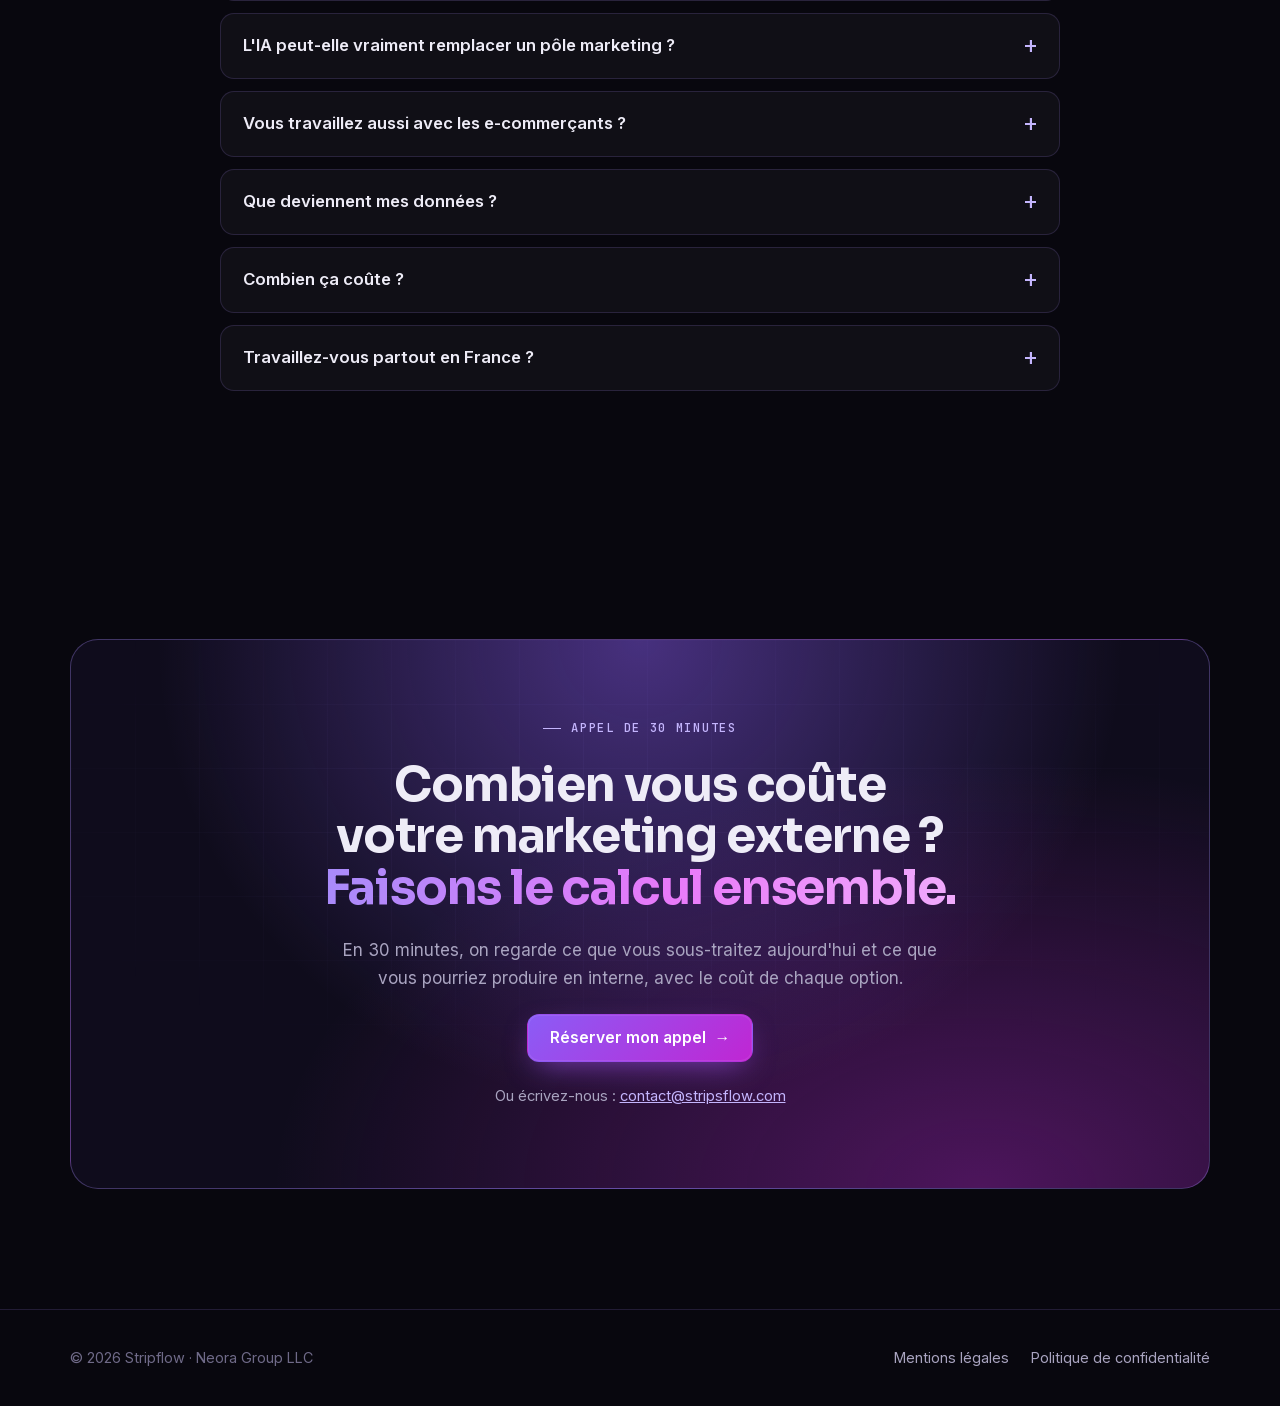
==== commit 18af8ca7: "Ajout cible e-commerçants : section Pour qui, hero, FAQ Co-Authored-By: Claude Opus 5.5 <noreply@ant" ====
--- a/index.html
+++ b/index.html
@@ -4,9 +4,9 @@
 <meta charset="utf-8">
 <meta name="viewport" content="width=device-width, initial-scale=1, viewport-fit=cover">
 <title>Stripflow · Votre marketing en interne avec Claude Code et Codex</title>
-<meta name="description" content="Stripflow installe Claude Code et Codex dans votre entreprise, les branche sur vos outils et forme vos équipes. Contenus, campagnes, e-mails et reporting, produits en interne.">
+<meta name="description" content="Stripflow installe Claude Code et Codex chez les PME et les e-commerçants pour confier à l'IA tout leur pôle marketing : stratégie de contenu, création, publicités, e-mails et reporting.">
 <meta property="og:title" content="Stripflow · Votre service marketing, en interne">
-<meta property="og:description" content="On installe Claude Code et Codex chez vous, on les branche sur vos outils et on forme vos équipes.">
+<meta property="og:description" content="PME et e-commerçants : on installe Claude Code et Codex chez vous pour confier à l'IA tout votre pôle marketing.">
 <meta property="og:locale" content="fr_FR">
 <meta name="theme-color" content="#08070e">
 <link rel="preload" href="fonts/Sora-latin-xMQ9uFFYT72X5wkB_18qmnndmSdSnh2BAfO5mnuyOo1lfiQwV6-xo6eeIw.woff2" as="font" type="font/woff2" crossorigin>
@@ -19,6 +19,7 @@
   <div class="wrap">
     <a class="logo" href="#top" aria-label="Stripflow, retour en haut"><span class="logo-mark" aria-hidden="true"></span>Stripflow</a>
     <nav class="nav" aria-label="Navigation principale">
+      <a href="#pour-qui">Pour qui</a>
       <a href="#services">Ce que vous produisez</a>
       <a href="#pourquoi">Pourquoi en interne</a>
       <a href="#stack">Ce qu'on installe</a>
@@ -38,7 +39,7 @@
       <div class="hero-copy">
         <span class="pill"><b>IA</b>Claude Code et Codex, installés chez vous</span>
         <h1>Votre service marketing, <span class="grad">en interne.</span></h1>
-        <p class="lead">Stripflow installe Claude Code et Codex dans votre entreprise, les branche sur vos outils et forme vos équipes. Contenus, campagnes, e-mails, pages web, reporting&nbsp;: vous produisez vous-mêmes ce que vous confiiez à une agence.</p>
+        <p class="lead">PME ou e-commerçant&nbsp;: Stripflow installe Claude Code et Codex chez vous, les branche sur vos outils et vous apprend à les piloter. Stratégie de contenu, création, publicités, e-mails, reporting&nbsp;: tout votre pôle marketing est assuré par l'IA, sous votre contrôle.</p>
         <div class="hero-cta">
           <a class="btn btn-primary" href="https://calendly.com/j50-lefeuvre/30min" target="_blank" rel="noopener">Réserver un appel de 30 min <span class="arrow" aria-hidden="true">→</span></a>
           <a class="btn btn-ghost" href="#services">Voir ce que vous produirez</a>
@@ -69,12 +70,44 @@
     <div class="wrap">
       <p>Se branche sur vos outils</p>
       <ul>
-        <li>Google Workspace</li><li>Microsoft 365</li><li>Notion</li><li>HubSpot</li><li>WordPress</li><li>Shopify</li><li>Google Ads</li><li>Meta Ads</li><li>Google Analytics</li>
+        <li>Google Workspace</li><li>Microsoft 365</li><li>Notion</li><li>HubSpot</li><li>WordPress</li><li>Shopify</li><li>Klaviyo</li><li>Google Ads</li><li>Meta Ads</li><li>Google Analytics</li>
       </ul>
     </div>
   </div>
 
-  <section class="section" id="services" aria-labelledby="services-t">
+  <section class="section" id="pour-qui" aria-labelledby="pourqui-t">
+    <div class="wrap">
+      <div class="section-head">
+        <span class="eyebrow">Pour qui</span>
+        <h2 id="pourqui-t">PME ou e-commerce&nbsp;: <span class="grad">votre pôle marketing, confié à l'IA.</span></h2>
+        <p class="lead">Vous gardez la stratégie et la validation. L'IA fait la production, chaque jour, à coût fixe.</p>
+      </div>
+      <div class="compare">
+        <div class="col us">
+          <h3>PME et entreprises B2B <span class="tag">B2B</span></h3>
+          <ul>
+            <li>Articles de blog, pages SEO et études de cas</li>
+            <li>Posts LinkedIn et calendrier éditorial</li>
+            <li>Newsletters, séquences de prospection et de relance</li>
+            <li>Landing pages, présentations et supports commerciaux</li>
+            <li>Rapports de campagnes pour la direction</li>
+          </ul>
+        </div>
+        <div class="col us">
+          <h3>E-commerçants <span class="tag">E-commerce</span></h3>
+          <ul>
+            <li>Stratégie de contenu&nbsp;: angles, avatars, calendrier de publication</li>
+            <li>Fiches produits et descriptions optimisées pour le référencement</li>
+            <li>Scripts de pubs vidéo et UGC, accroches et variantes à tester</li>
+            <li>E-mails et automatisations&nbsp;: bienvenue, panier abandonné, relance</li>
+            <li>Analyse des pubs, des avis clients et des concurrents</li>
+          </ul>
+        </div>
+      </div>
+    </div>
+  </section>
+
+  <section class="section" id="services" aria-labelledby="services-t" style="padding-top: 0;">
     <div class="wrap">
       <div class="section-head">
         <span class="eyebrow">Ce que vous produisez en interne</span>
@@ -217,7 +250,8 @@
       <div class="faq">
         <details><summary>Faut-il savoir coder&nbsp;?</summary><p>Non. Vos équipes donnent leurs consignes en français, comme à un collaborateur. On s'occupe de l'installation et des réglages techniques.</p></details>
         <details><summary>Pourquoi Claude Code et Codex plutôt que ChatGPT&nbsp;?</summary><p>Un chatbot répond dans une fenêtre et il faut tout copier-coller. Claude Code et Codex sont des agents&nbsp;: ils lisent vos fichiers, appliquent votre charte et produisent le travail fini directement dans vos dossiers et vos outils.</p></details>
-        <details><summary>Est-ce que ça remplace mon équipe marketing&nbsp;?</summary><p>Non, ça la démultiplie. Votre équipe décide, relit et valide. L'IA fait la production&nbsp;: premiers jets, déclinaisons, mises en forme, rapports.</p></details>
+        <details><summary>L'IA peut-elle vraiment remplacer un pôle marketing&nbsp;?</summary><p>Elle en assure la production&nbsp;: stratégie de contenu, rédaction, déclinaisons, scripts, e-mails, rapports. Vous, ou une seule personne de votre équipe, gardez la direction&nbsp;: vous fixez les objectifs, relisez et validez avant publication.</p></details>
+        <details><summary>Vous travaillez aussi avec les e-commerçants&nbsp;?</summary><p>Oui. Boutiques Shopify ou autres&nbsp;: on branche l'IA sur votre boutique, vos campagnes publicitaires et votre outil d'e-mailing, puis on vous apprend à produire contenus, pubs et e-mails en interne.</p></details>
         <details><summary>Que deviennent mes données&nbsp;?</summary><p>On utilise les offres professionnelles des éditeurs et on règle avec vous ce qui est partagé. Chaque réglage est documenté pour votre conformité au RGPD.</p></details>
         <details><summary>Combien ça coûte&nbsp;?</summary><p>Deux postes&nbsp;: les abonnements aux outils, à prix fixe chaque mois, et notre prestation d'installation et de suivi. Vous recevez un chiffrage précis après l'audit de 30 minutes, avant tout engagement.</p></details>
         <details><summary>Travaillez-vous partout en France&nbsp;?</summary><p>Oui. Installation, formation et suivi se font à distance, en visio, avec un accès sécurisé à vos postes.</p></details>
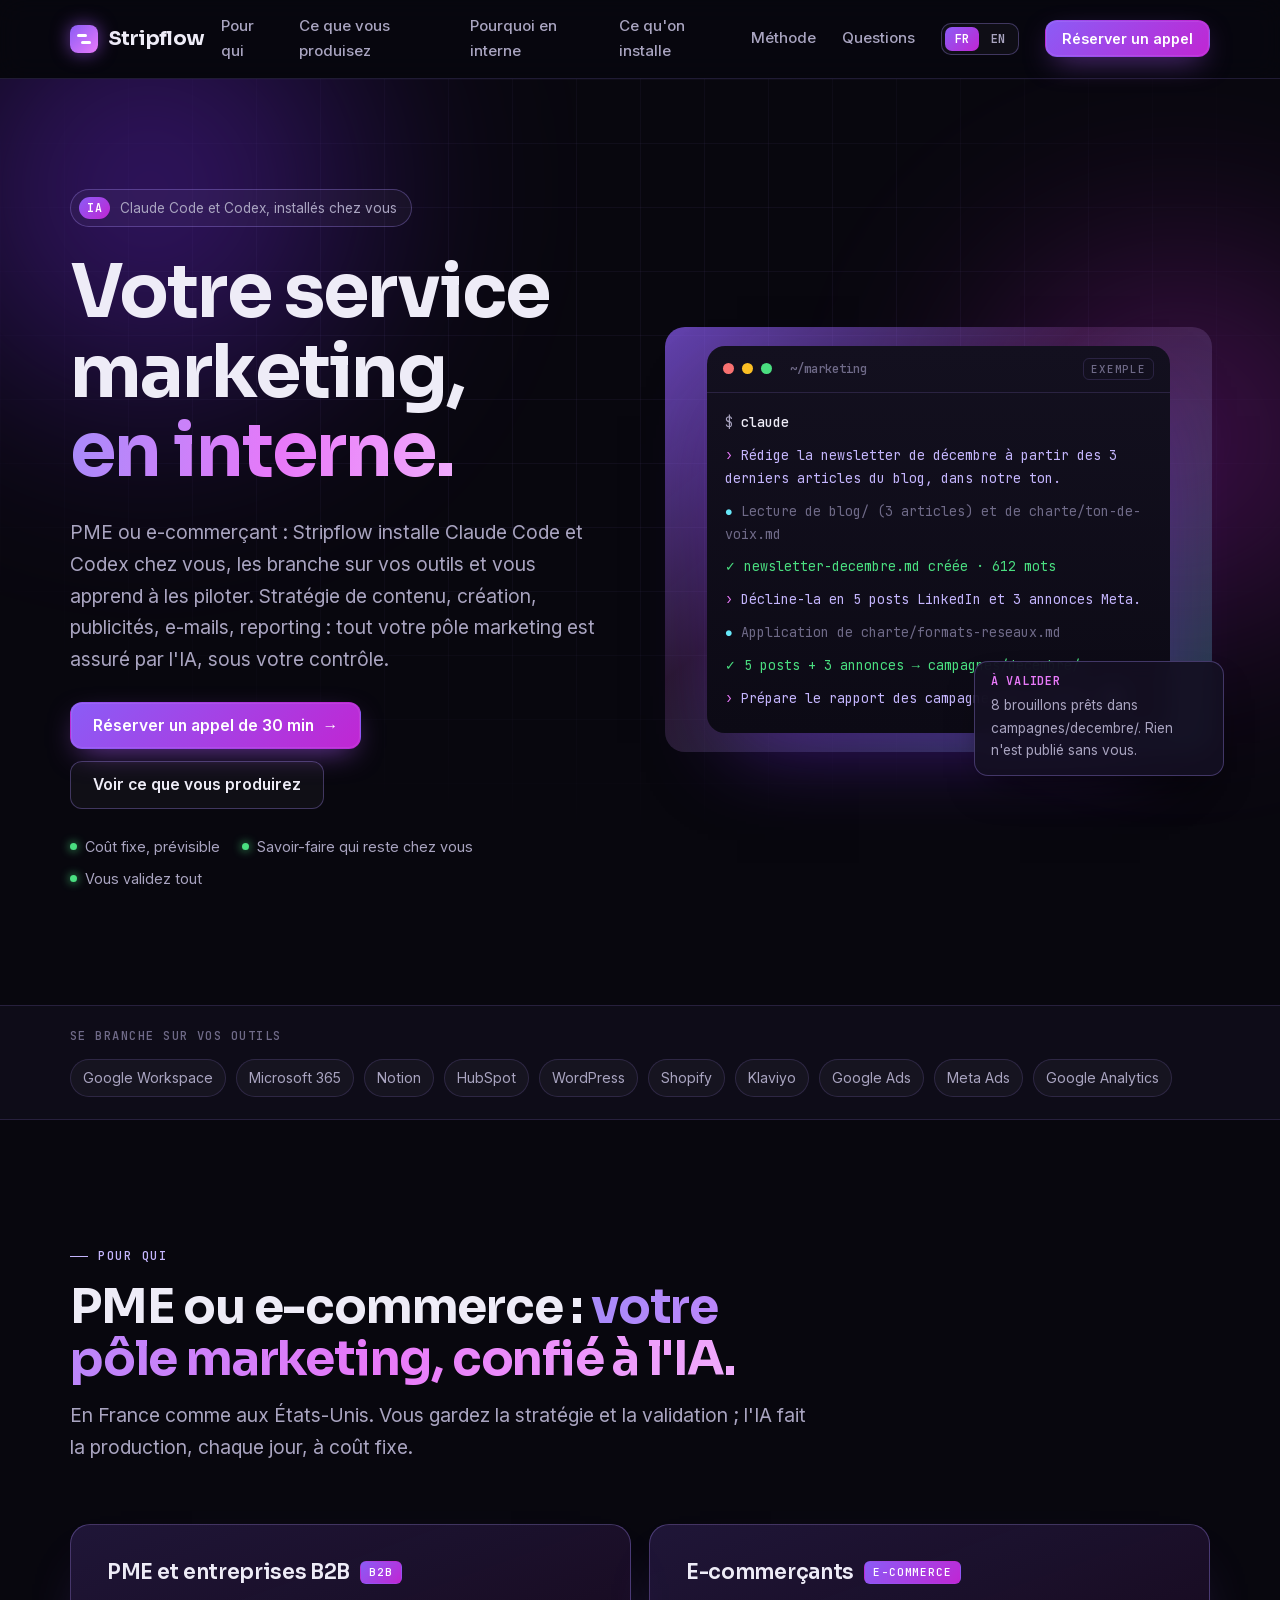
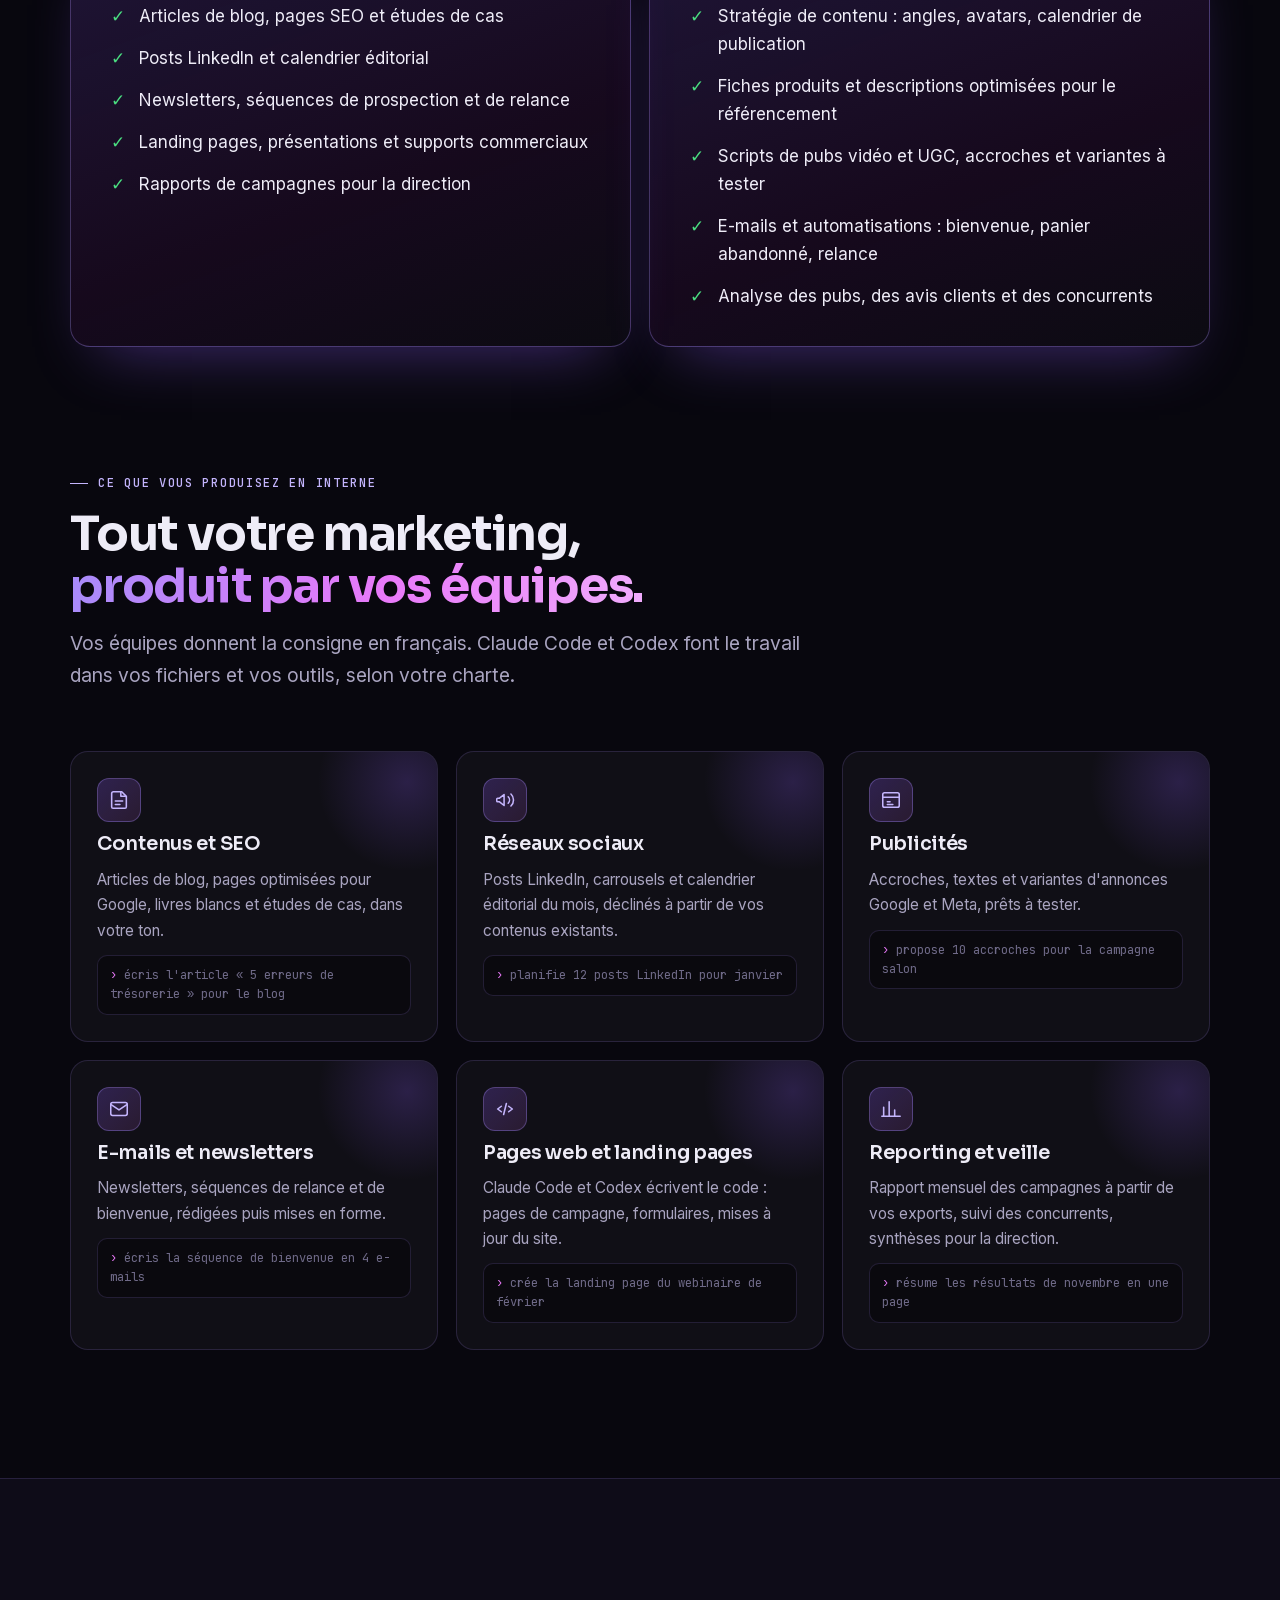
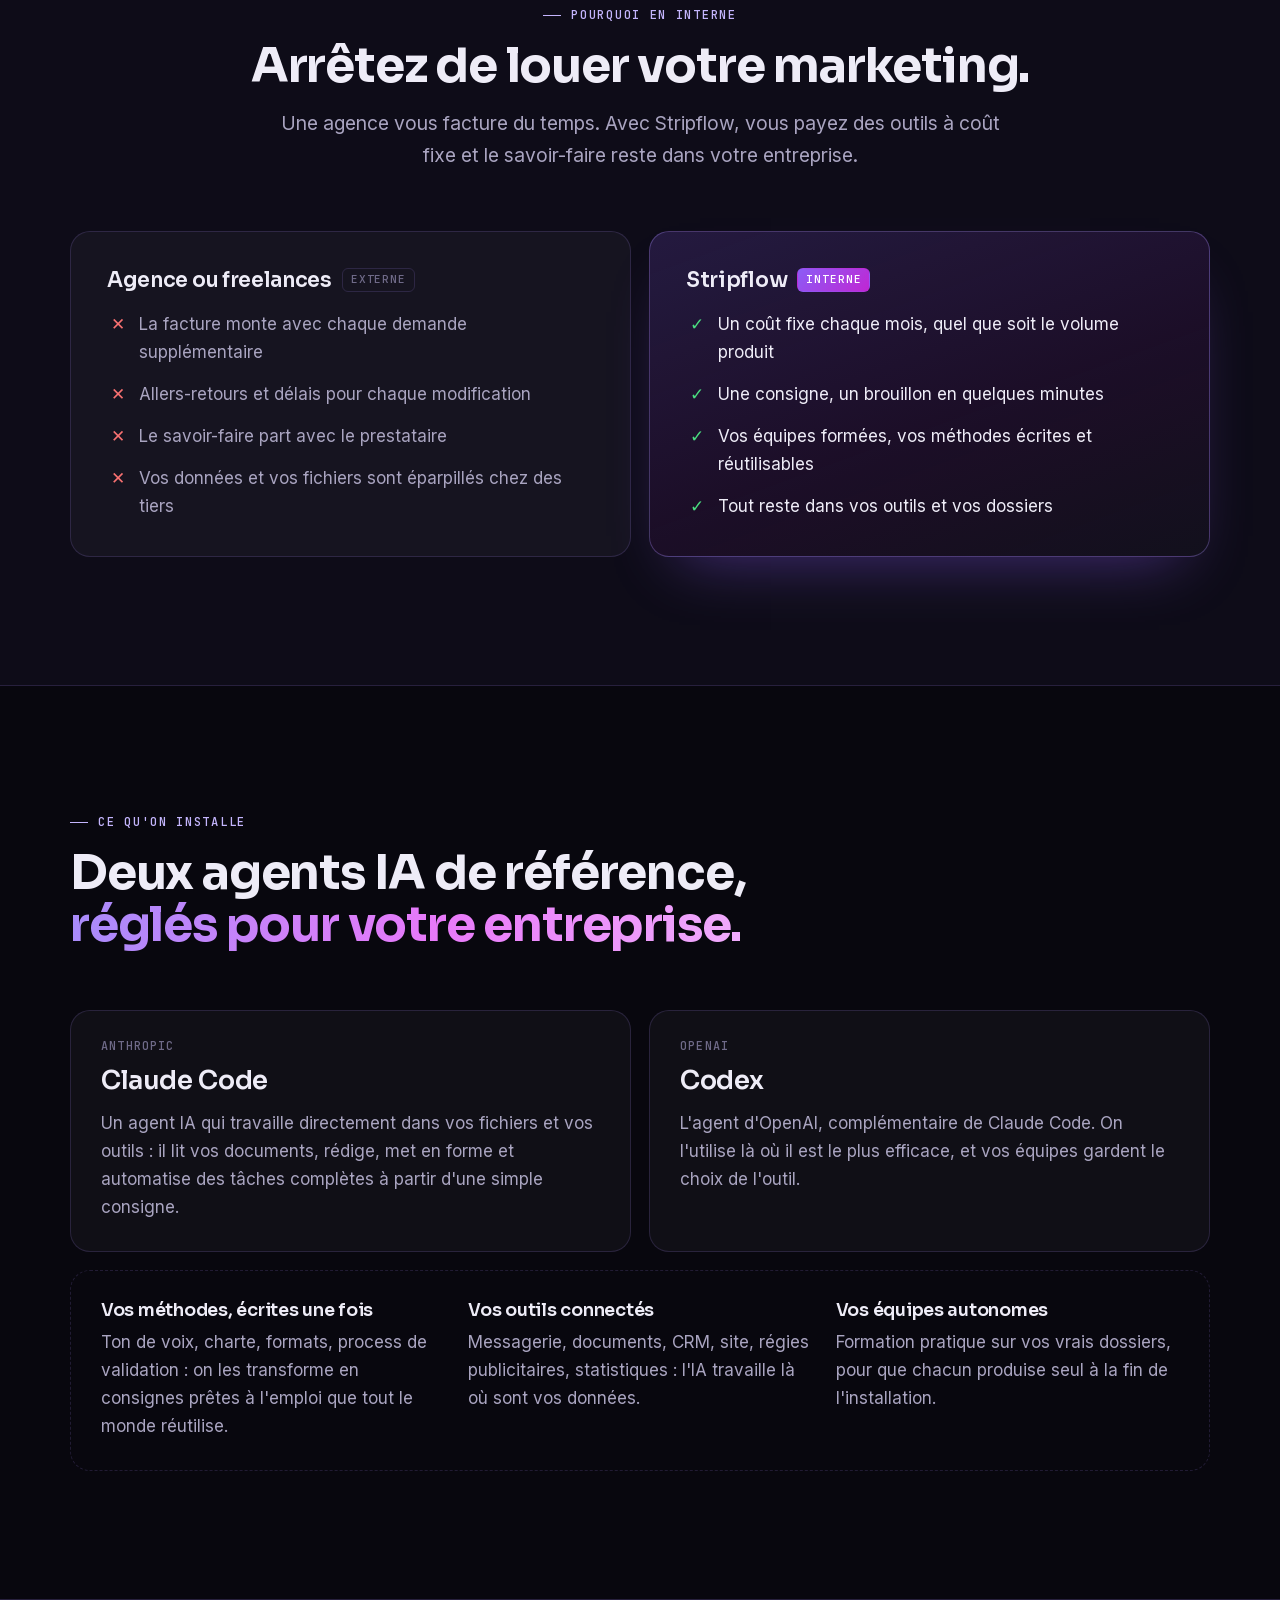
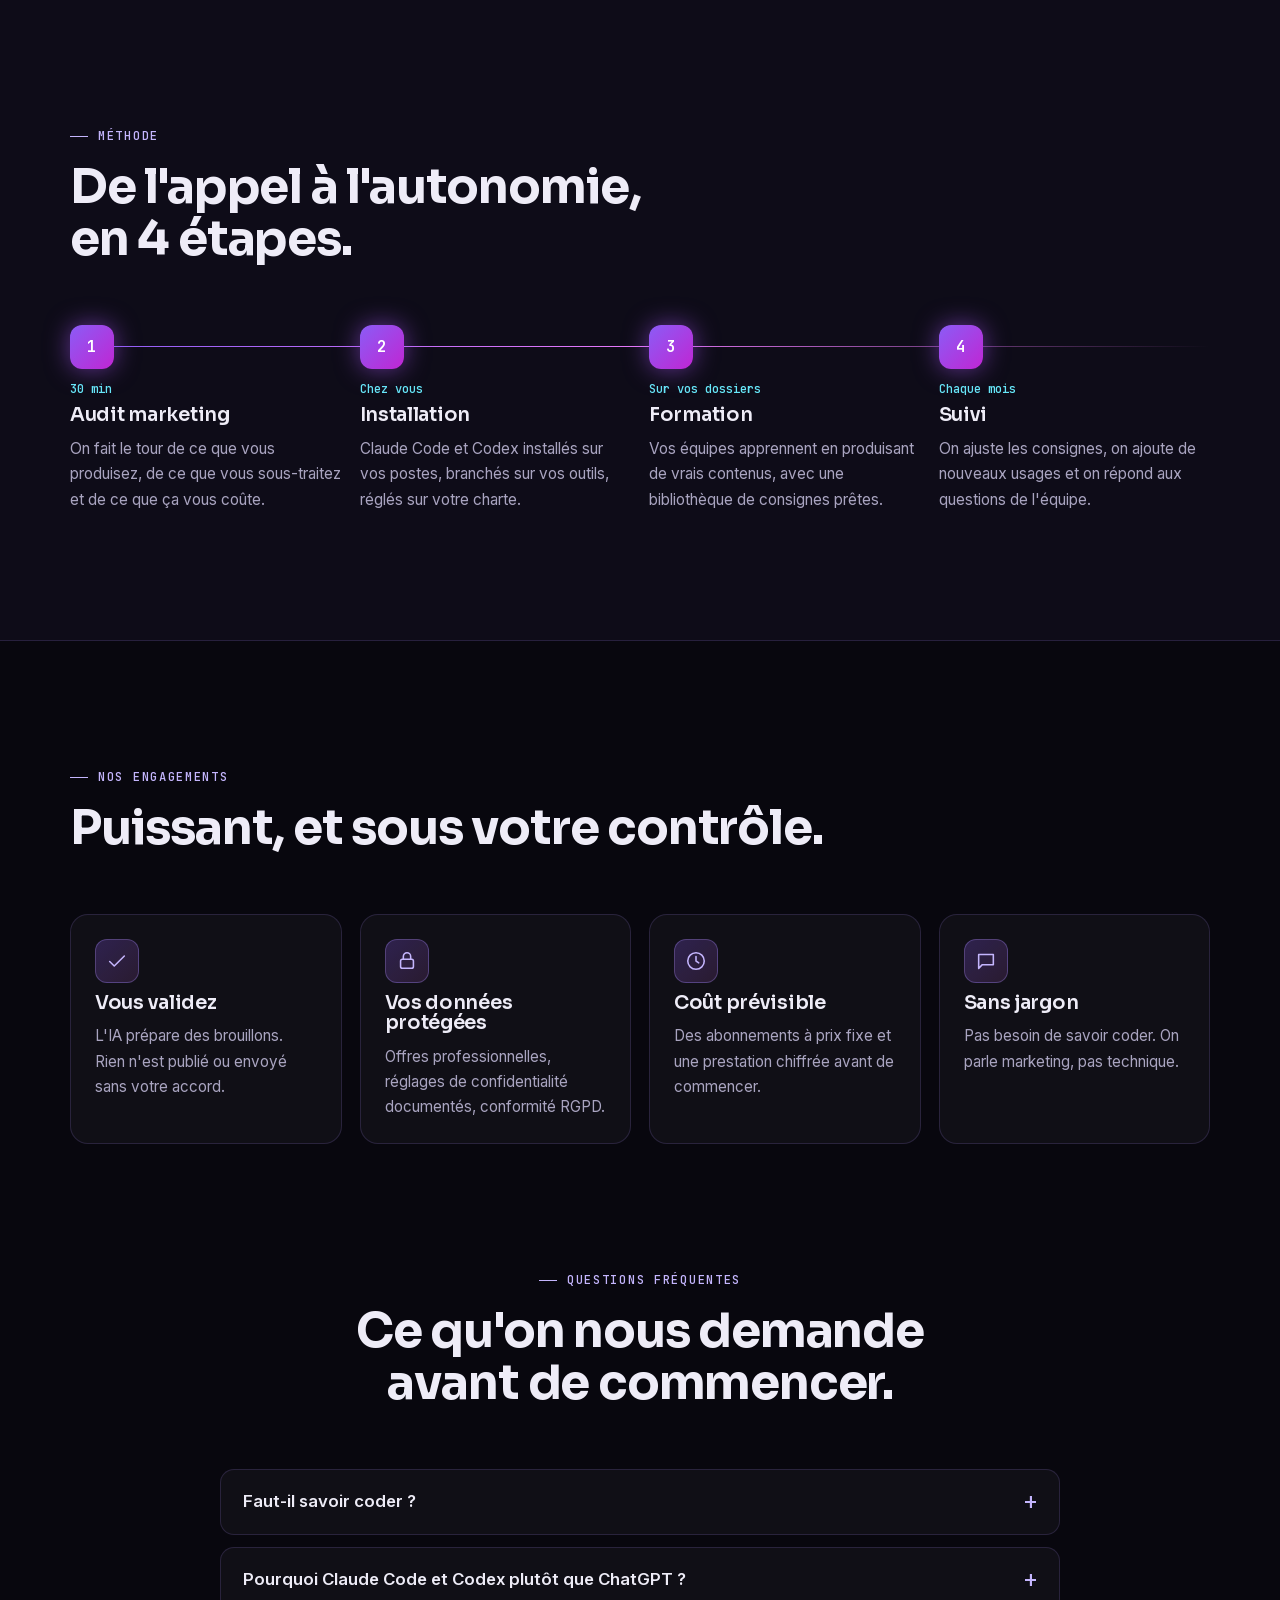
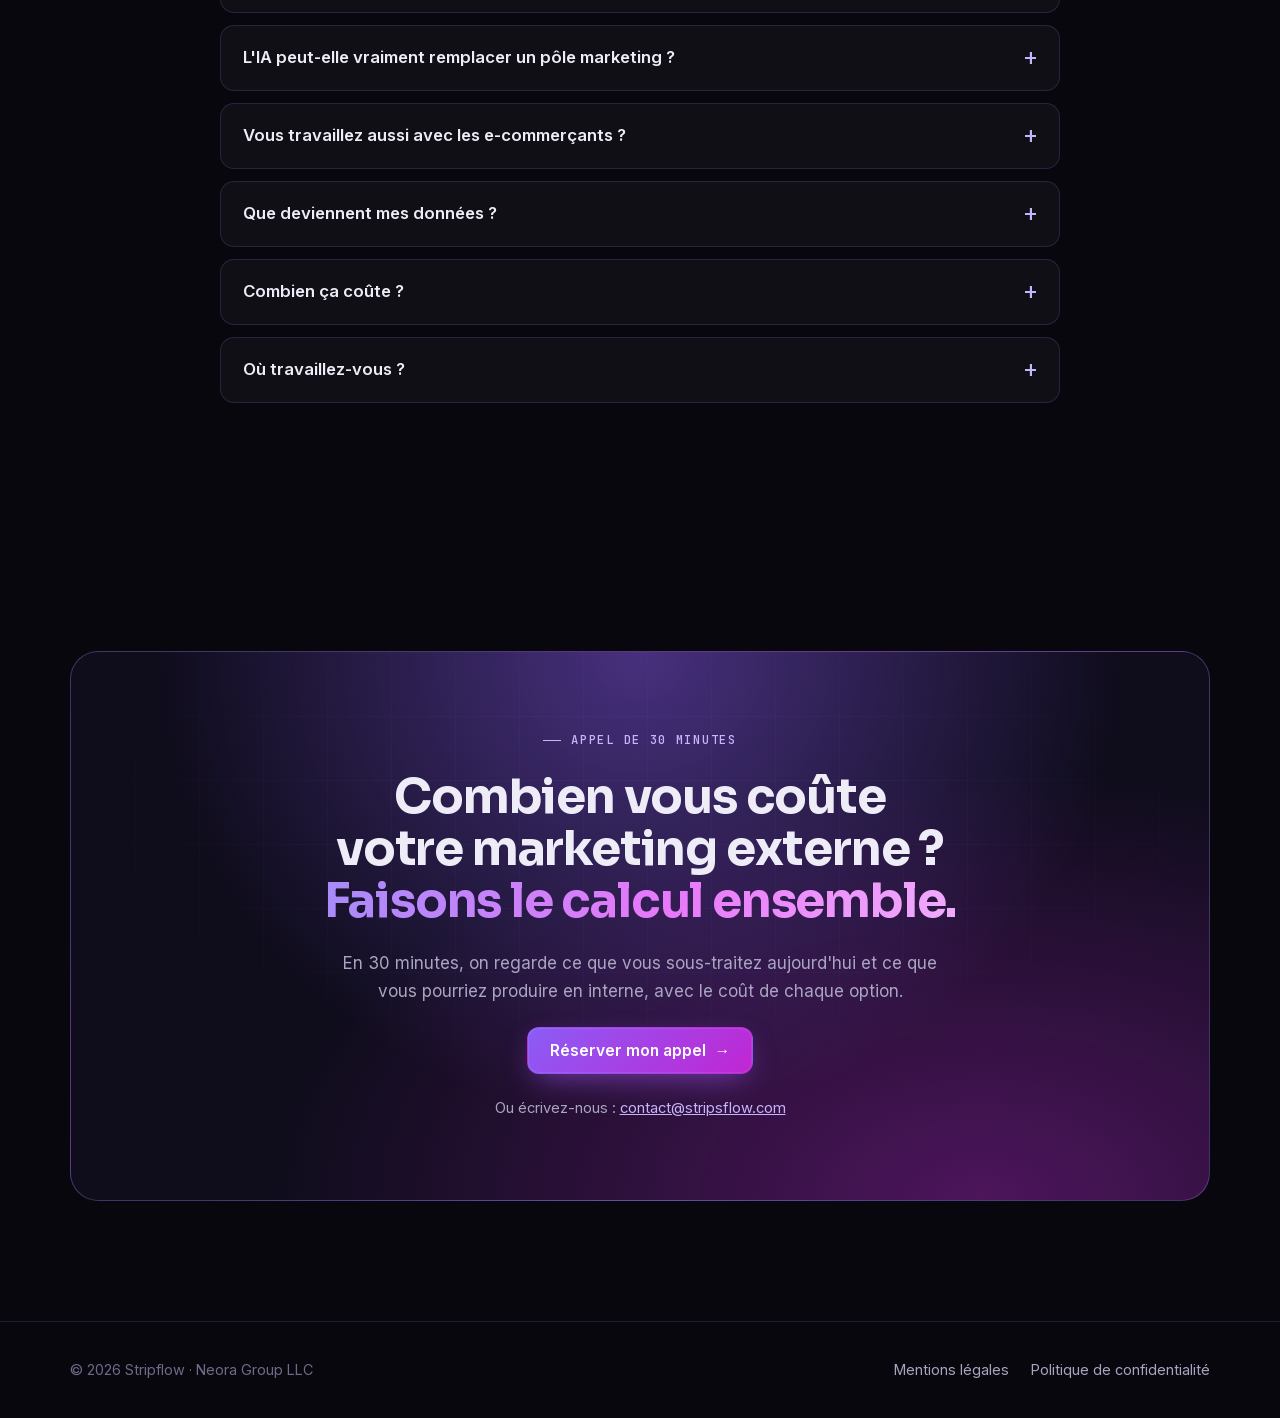
==== commit 1796bade: "Version anglaise (en/) + sélecteur de langue FR/EN + mention États-Unis Co-Authored-By: Claude Opus " ====
--- a/index.html
+++ b/index.html
@@ -8,6 +8,8 @@
 <meta property="og:title" content="Stripflow · Votre service marketing, en interne">
 <meta property="og:description" content="PME et e-commerçants : on installe Claude Code et Codex chez vous pour confier à l'IA tout votre pôle marketing.">
 <meta property="og:locale" content="fr_FR">
+<link rel="alternate" hreflang="fr" href="https://www.stripsflow.com/">
+<link rel="alternate" hreflang="en" href="https://www.stripsflow.com/en/">
 <meta name="theme-color" content="#08070e">
 <link rel="preload" href="fonts/Sora-latin-xMQ9uFFYT72X5wkB_18qmnndmSdSnh2BAfO5mnuyOo1lfiQwV6-xo6eeIw.woff2" as="font" type="font/woff2" crossorigin>
 <link rel="stylesheet" href="fonts/fonts.css">
@@ -25,6 +27,7 @@
       <a href="#stack">Ce qu'on installe</a>
       <a href="#methode">Méthode</a>
       <a href="#faq">Questions</a>
+      <div class="lang-switch" role="group" aria-label="Langue"><a class="l" href="./" aria-current="true" lang="fr">FR</a><a class="l" href="en/" hreflang="en" lang="en">EN</a></div>
       <a class="btn btn-primary" href="https://calendly.com/j50-lefeuvre/30min" target="_blank" rel="noopener">Réserver un appel</a>
     </nav>
   </div>
@@ -80,7 +83,7 @@
       <div class="section-head">
         <span class="eyebrow">Pour qui</span>
         <h2 id="pourqui-t">PME ou e-commerce&nbsp;: <span class="grad">votre pôle marketing, confié à l'IA.</span></h2>
-        <p class="lead">Vous gardez la stratégie et la validation. L'IA fait la production, chaque jour, à coût fixe.</p>
+        <p class="lead">En France comme aux États-Unis. Vous gardez la stratégie et la validation&nbsp;; l'IA fait la production, chaque jour, à coût fixe.</p>
       </div>
       <div class="compare">
         <div class="col us">
@@ -254,7 +257,7 @@
         <details><summary>Vous travaillez aussi avec les e-commerçants&nbsp;?</summary><p>Oui. Boutiques Shopify ou autres&nbsp;: on branche l'IA sur votre boutique, vos campagnes publicitaires et votre outil d'e-mailing, puis on vous apprend à produire contenus, pubs et e-mails en interne.</p></details>
         <details><summary>Que deviennent mes données&nbsp;?</summary><p>On utilise les offres professionnelles des éditeurs et on règle avec vous ce qui est partagé. Chaque réglage est documenté pour votre conformité au RGPD.</p></details>
         <details><summary>Combien ça coûte&nbsp;?</summary><p>Deux postes&nbsp;: les abonnements aux outils, à prix fixe chaque mois, et notre prestation d'installation et de suivi. Vous recevez un chiffrage précis après l'audit de 30 minutes, avant tout engagement.</p></details>
-        <details><summary>Travaillez-vous partout en France&nbsp;?</summary><p>Oui. Installation, formation et suivi se font à distance, en visio, avec un accès sécurisé à vos postes.</p></details>
+        <details><summary>Où travaillez-vous&nbsp;?</summary><p>En France et aux États-Unis. Installation, formation et suivi se font à distance, en visio, avec un accès sécurisé à vos postes.</p></details>
       </div>
     </div>
   </section>
--- a/styles.css
+++ b/styles.css
@@ -227,3 +227,11 @@
 @media (max-width: 620px) { .legal dl { grid-template-columns: 1fr; gap: 2px; } .legal dd { margin-bottom: 12px; } }
 .todo { background: rgba(232, 121, 249, .18); color: var(--magenta); padding: 0 .35em; border-radius: 4px; font-weight: 600; }
 .site-header .nav .btn-back { padding: .7em 1.1em; }
+
+/* Sélecteur de langue */
+.lang-switch { display: inline-flex; align-items: center; padding: 3px; border-radius: 10px; border: 1px solid var(--line-2); background: var(--panel); gap: 2px; }
+.nav .lang-switch a.l { display: inline-flex; align-items: center; justify-content: center; min-width: 34px; padding: 6px 8px; border-radius: 7px; font: 600 .76rem/1 var(--f-mono); letter-spacing: .06em; color: var(--fg-2); text-decoration: none; }
+.nav .lang-switch a.l:hover { color: var(--fg); background: var(--panel-2); }
+.nav .lang-switch a.l[aria-current="true"] { color: #fff; background: linear-gradient(135deg, #8b5cf6, #c026d3); }
+@media (max-width: 900px) { .nav .lang-switch a.l { display: inline-flex; } .nav { gap: 10px; } }
+@media (max-width: 420px) { .nav .btn { padding: .7em .8em; font-size: .82rem; } }
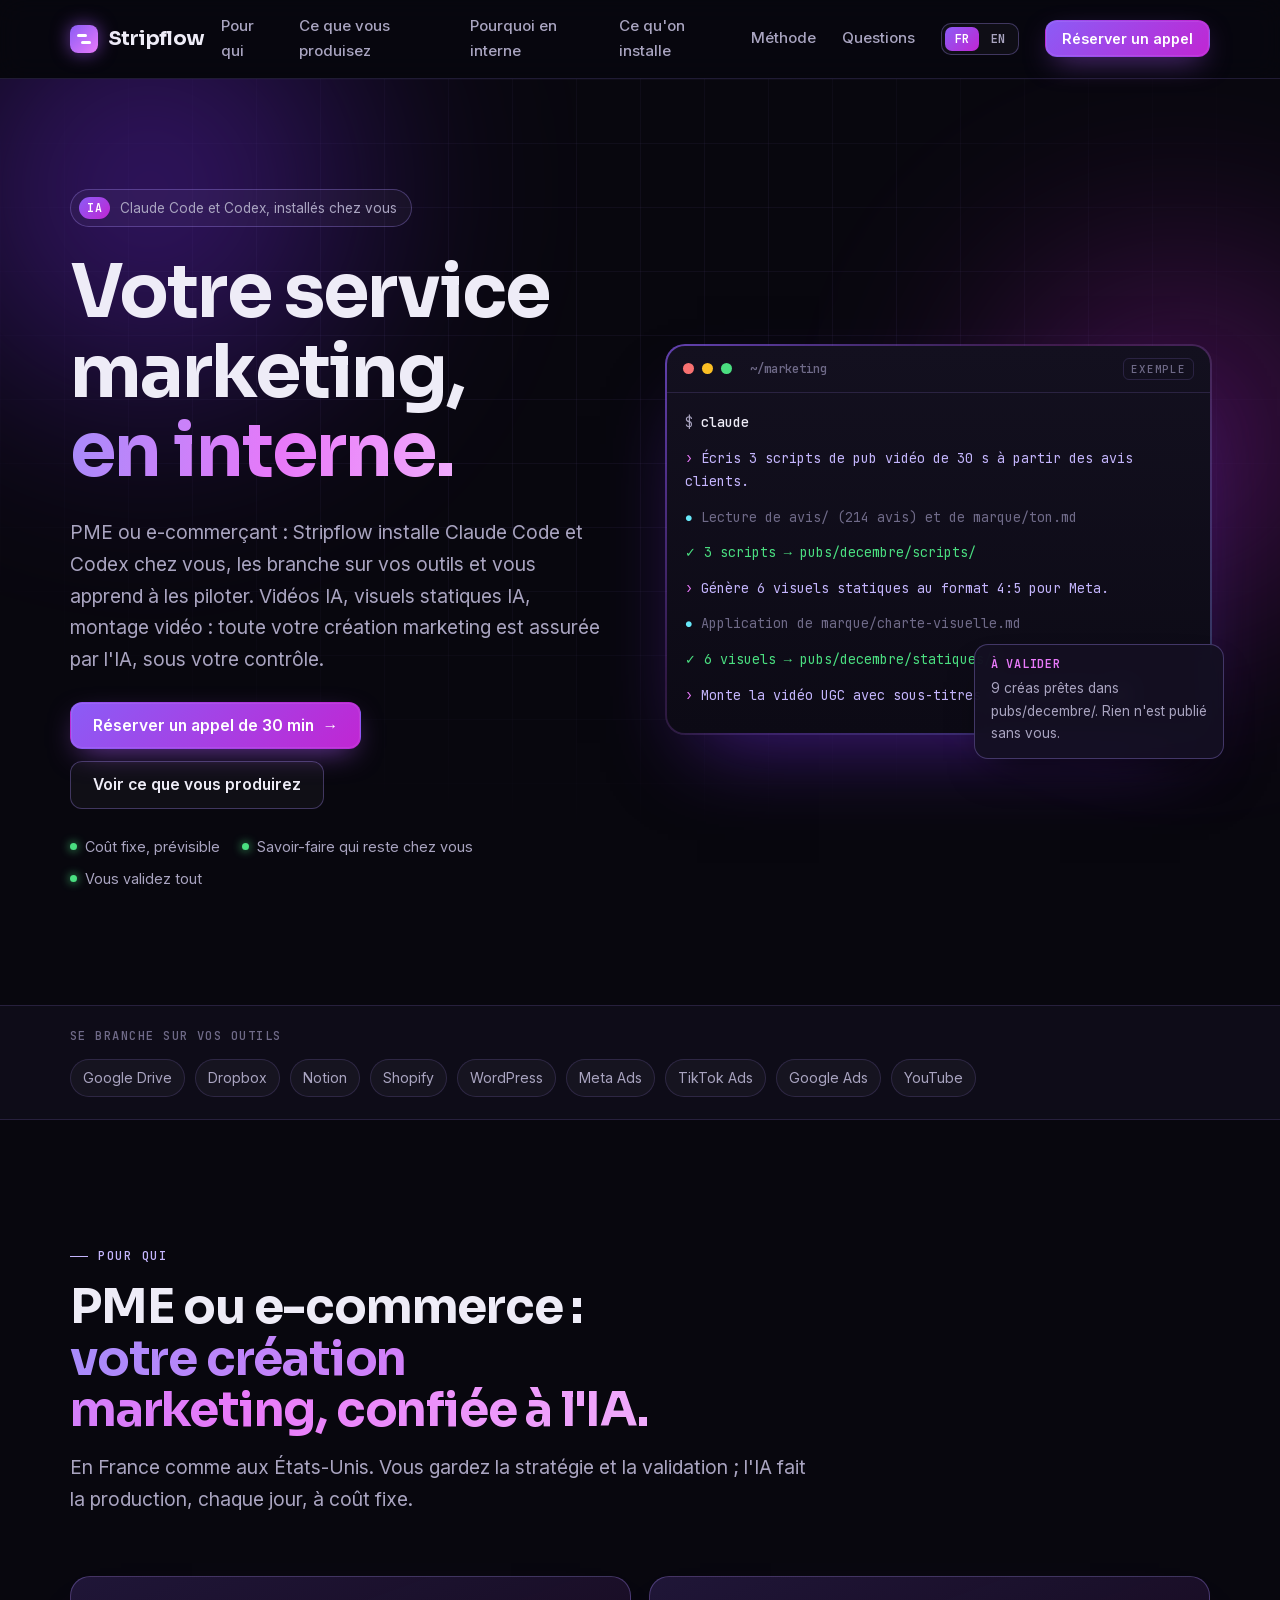
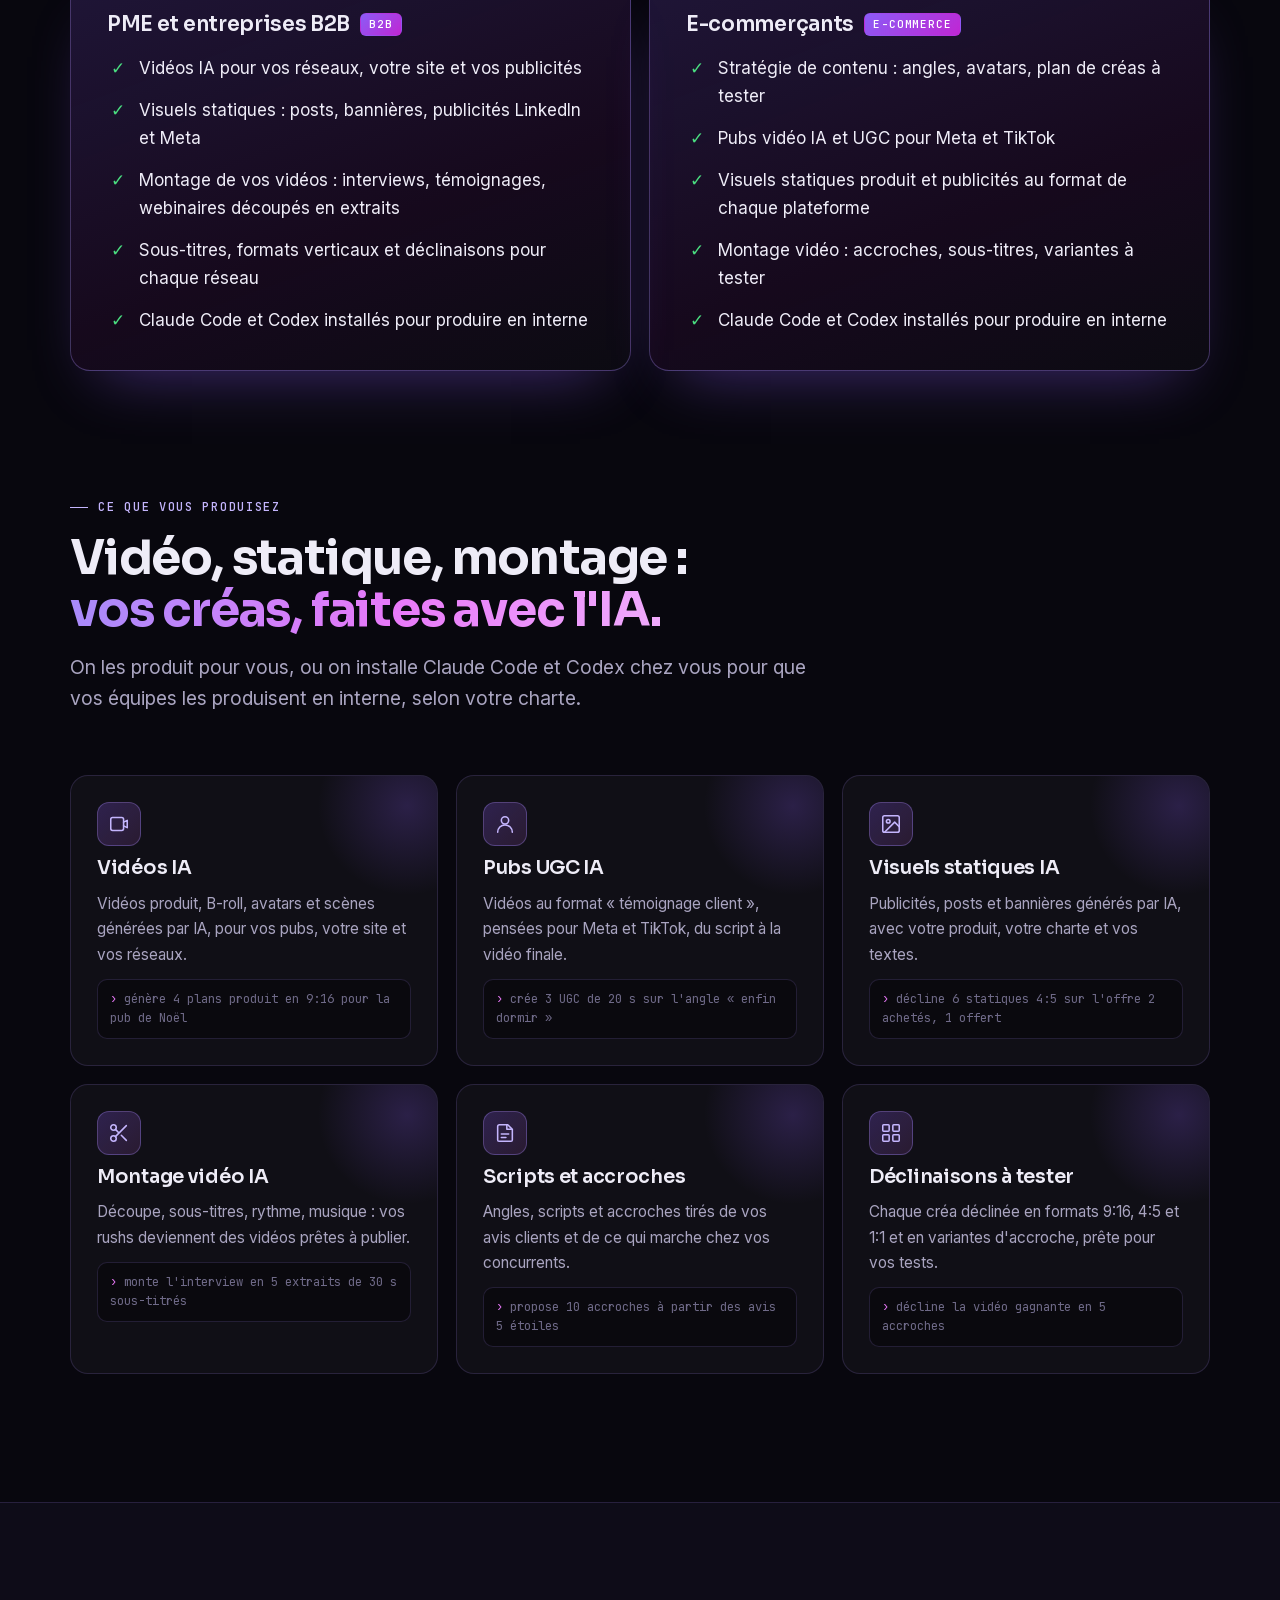
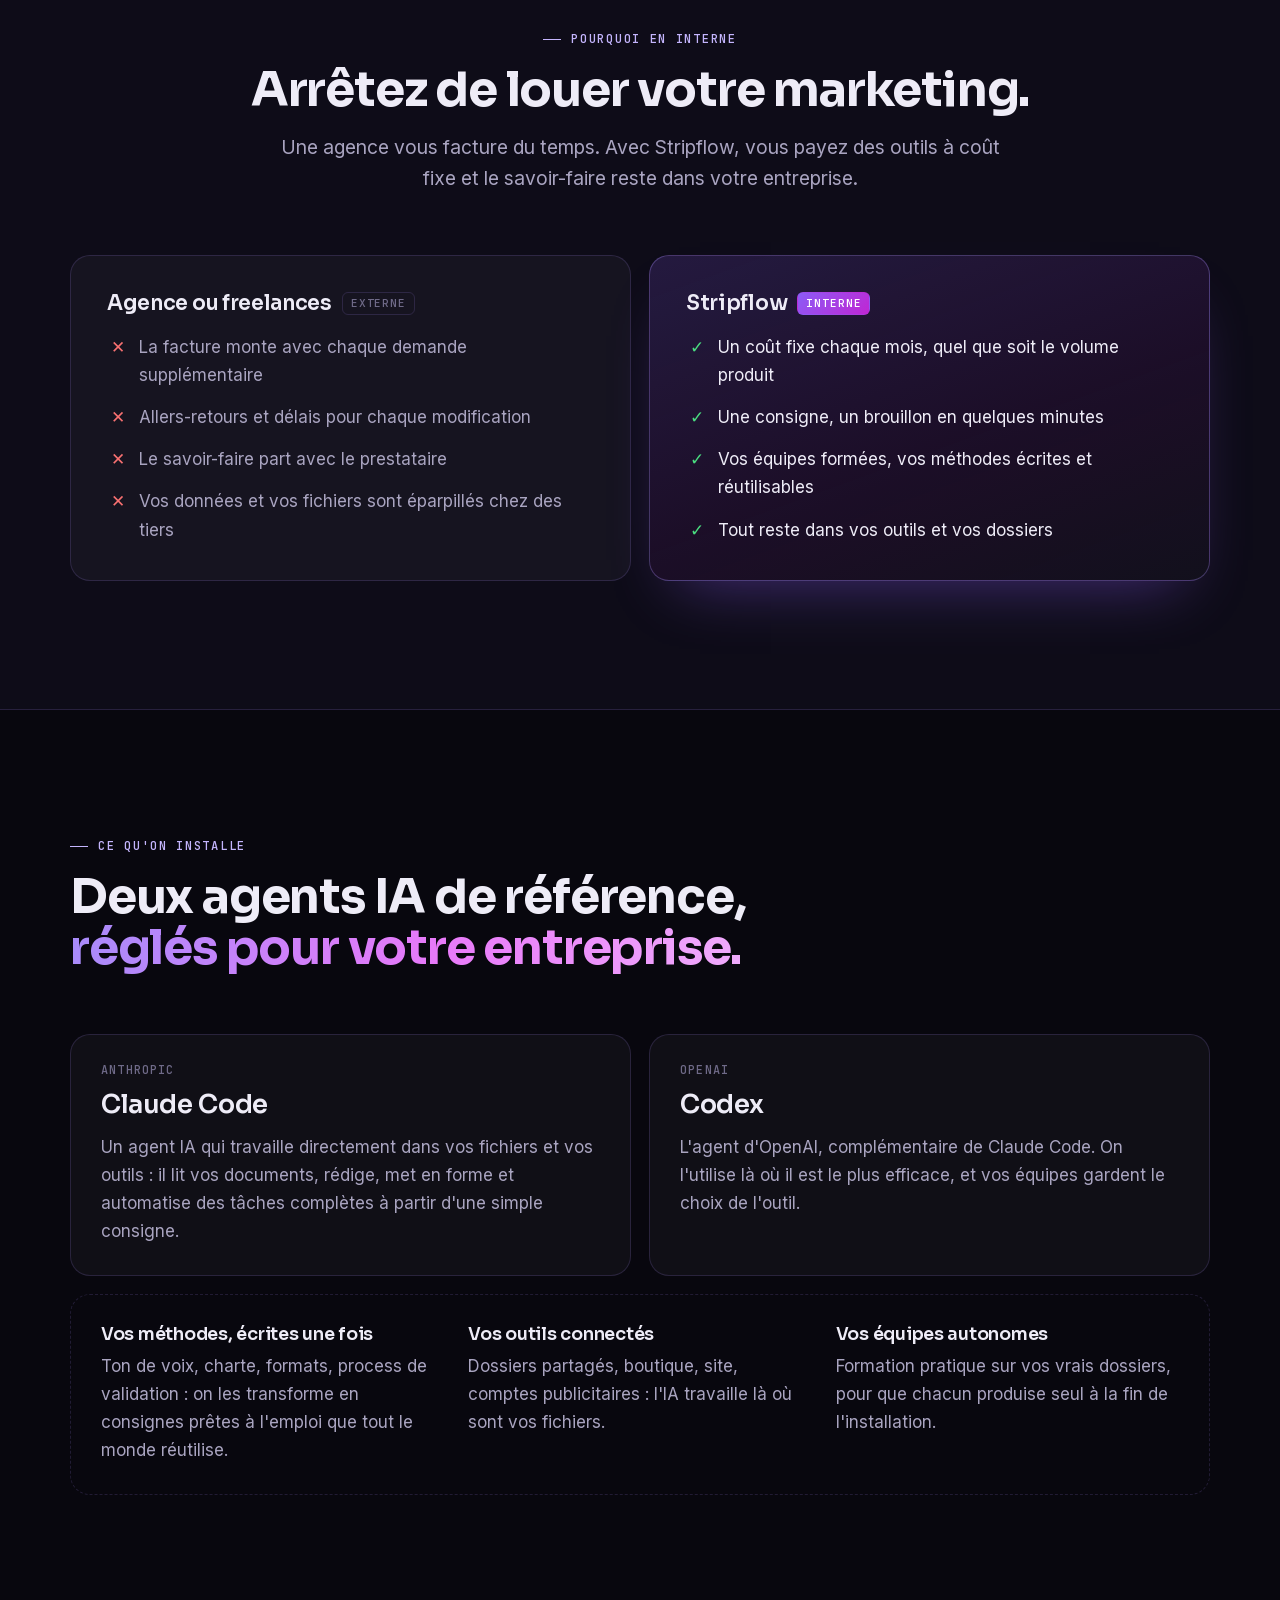
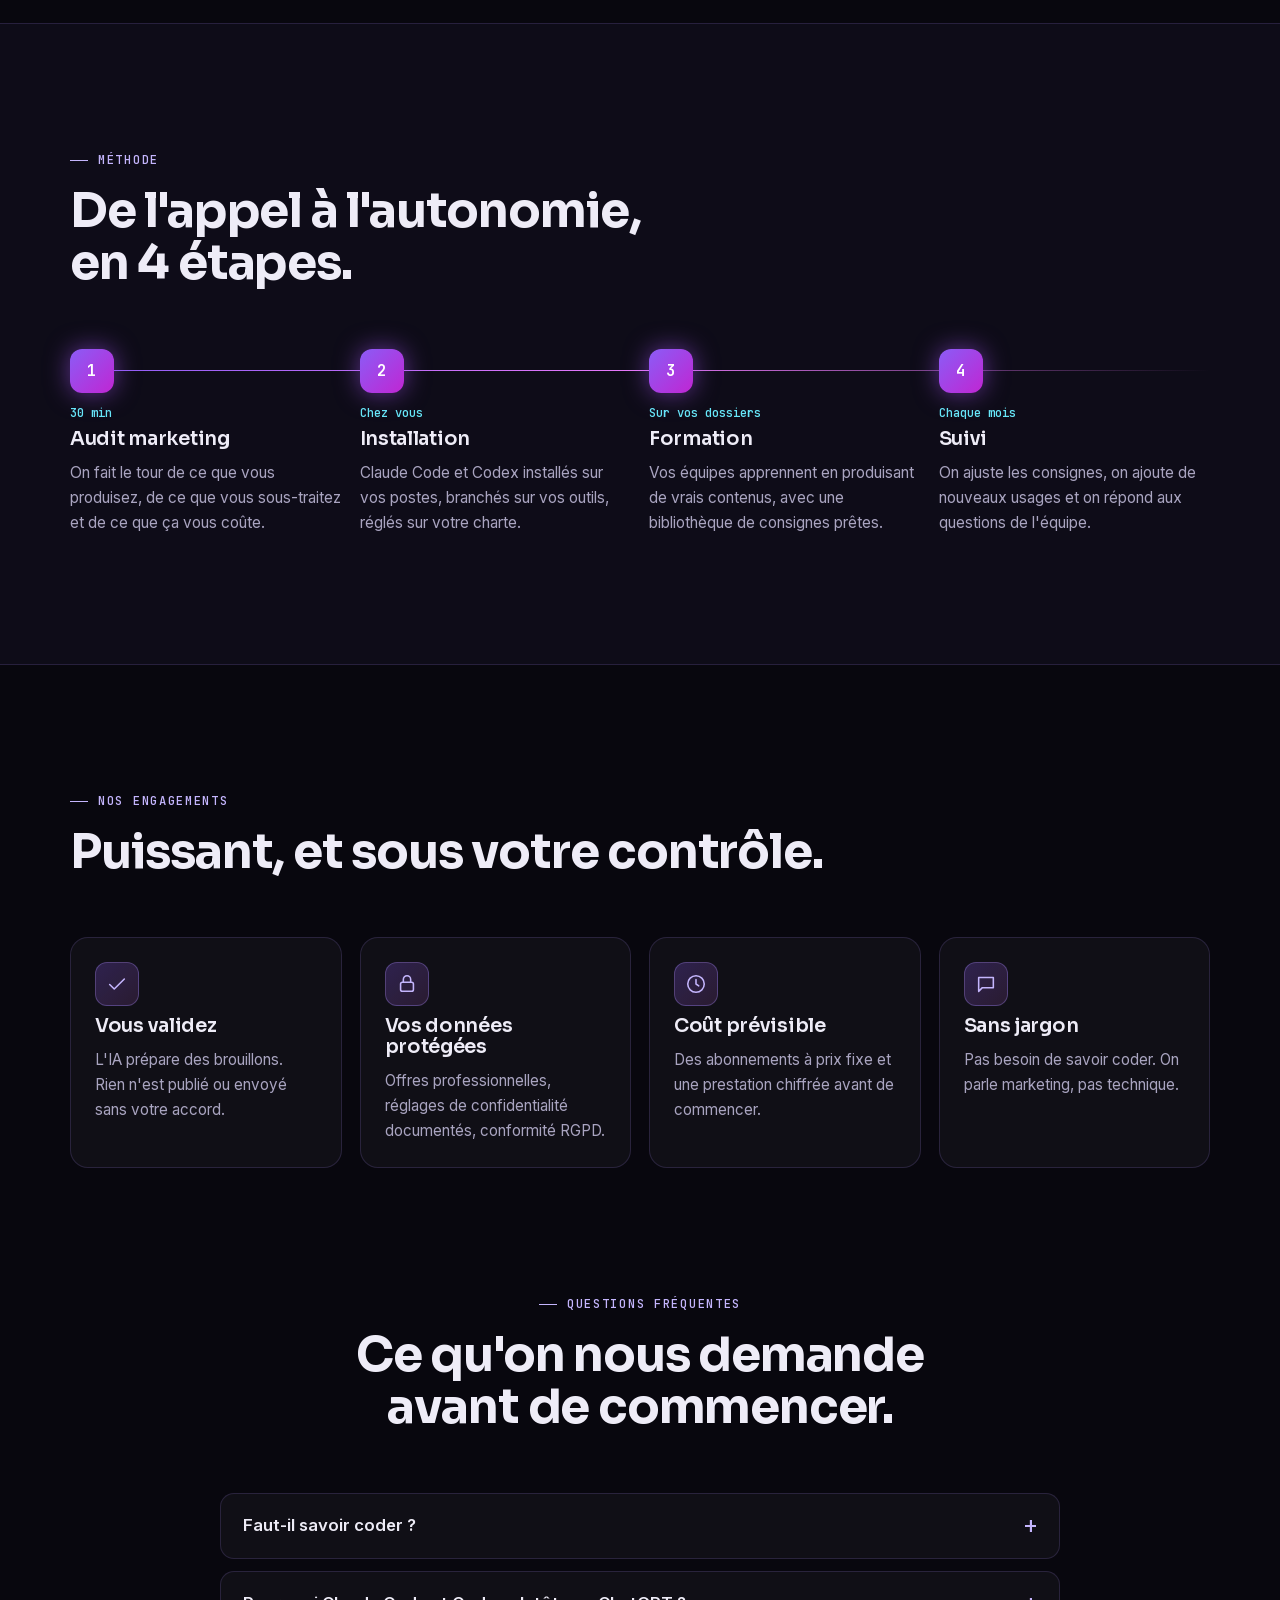
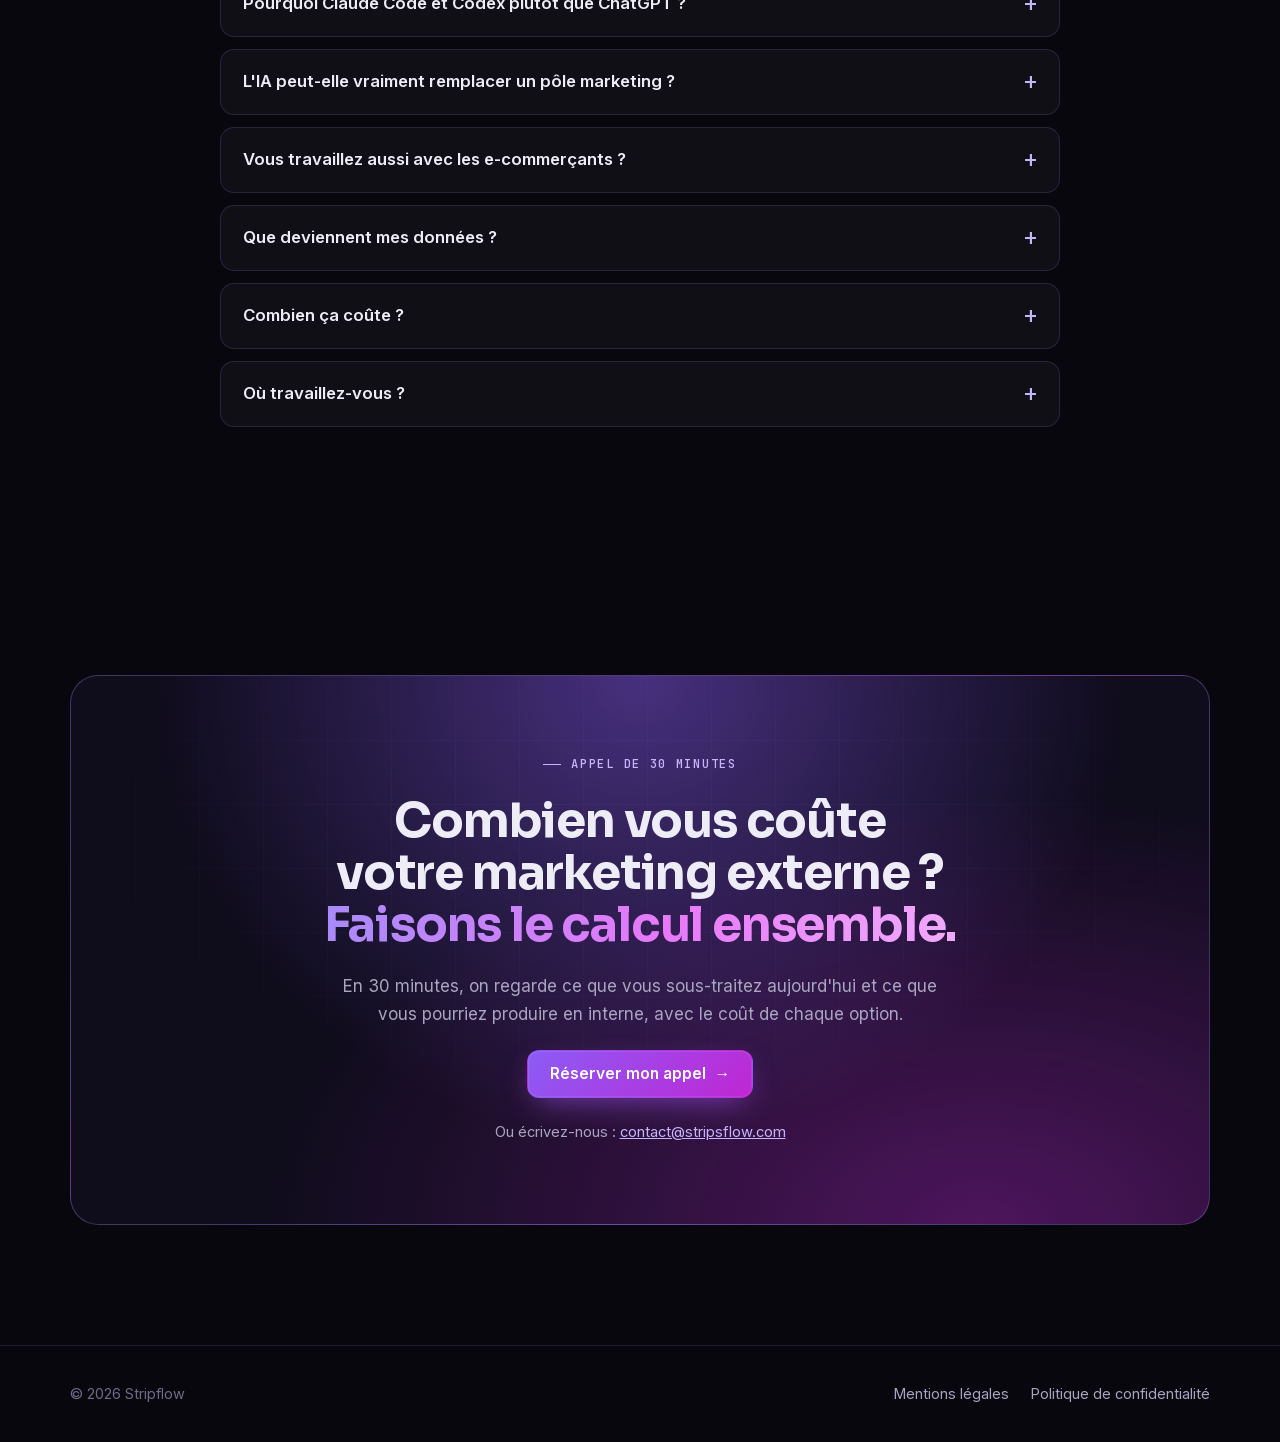
==== commit fd6960ef: "Aligne le site sur les vrais services : vidéo IA, statiques IA, montage IA (FR + EN) ; retire la LLC" ====
--- a/index.html
+++ b/index.html
@@ -4,9 +4,9 @@
 <meta charset="utf-8">
 <meta name="viewport" content="width=device-width, initial-scale=1, viewport-fit=cover">
 <title>Stripflow · Votre marketing en interne avec Claude Code et Codex</title>
-<meta name="description" content="Stripflow installe Claude Code et Codex chez les PME et les e-commerçants pour confier à l'IA tout leur pôle marketing : stratégie de contenu, création, publicités, e-mails et reporting.">
+<meta name="description" content="Stripflow crée vos vidéos IA, vos visuels statiques IA et vos montages vidéo, et installe Claude Code et Codex chez les PME et les e-commerçants pour produire en interne.">
 <meta property="og:title" content="Stripflow · Votre service marketing, en interne">
-<meta property="og:description" content="PME et e-commerçants : on installe Claude Code et Codex chez vous pour confier à l'IA tout votre pôle marketing.">
+<meta property="og:description" content="Vidéos IA, statiques IA, montage vidéo : votre création marketing confiée à l'IA.">
 <meta property="og:locale" content="fr_FR">
 <link rel="alternate" hreflang="fr" href="https://www.stripsflow.com/">
 <link rel="alternate" hreflang="en" href="https://www.stripsflow.com/en/">
@@ -42,7 +42,7 @@
       <div class="hero-copy">
         <span class="pill"><b>IA</b>Claude Code et Codex, installés chez vous</span>
         <h1>Votre service marketing, <span class="grad">en interne.</span></h1>
-        <p class="lead">PME ou e-commerçant&nbsp;: Stripflow installe Claude Code et Codex chez vous, les branche sur vos outils et vous apprend à les piloter. Stratégie de contenu, création, publicités, e-mails, reporting&nbsp;: tout votre pôle marketing est assuré par l'IA, sous votre contrôle.</p>
+        <p class="lead">PME ou e-commerçant&nbsp;: Stripflow installe Claude Code et Codex chez vous, les branche sur vos outils et vous apprend à les piloter. Vidéos IA, visuels statiques IA, montage vidéo&nbsp;: toute votre création marketing est assurée par l'IA, sous votre contrôle.</p>
         <div class="hero-cta">
           <a class="btn btn-primary" href="https://calendly.com/j50-lefeuvre/30min" target="_blank" rel="noopener">Réserver un appel de 30 min <span class="arrow" aria-hidden="true">→</span></a>
           <a class="btn btn-ghost" href="#services">Voir ce que vous produirez</a>
@@ -55,16 +55,16 @@
           <div class="term-bar"><i></i><i></i><i></i><span>~/marketing</span><em>Exemple</em></div>
           <div class="term-body">
             <div class="l cmd">$ <b>claude</b></div>
-            <div class="l p">Rédige la newsletter de décembre à partir des 3 derniers articles du blog, dans notre ton.</div>
-            <div class="l t">Lecture de blog/ (3 articles) et de charte/ton-de-voix.md</div>
-            <div class="l ok">newsletter-decembre.md créée · 612 mots</div>
-            <div class="l p">Décline-la en 5 posts LinkedIn et 3 annonces Meta.</div>
-            <div class="l t">Application de charte/formats-reseaux.md</div>
-            <div class="l ok">5 posts + 3 annonces → campagnes/decembre/</div>
-            <div class="l p">Prépare le rapport des campagnes de novembre. <span class="caret" aria-hidden="true"></span></div>
+            <div class="l p">Écris 3 scripts de pub vidéo de 30 s à partir des avis clients.</div>
+            <div class="l t">Lecture de avis/ (214 avis) et de marque/ton.md</div>
+            <div class="l ok">3 scripts → pubs/decembre/scripts/</div>
+            <div class="l p">Génère 6 visuels statiques au format 4:5 pour Meta.</div>
+            <div class="l t">Application de marque/charte-visuelle.md</div>
+            <div class="l ok">6 visuels → pubs/decembre/statiques/</div>
+            <div class="l p">Monte la vidéo UGC avec sous-titres et 3 accroches. <span class="caret" aria-hidden="true"></span></div>
           </div>
         </figure>
-        <div class="float-card"><b>À valider</b><span>8 brouillons prêts dans campagnes/decembre/. Rien n'est publié sans vous.</span></div>
+        <div class="float-card"><b>À valider</b><span>9 créas prêtes dans pubs/decembre/. Rien n'est publié sans vous.</span></div>
       </div>
     </div>
   </section>
@@ -73,7 +73,7 @@
     <div class="wrap">
       <p>Se branche sur vos outils</p>
       <ul>
-        <li>Google Workspace</li><li>Microsoft 365</li><li>Notion</li><li>HubSpot</li><li>WordPress</li><li>Shopify</li><li>Klaviyo</li><li>Google Ads</li><li>Meta Ads</li><li>Google Analytics</li>
+        <li>Google Drive</li><li>Dropbox</li><li>Notion</li><li>Shopify</li><li>WordPress</li><li>Meta Ads</li><li>TikTok Ads</li><li>Google Ads</li><li>YouTube</li>
       </ul>
     </div>
   </div>
@@ -82,28 +82,28 @@
     <div class="wrap">
       <div class="section-head">
         <span class="eyebrow">Pour qui</span>
-        <h2 id="pourqui-t">PME ou e-commerce&nbsp;: <span class="grad">votre pôle marketing, confié à l'IA.</span></h2>
+        <h2 id="pourqui-t">PME ou e-commerce&nbsp;: <span class="grad">votre création marketing, confiée à l'IA.</span></h2>
         <p class="lead">En France comme aux États-Unis. Vous gardez la stratégie et la validation&nbsp;; l'IA fait la production, chaque jour, à coût fixe.</p>
       </div>
       <div class="compare">
         <div class="col us">
           <h3>PME et entreprises B2B <span class="tag">B2B</span></h3>
           <ul>
-            <li>Articles de blog, pages SEO et études de cas</li>
-            <li>Posts LinkedIn et calendrier éditorial</li>
-            <li>Newsletters, séquences de prospection et de relance</li>
-            <li>Landing pages, présentations et supports commerciaux</li>
-            <li>Rapports de campagnes pour la direction</li>
+            <li>Vidéos IA pour vos réseaux, votre site et vos publicités</li>
+            <li>Visuels statiques&nbsp;: posts, bannières, publicités LinkedIn et Meta</li>
+            <li>Montage de vos vidéos&nbsp;: interviews, témoignages, webinaires découpés en extraits</li>
+            <li>Sous-titres, formats verticaux et déclinaisons pour chaque réseau</li>
+            <li>Claude Code et Codex installés pour produire en interne</li>
           </ul>
         </div>
         <div class="col us">
           <h3>E-commerçants <span class="tag">E-commerce</span></h3>
           <ul>
-            <li>Stratégie de contenu&nbsp;: angles, avatars, calendrier de publication</li>
-            <li>Fiches produits et descriptions optimisées pour le référencement</li>
-            <li>Scripts de pubs vidéo et UGC, accroches et variantes à tester</li>
-            <li>E-mails et automatisations&nbsp;: bienvenue, panier abandonné, relance</li>
-            <li>Analyse des pubs, des avis clients et des concurrents</li>
+            <li>Stratégie de contenu&nbsp;: angles, avatars, plan de créas à tester</li>
+            <li>Pubs vidéo IA et UGC pour Meta et TikTok</li>
+            <li>Visuels statiques produit et publicités au format de chaque plateforme</li>
+            <li>Montage vidéo&nbsp;: accroches, sous-titres, variantes à tester</li>
+            <li>Claude Code et Codex installés pour produire en interne</li>
           </ul>
         </div>
       </div>
@@ -113,46 +113,46 @@
   <section class="section" id="services" aria-labelledby="services-t" style="padding-top: 0;">
     <div class="wrap">
       <div class="section-head">
-        <span class="eyebrow">Ce que vous produisez en interne</span>
-        <h2 id="services-t">Tout votre marketing, <span class="grad">produit par vos équipes.</span></h2>
-        <p class="lead">Vos équipes donnent la consigne en français. Claude Code et Codex font le travail dans vos fichiers et vos outils, selon votre charte.</p>
+        <span class="eyebrow">Ce que vous produisez</span>
+        <h2 id="services-t">Vidéo, statique, montage&nbsp;: <span class="grad">vos créas, faites avec l'IA.</span></h2>
+        <p class="lead">On les produit pour vous, ou on installe Claude Code et Codex chez vous pour que vos équipes les produisent en interne, selon votre charte.</p>
       </div>
       <div class="cards">
         <article class="card">
+          <span class="ic" aria-hidden="true"><svg viewBox="0 0 24 24"><rect x="3" y="5" width="14" height="14" rx="2"/><path d="M17 10l4-2v8l-4-2"/></svg></span>
+          <h3>Vidéos IA</h3>
+          <p>Vidéos produit, B-roll, avatars et scènes générées par IA, pour vos pubs, votre site et vos réseaux.</p>
+          <code>génère 4 plans produit en 9:16 pour la pub de Noël</code>
+        </article>
+        <article class="card">
+          <span class="ic" aria-hidden="true"><svg viewBox="0 0 24 24"><circle cx="12" cy="8" r="4"/><path d="M4 21a8 8 0 0 1 16 0"/></svg></span>
+          <h3>Pubs UGC IA</h3>
+          <p>Vidéos au format « témoignage client », pensées pour Meta et TikTok, du script à la vidéo finale.</p>
+          <code>crée 3 UGC de 20 s sur l'angle « enfin dormir »</code>
+        </article>
+        <article class="card">
+          <span class="ic" aria-hidden="true"><svg viewBox="0 0 24 24"><rect x="3" y="3" width="18" height="18" rx="2"/><circle cx="9" cy="9" r="2"/><path d="M21 15l-5-5L5 21"/></svg></span>
+          <h3>Visuels statiques IA</h3>
+          <p>Publicités, posts et bannières générés par IA, avec votre produit, votre charte et vos textes.</p>
+          <code>décline 6 statiques 4:5 sur l'offre 2 achetés, 1 offert</code>
+        </article>
+        <article class="card">
+          <span class="ic" aria-hidden="true"><svg viewBox="0 0 24 24"><circle cx="6" cy="6" r="3"/><circle cx="6" cy="18" r="3"/><path d="M20 4L8.1 15.9M14.5 14.5L20 20M8.1 8.1L12 12"/></svg></span>
+          <h3>Montage vidéo IA</h3>
+          <p>Découpe, sous-titres, rythme, musique&nbsp;: vos rushs deviennent des vidéos prêtes à publier.</p>
+          <code>monte l'interview en 5 extraits de 30 s sous-titrés</code>
+        </article>
+        <article class="card">
           <span class="ic" aria-hidden="true"><svg viewBox="0 0 24 24"><path d="M4 19.5V5a2 2 0 0 1 2-2h9l5 5v11.5a1.5 1.5 0 0 1-1.5 1.5h-13A1.5 1.5 0 0 1 4 19.5z"/><path d="M14 3v5h5M8 13h8M8 17h5"/></svg></span>
-          <h3>Contenus et SEO</h3>
-          <p>Articles de blog, pages optimisées pour Google, livres blancs et études de cas, dans votre ton.</p>
-          <code>écris l'article « 5 erreurs de trésorerie » pour le blog</code>
-        </article>
-        <article class="card">
-          <span class="ic" aria-hidden="true"><svg viewBox="0 0 24 24"><path d="M3 11v2a1 1 0 0 0 1 1h2l5 4V6L6 10H4a1 1 0 0 0-1 1z"/><path d="M15.5 8.5a5 5 0 0 1 0 7M18.5 5.5a9 9 0 0 1 0 13"/></svg></span>
-          <h3>Réseaux sociaux</h3>
-          <p>Posts LinkedIn, carrousels et calendrier éditorial du mois, déclinés à partir de vos contenus existants.</p>
-          <code>planifie 12 posts LinkedIn pour janvier</code>
-        </article>
-        <article class="card">
-          <span class="ic" aria-hidden="true"><svg viewBox="0 0 24 24"><rect x="3" y="4" width="18" height="16" rx="2"/><path d="M3 9h18M8 14h3M8 17h6"/></svg></span>
-          <h3>Publicités</h3>
-          <p>Accroches, textes et variantes d'annonces Google et Meta, prêts à tester.</p>
-          <code>propose 10 accroches pour la campagne salon</code>
-        </article>
-        <article class="card">
-          <span class="ic" aria-hidden="true"><svg viewBox="0 0 24 24"><rect x="3" y="5" width="18" height="14" rx="2"/><path d="M3 7l9 6 9-6"/></svg></span>
-          <h3>E-mails et newsletters</h3>
-          <p>Newsletters, séquences de relance et de bienvenue, rédigées puis mises en forme.</p>
-          <code>écris la séquence de bienvenue en 4 e-mails</code>
-        </article>
-        <article class="card">
-          <span class="ic" aria-hidden="true"><svg viewBox="0 0 24 24"><path d="M8 9l-4 3 4 3M16 9l4 3-4 3M13.5 6l-3 12"/></svg></span>
-          <h3>Pages web et landing pages</h3>
-          <p>Claude Code et Codex écrivent le code&nbsp;: pages de campagne, formulaires, mises à jour du site.</p>
-          <code>crée la landing page du webinaire de février</code>
-        </article>
-        <article class="card">
-          <span class="ic" aria-hidden="true"><svg viewBox="0 0 24 24"><path d="M4 20V10M10 20V4M16 20v-7M22 20H2"/></svg></span>
-          <h3>Reporting et veille</h3>
-          <p>Rapport mensuel des campagnes à partir de vos exports, suivi des concurrents, synthèses pour la direction.</p>
-          <code>résume les résultats de novembre en une page</code>
+          <h3>Scripts et accroches</h3>
+          <p>Angles, scripts et accroches tirés de vos avis clients et de ce qui marche chez vos concurrents.</p>
+          <code>propose 10 accroches à partir des avis 5 étoiles</code>
+        </article>
+        <article class="card">
+          <span class="ic" aria-hidden="true"><svg viewBox="0 0 24 24"><rect x="3" y="3" width="7" height="7" rx="1"/><rect x="14" y="3" width="7" height="7" rx="1"/><rect x="3" y="14" width="7" height="7" rx="1"/><rect x="14" y="14" width="7" height="7" rx="1"/></svg></span>
+          <h3>Déclinaisons à tester</h3>
+          <p>Chaque créa déclinée en formats 9:16, 4:5 et 1:1 et en variantes d'accroche, prête pour vos tests.</p>
+          <code>décline la vidéo gagnante en 5 accroches</code>
         </article>
       </div>
     </div>
@@ -207,7 +207,7 @@
         </article>
         <article class="stack-item wide">
           <div><h3>Vos méthodes, écrites une fois</h3><p>Ton de voix, charte, formats, process de validation&nbsp;: on les transforme en consignes prêtes à l'emploi que tout le monde réutilise.</p></div>
-          <div><h3>Vos outils connectés</h3><p>Messagerie, documents, CRM, site, régies publicitaires, statistiques&nbsp;: l'IA travaille là où sont vos données.</p></div>
+          <div><h3>Vos outils connectés</h3><p>Dossiers partagés, boutique, site, comptes publicitaires&nbsp;: l'IA travaille là où sont vos fichiers.</p></div>
           <div><h3>Vos équipes autonomes</h3><p>Formation pratique sur vos vrais dossiers, pour que chacun produise seul à la fin de l'installation.</p></div>
         </article>
       </div>
@@ -253,8 +253,8 @@
       <div class="faq">
         <details><summary>Faut-il savoir coder&nbsp;?</summary><p>Non. Vos équipes donnent leurs consignes en français, comme à un collaborateur. On s'occupe de l'installation et des réglages techniques.</p></details>
         <details><summary>Pourquoi Claude Code et Codex plutôt que ChatGPT&nbsp;?</summary><p>Un chatbot répond dans une fenêtre et il faut tout copier-coller. Claude Code et Codex sont des agents&nbsp;: ils lisent vos fichiers, appliquent votre charte et produisent le travail fini directement dans vos dossiers et vos outils.</p></details>
-        <details><summary>L'IA peut-elle vraiment remplacer un pôle marketing&nbsp;?</summary><p>Elle en assure la production&nbsp;: stratégie de contenu, rédaction, déclinaisons, scripts, e-mails, rapports. Vous, ou une seule personne de votre équipe, gardez la direction&nbsp;: vous fixez les objectifs, relisez et validez avant publication.</p></details>
-        <details><summary>Vous travaillez aussi avec les e-commerçants&nbsp;?</summary><p>Oui. Boutiques Shopify ou autres&nbsp;: on branche l'IA sur votre boutique, vos campagnes publicitaires et votre outil d'e-mailing, puis on vous apprend à produire contenus, pubs et e-mails en interne.</p></details>
+        <details><summary>L'IA peut-elle vraiment remplacer un pôle marketing&nbsp;?</summary><p>Elle en assure la production&nbsp;: stratégie de contenu, scripts, vidéos, visuels, montages, déclinaisons. Vous, ou une seule personne de votre équipe, gardez la direction&nbsp;: vous fixez les objectifs, relisez et validez avant publication.</p></details>
+        <details><summary>Vous travaillez aussi avec les e-commerçants&nbsp;?</summary><p>Oui. Boutiques Shopify ou autres&nbsp;: on branche l'IA sur votre boutique et vos comptes publicitaires, puis on produit avec vous vidéos, visuels et montages, ou on vous apprend à les faire en interne.</p></details>
         <details><summary>Que deviennent mes données&nbsp;?</summary><p>On utilise les offres professionnelles des éditeurs et on règle avec vous ce qui est partagé. Chaque réglage est documenté pour votre conformité au RGPD.</p></details>
         <details><summary>Combien ça coûte&nbsp;?</summary><p>Deux postes&nbsp;: les abonnements aux outils, à prix fixe chaque mois, et notre prestation d'installation et de suivi. Vous recevez un chiffrage précis après l'audit de 30 minutes, avant tout engagement.</p></details>
         <details><summary>Où travaillez-vous&nbsp;?</summary><p>En France et aux États-Unis. Installation, formation et suivi se font à distance, en visio, avec un accès sécurisé à vos postes.</p></details>
@@ -279,7 +279,7 @@
 
 <footer class="site-footer">
   <div class="wrap">
-    <span>© 2026 Stripflow · Neora Group LLC</span>
+    <span>© 2026 Stripflow</span>
     <nav aria-label="Informations légales">
       <a href="mentions-legales.html">Mentions légales</a>
       <a href="confidentialite.html">Politique de confidentialité</a>
--- a/styles.css
+++ b/styles.css
@@ -235,3 +235,5 @@
 .nav .lang-switch a.l[aria-current="true"] { color: #fff; background: linear-gradient(135deg, #8b5cf6, #c026d3); }
 @media (max-width: 900px) { .nav .lang-switch a.l { display: inline-flex; } .nav { gap: 10px; } }
 @media (max-width: 420px) { .nav .btn { padding: .7em .8em; font-size: .82rem; } }
+.term { margin: 0; }
+h1 .grad { white-space: nowrap; }
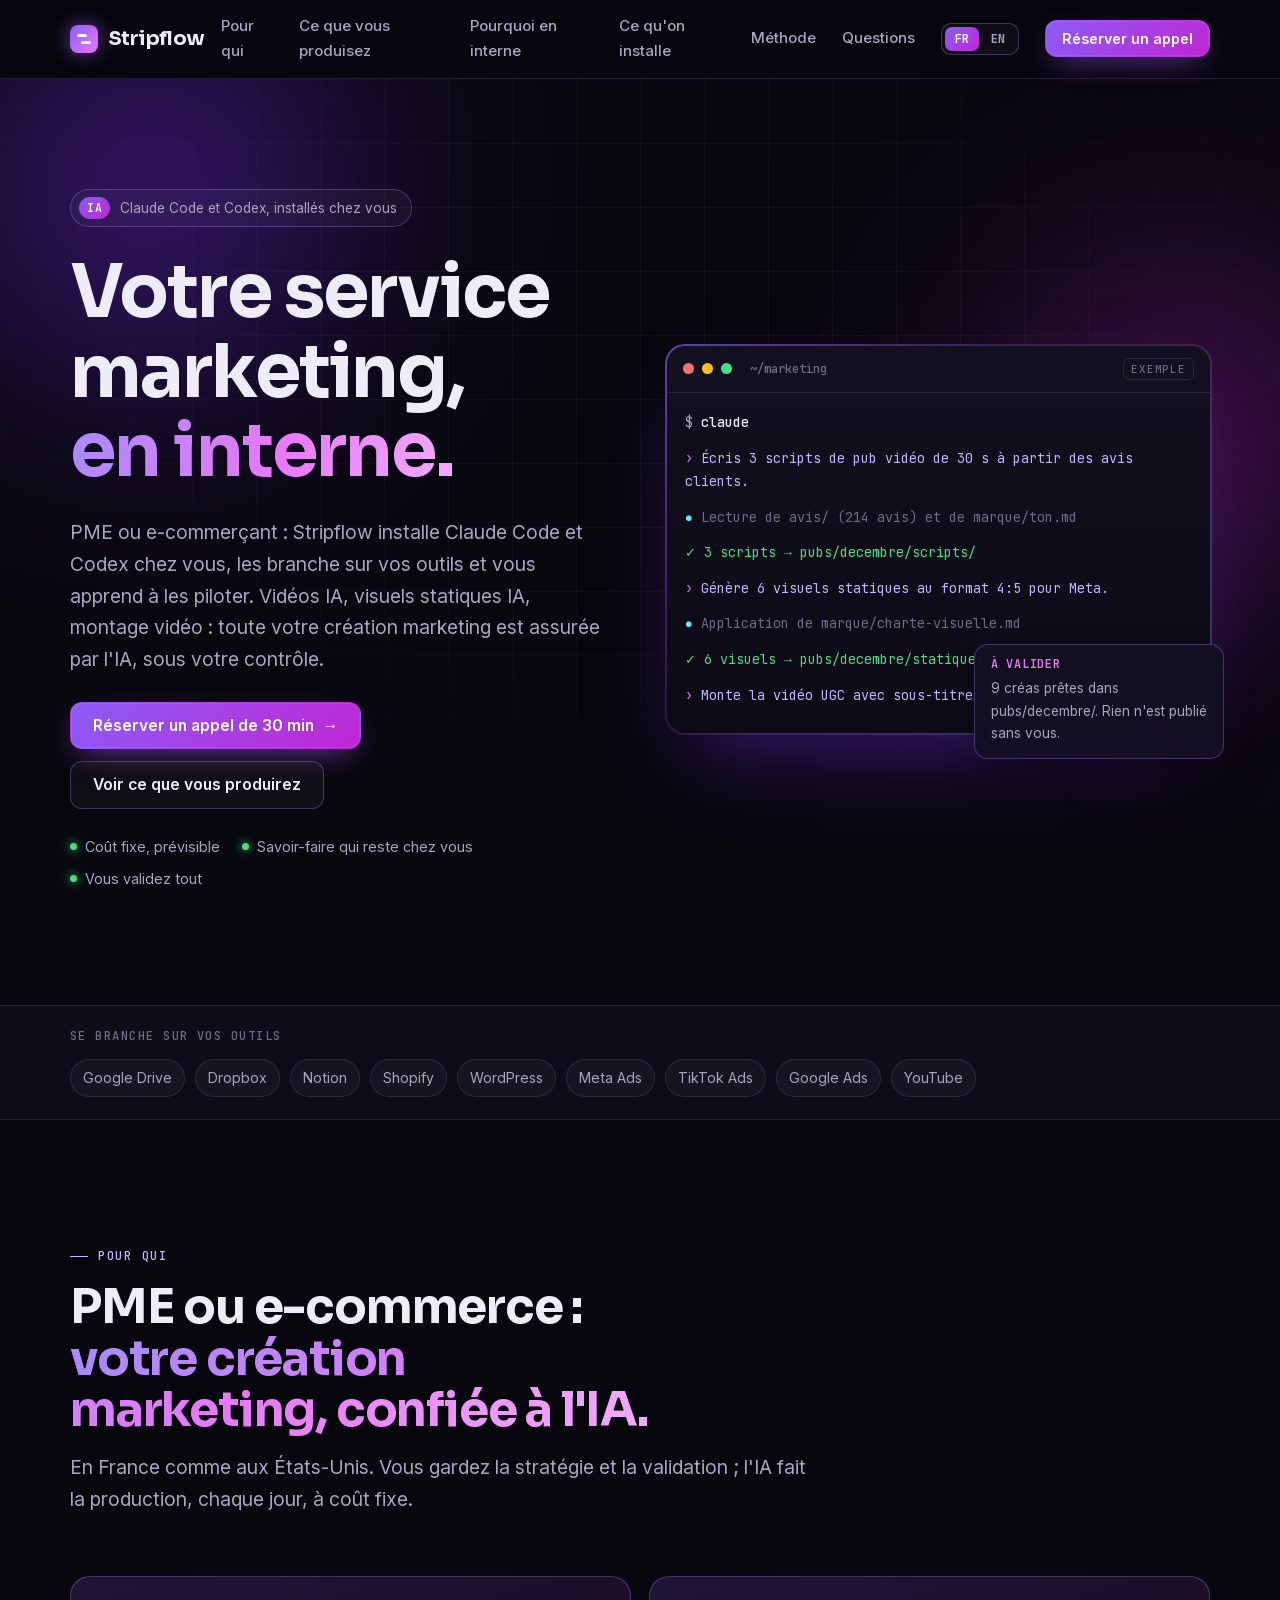
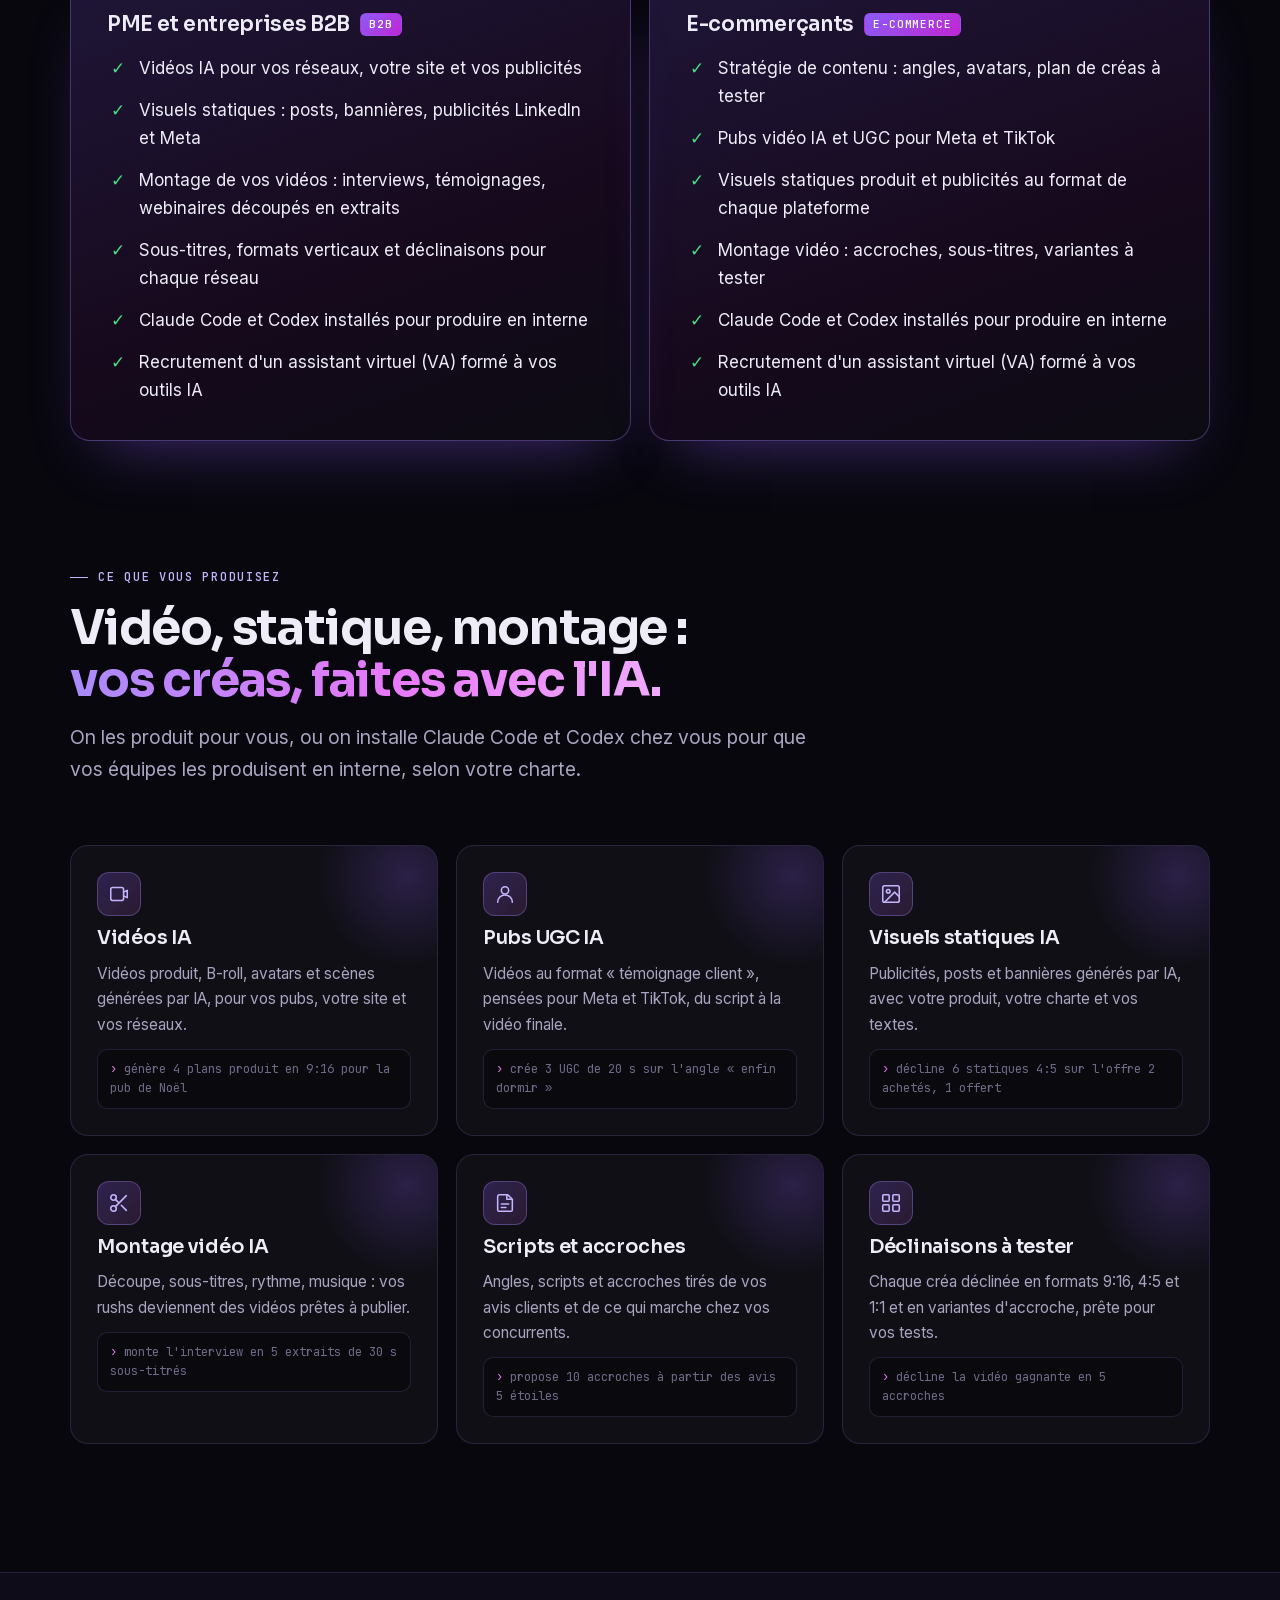
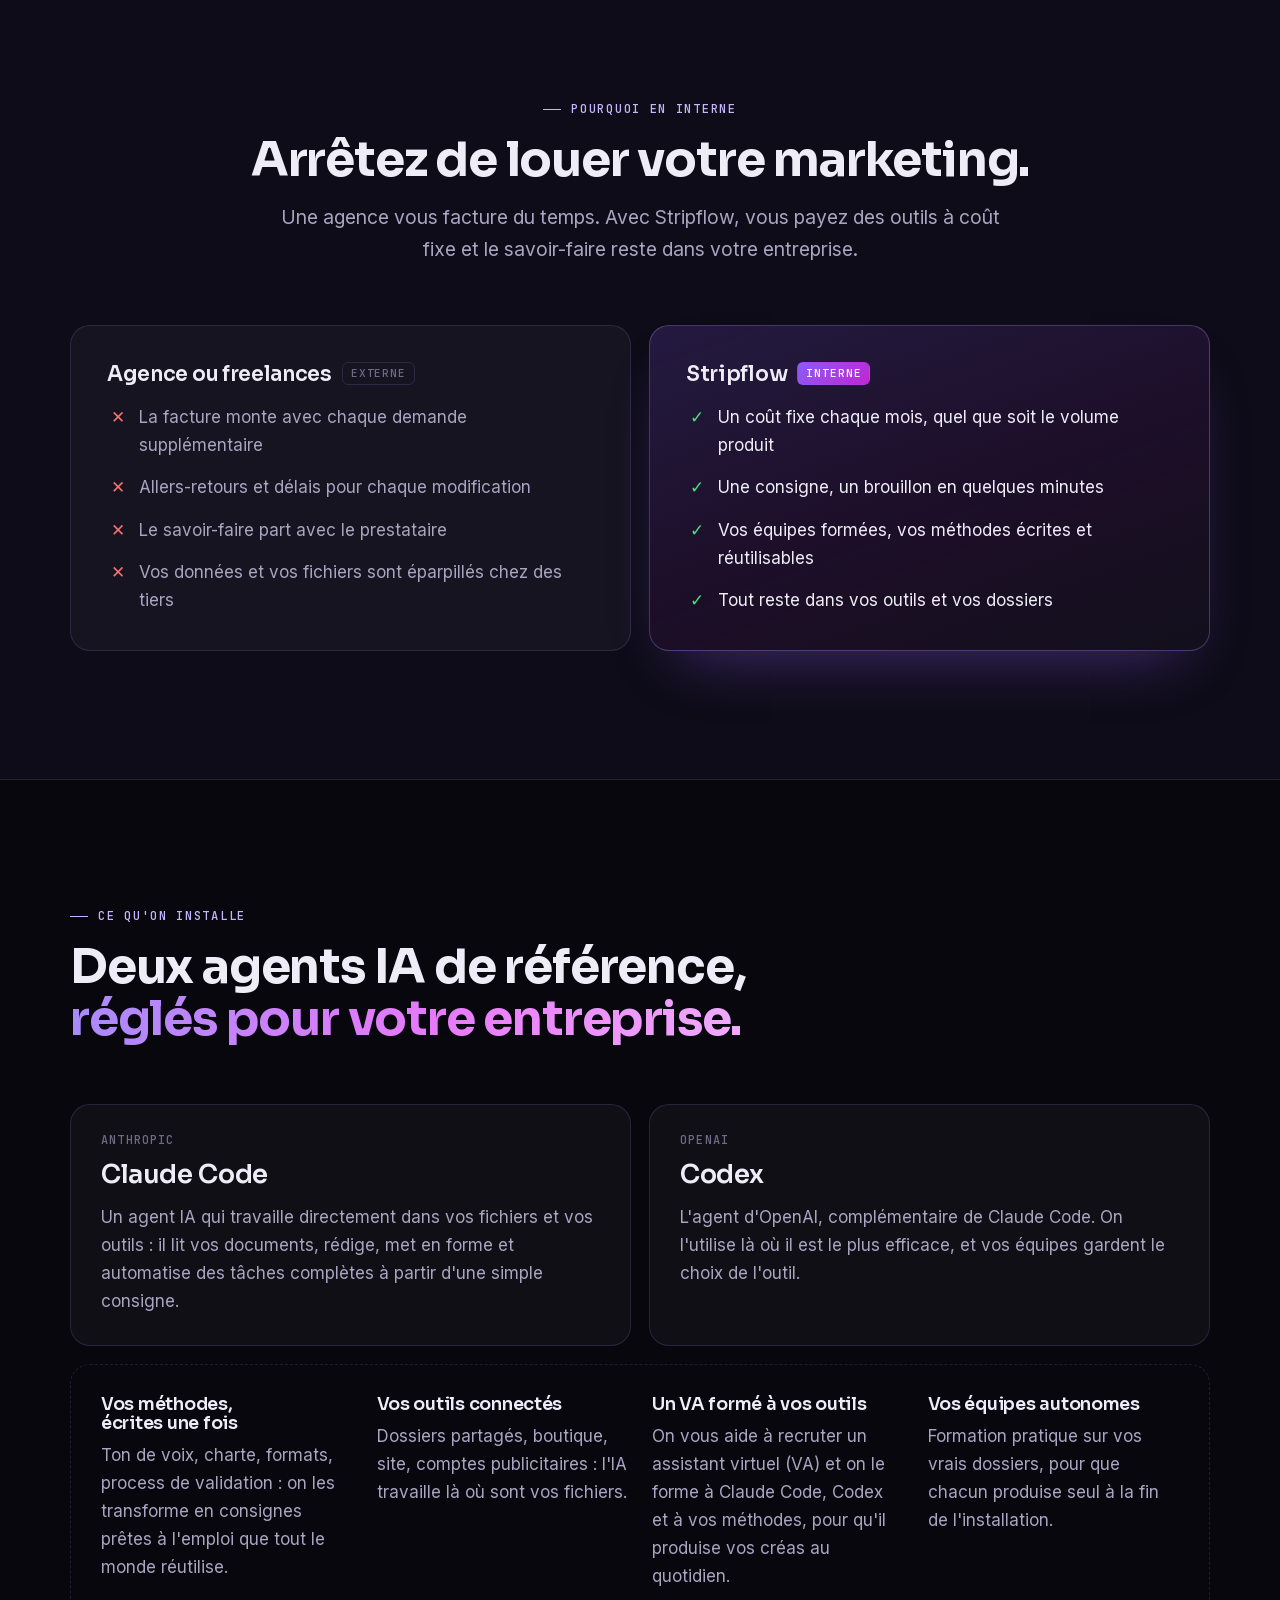
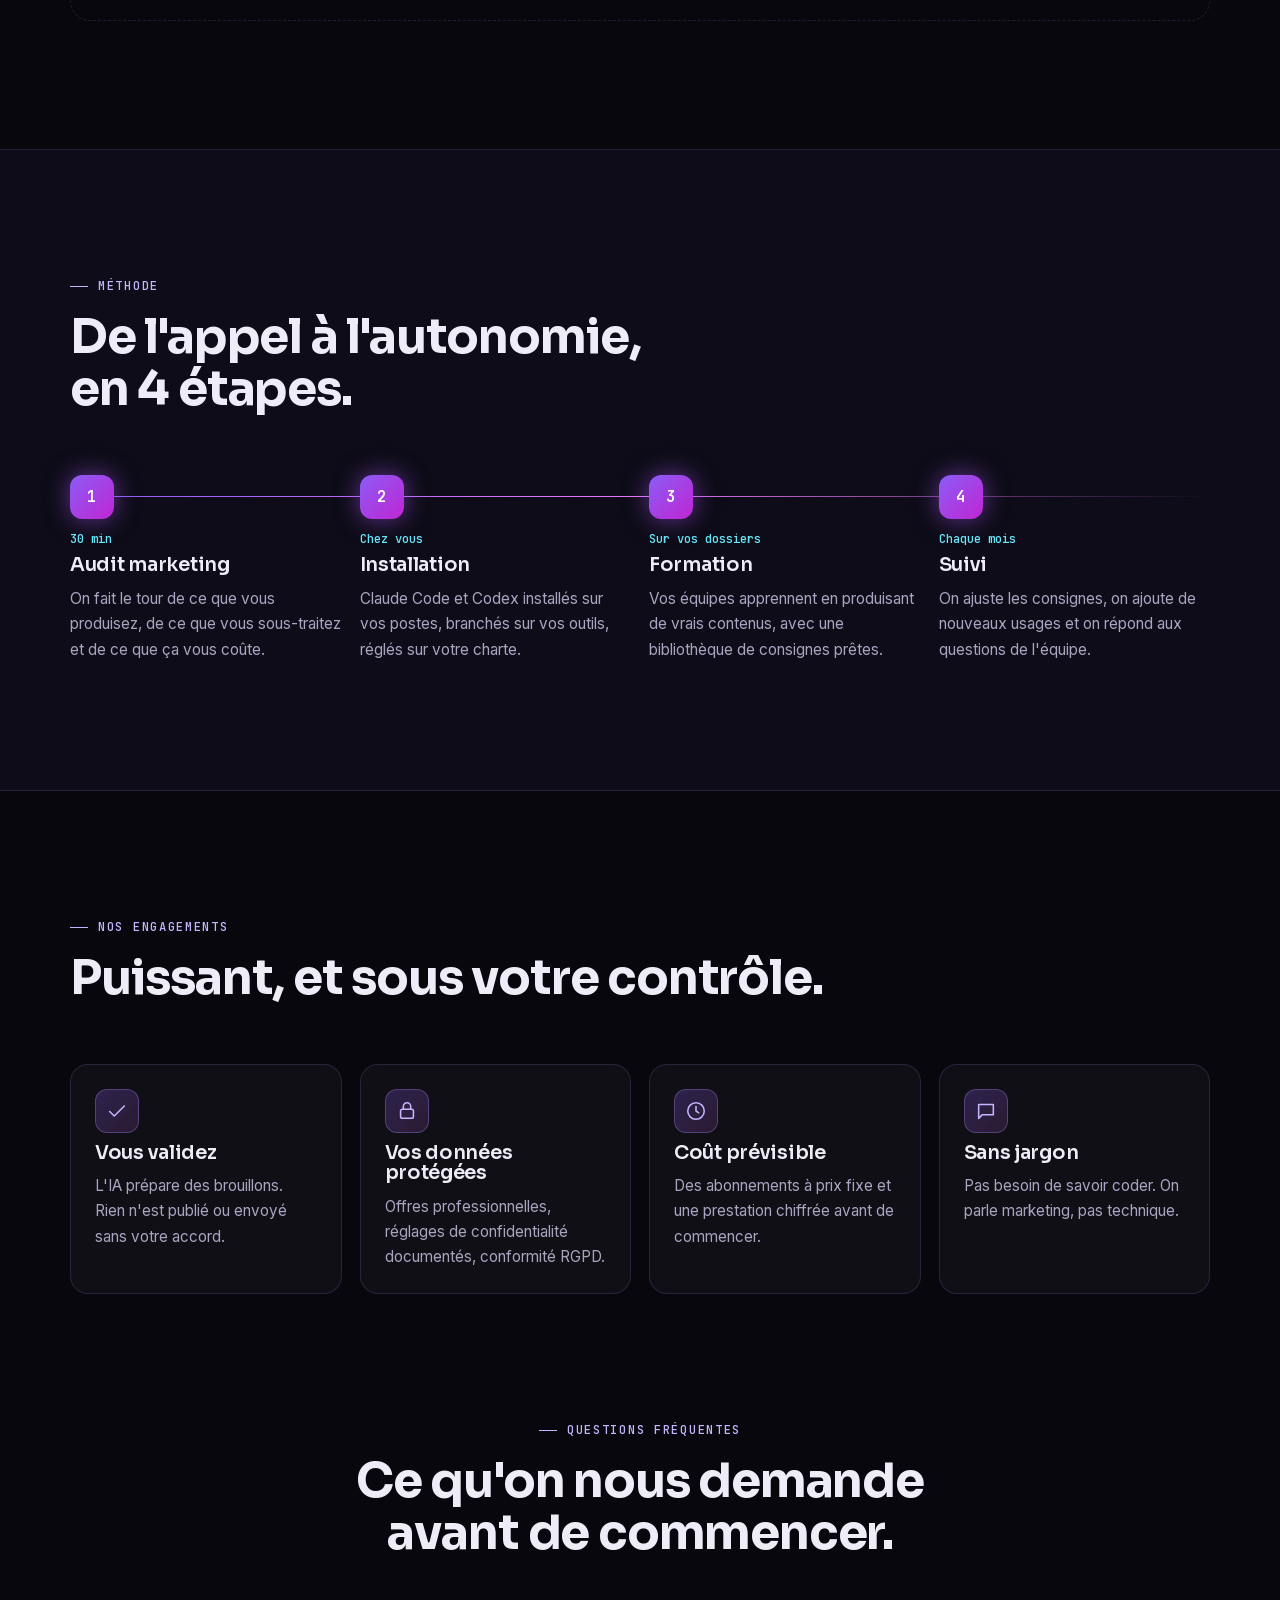
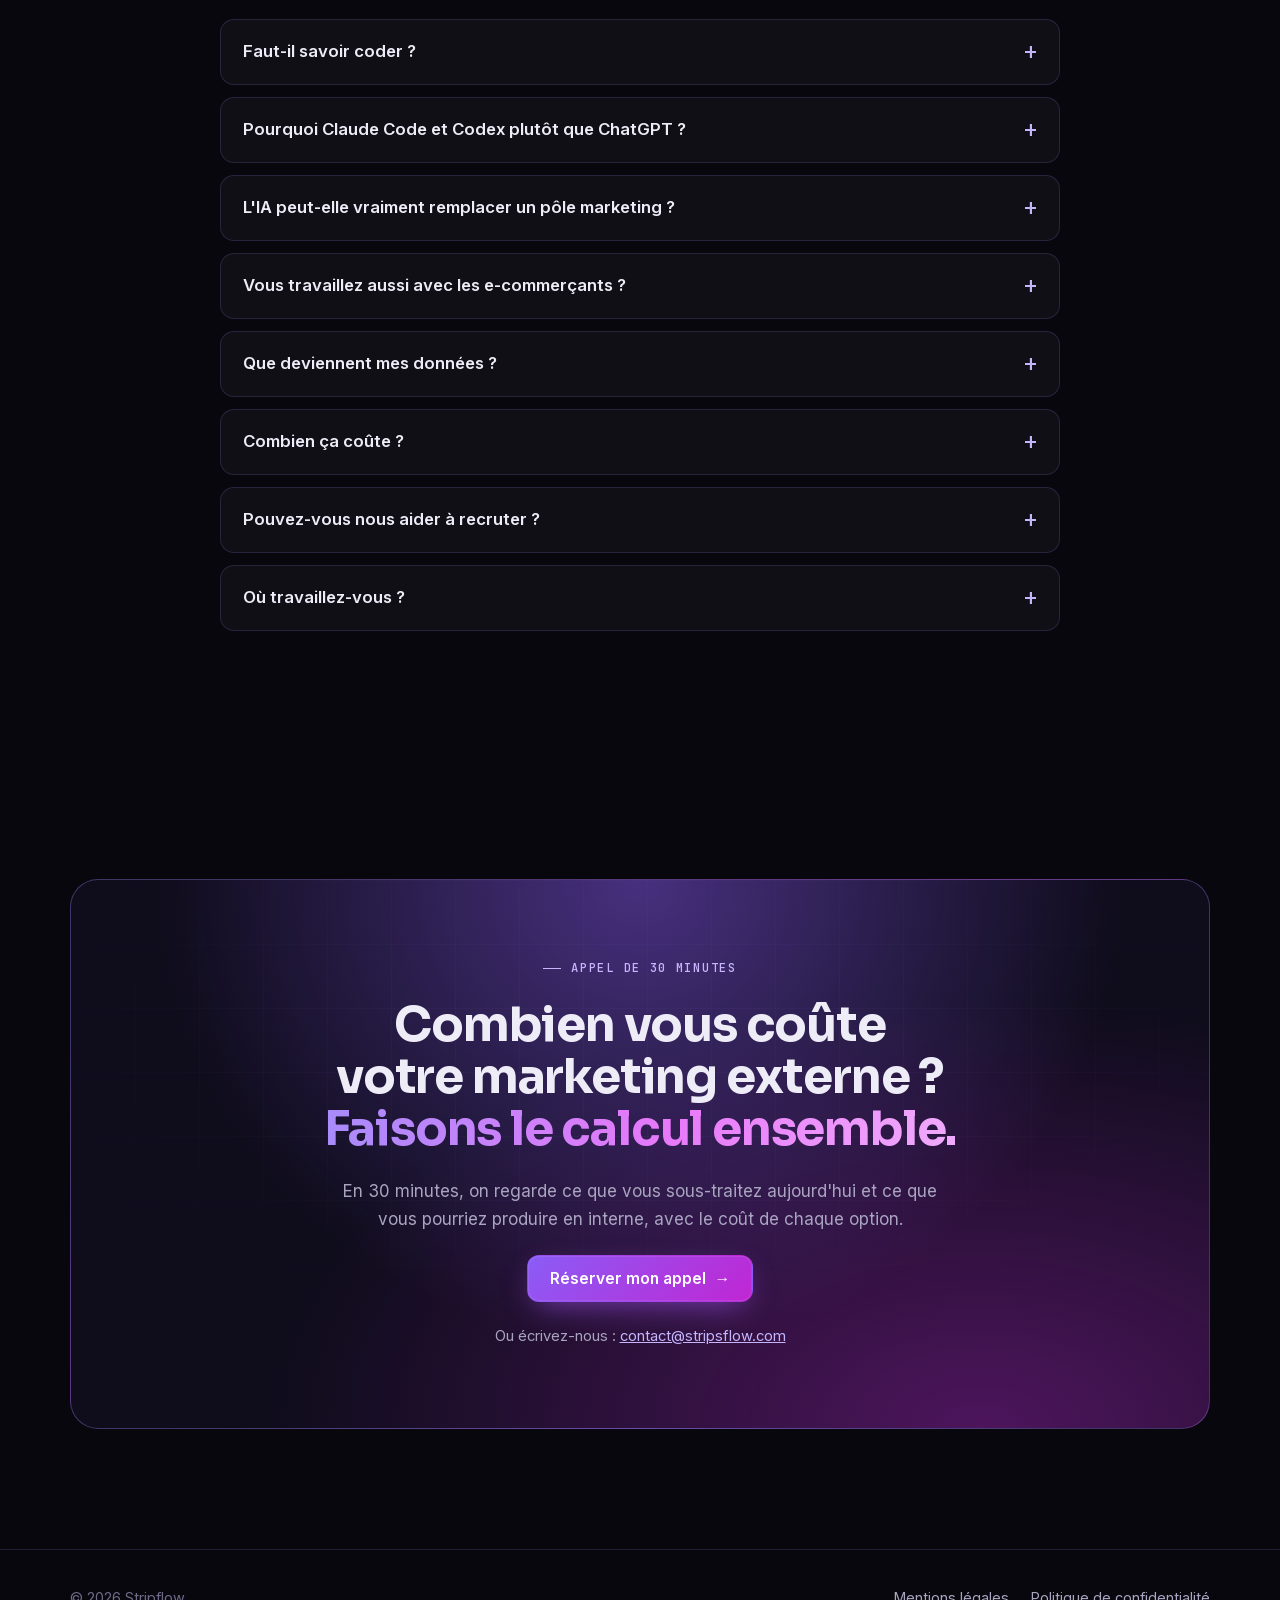
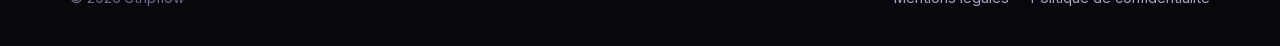
==== commit bd004078: "Ajoute le recrutement de VA formés aux outils IA (FR + EN) Co-Authored-By: Claude Opus 5.5 <noreply@" ====
--- a/index.html
+++ b/index.html
@@ -94,6 +94,7 @@
             <li>Montage de vos vidéos&nbsp;: interviews, témoignages, webinaires découpés en extraits</li>
             <li>Sous-titres, formats verticaux et déclinaisons pour chaque réseau</li>
             <li>Claude Code et Codex installés pour produire en interne</li>
+            <li>Recrutement d'un assistant virtuel (VA) formé à vos outils IA</li>
           </ul>
         </div>
         <div class="col us">
@@ -104,6 +105,7 @@
             <li>Visuels statiques produit et publicités au format de chaque plateforme</li>
             <li>Montage vidéo&nbsp;: accroches, sous-titres, variantes à tester</li>
             <li>Claude Code et Codex installés pour produire en interne</li>
+            <li>Recrutement d'un assistant virtuel (VA) formé à vos outils IA</li>
           </ul>
         </div>
       </div>
@@ -208,6 +210,7 @@
         <article class="stack-item wide">
           <div><h3>Vos méthodes, écrites une fois</h3><p>Ton de voix, charte, formats, process de validation&nbsp;: on les transforme en consignes prêtes à l'emploi que tout le monde réutilise.</p></div>
           <div><h3>Vos outils connectés</h3><p>Dossiers partagés, boutique, site, comptes publicitaires&nbsp;: l'IA travaille là où sont vos fichiers.</p></div>
+          <div><h3>Un VA formé à vos outils</h3><p>On vous aide à recruter un assistant virtuel (VA) et on le forme à Claude Code, Codex et à vos méthodes, pour qu'il produise vos créas au quotidien.</p></div>
           <div><h3>Vos équipes autonomes</h3><p>Formation pratique sur vos vrais dossiers, pour que chacun produise seul à la fin de l'installation.</p></div>
         </article>
       </div>
@@ -257,6 +260,7 @@
         <details><summary>Vous travaillez aussi avec les e-commerçants&nbsp;?</summary><p>Oui. Boutiques Shopify ou autres&nbsp;: on branche l'IA sur votre boutique et vos comptes publicitaires, puis on produit avec vous vidéos, visuels et montages, ou on vous apprend à les faire en interne.</p></details>
         <details><summary>Que deviennent mes données&nbsp;?</summary><p>On utilise les offres professionnelles des éditeurs et on règle avec vous ce qui est partagé. Chaque réglage est documenté pour votre conformité au RGPD.</p></details>
         <details><summary>Combien ça coûte&nbsp;?</summary><p>Deux postes&nbsp;: les abonnements aux outils, à prix fixe chaque mois, et notre prestation d'installation et de suivi. Vous recevez un chiffrage précis après l'audit de 30 minutes, avant tout engagement.</p></details>
+        <details><summary>Pouvez-vous nous aider à recruter&nbsp;?</summary><p>Oui. Si vous n'avez personne en interne pour piloter l'IA, on vous aide à recruter un assistant virtuel (VA), puis on le forme à Claude Code, Codex et à vos méthodes de création. Il produit vos vidéos, visuels et montages au quotidien, et vous validez.</p></details>
         <details><summary>Où travaillez-vous&nbsp;?</summary><p>En France et aux États-Unis. Installation, formation et suivi se font à distance, en visio, avec un accès sécurisé à vos postes.</p></details>
       </div>
     </div>
--- a/styles.css
+++ b/styles.css
@@ -237,3 +237,6 @@
 @media (max-width: 420px) { .nav .btn { padding: .7em .8em; font-size: .82rem; } }
 .term { margin: 0; }
 h1 .grad { white-space: nowrap; }
+.stack-item.wide { grid-template-columns: repeat(4, minmax(0, 1fr)); }
+@media (max-width: 1000px) { .stack-item.wide { grid-template-columns: repeat(2, minmax(0, 1fr)); } }
+@media (max-width: 600px) { .stack-item.wide { grid-template-columns: 1fr; } }
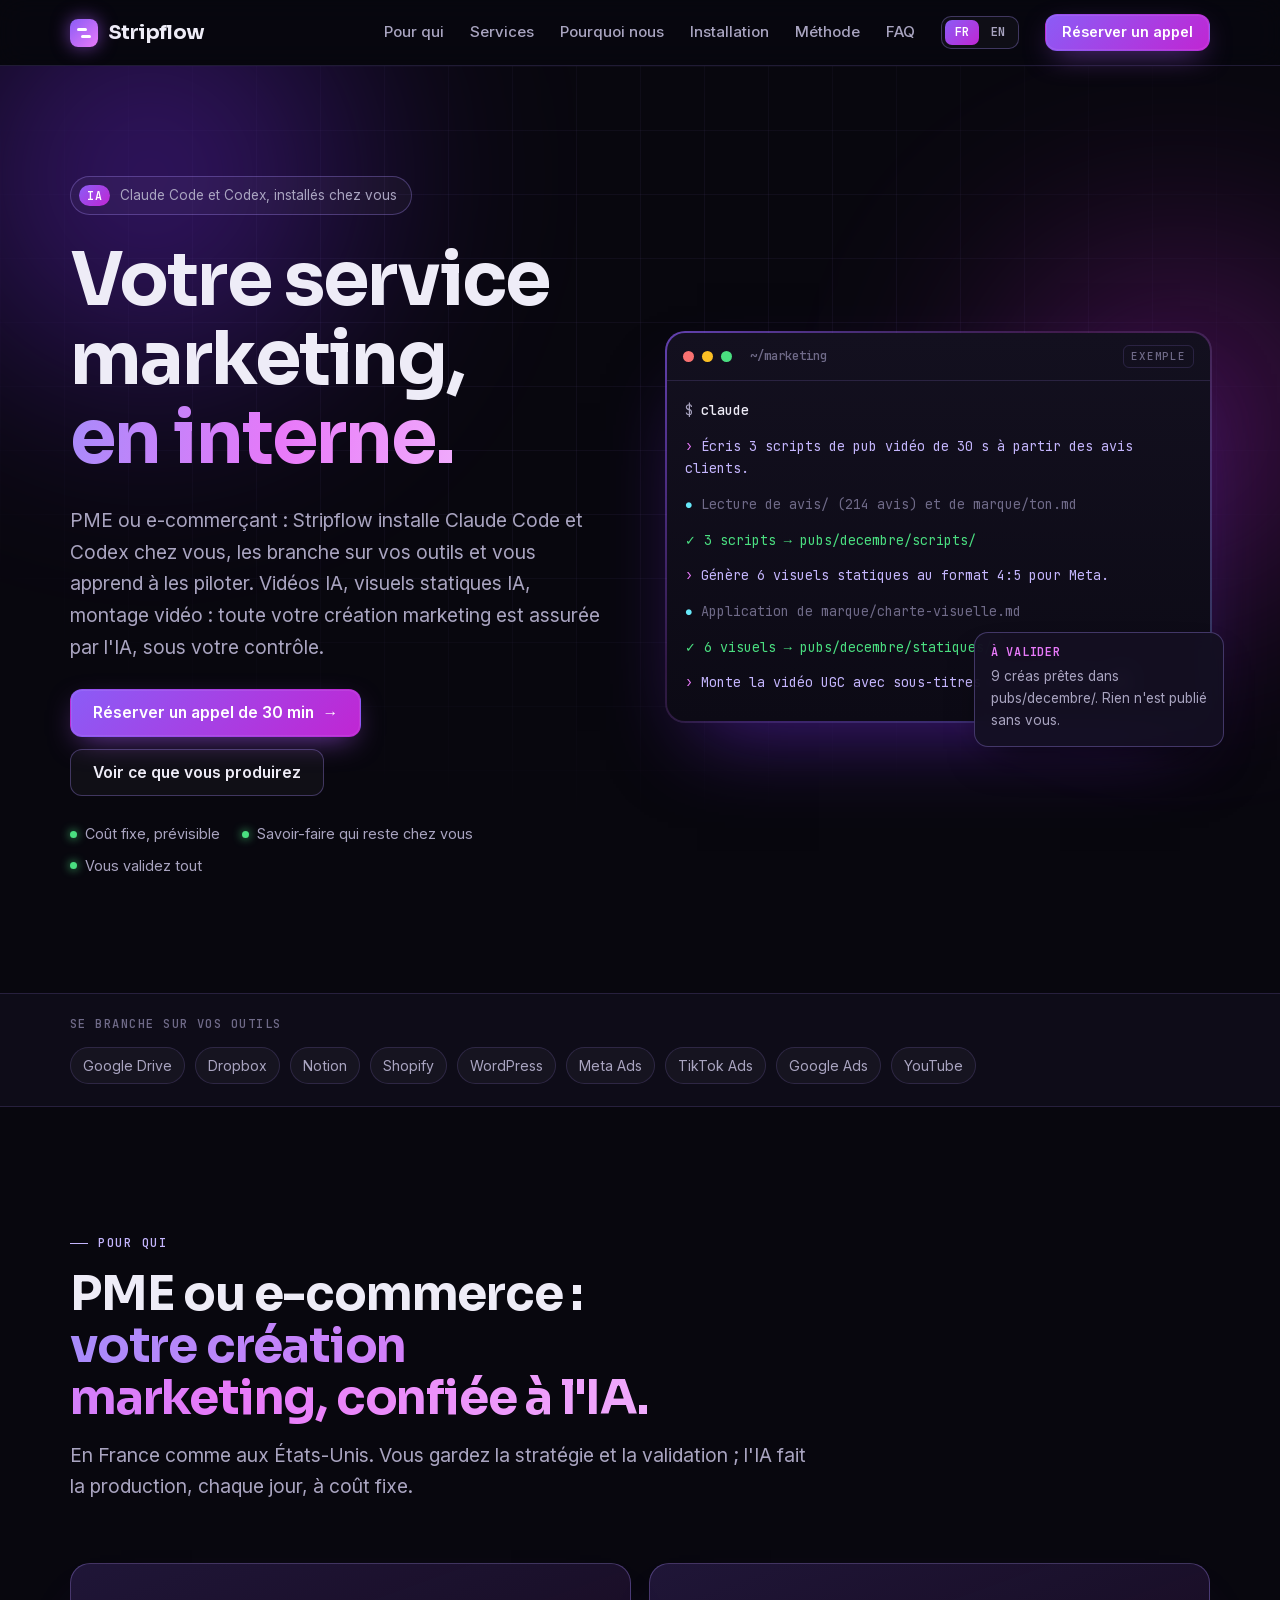
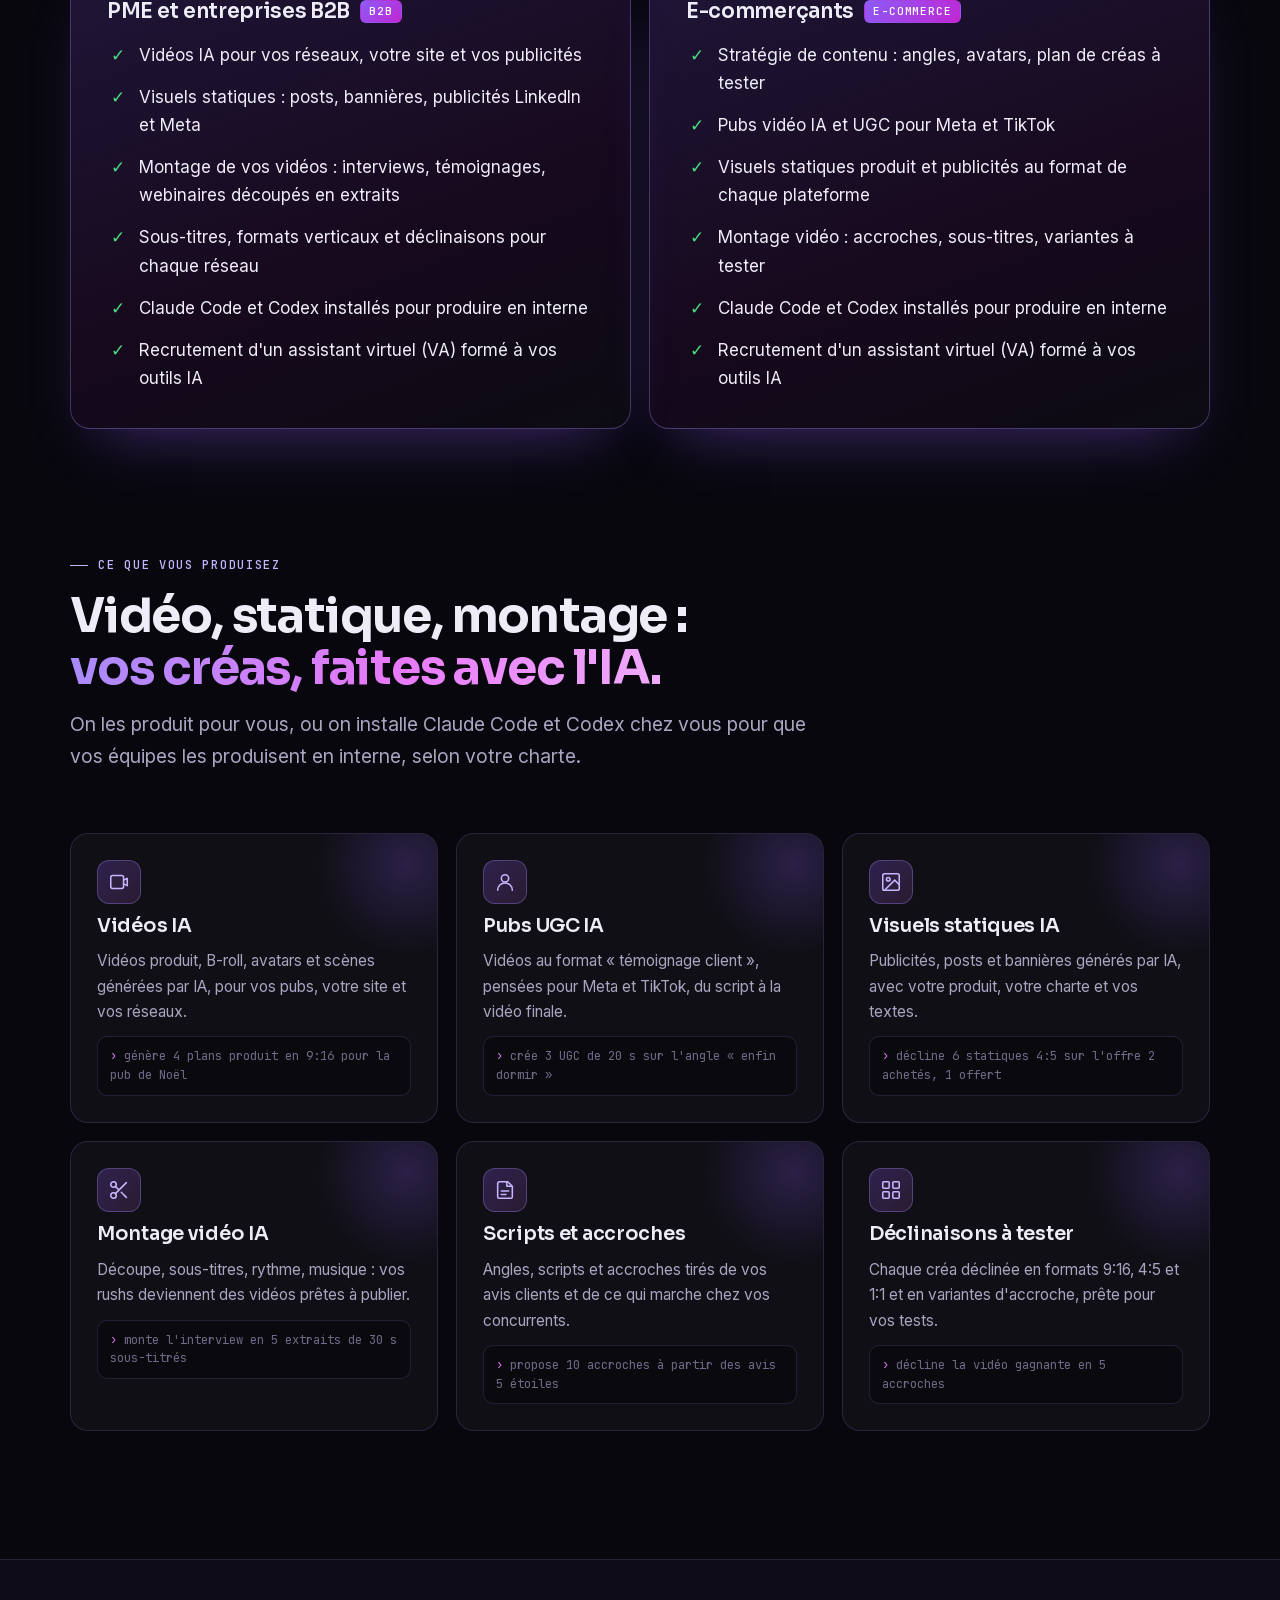
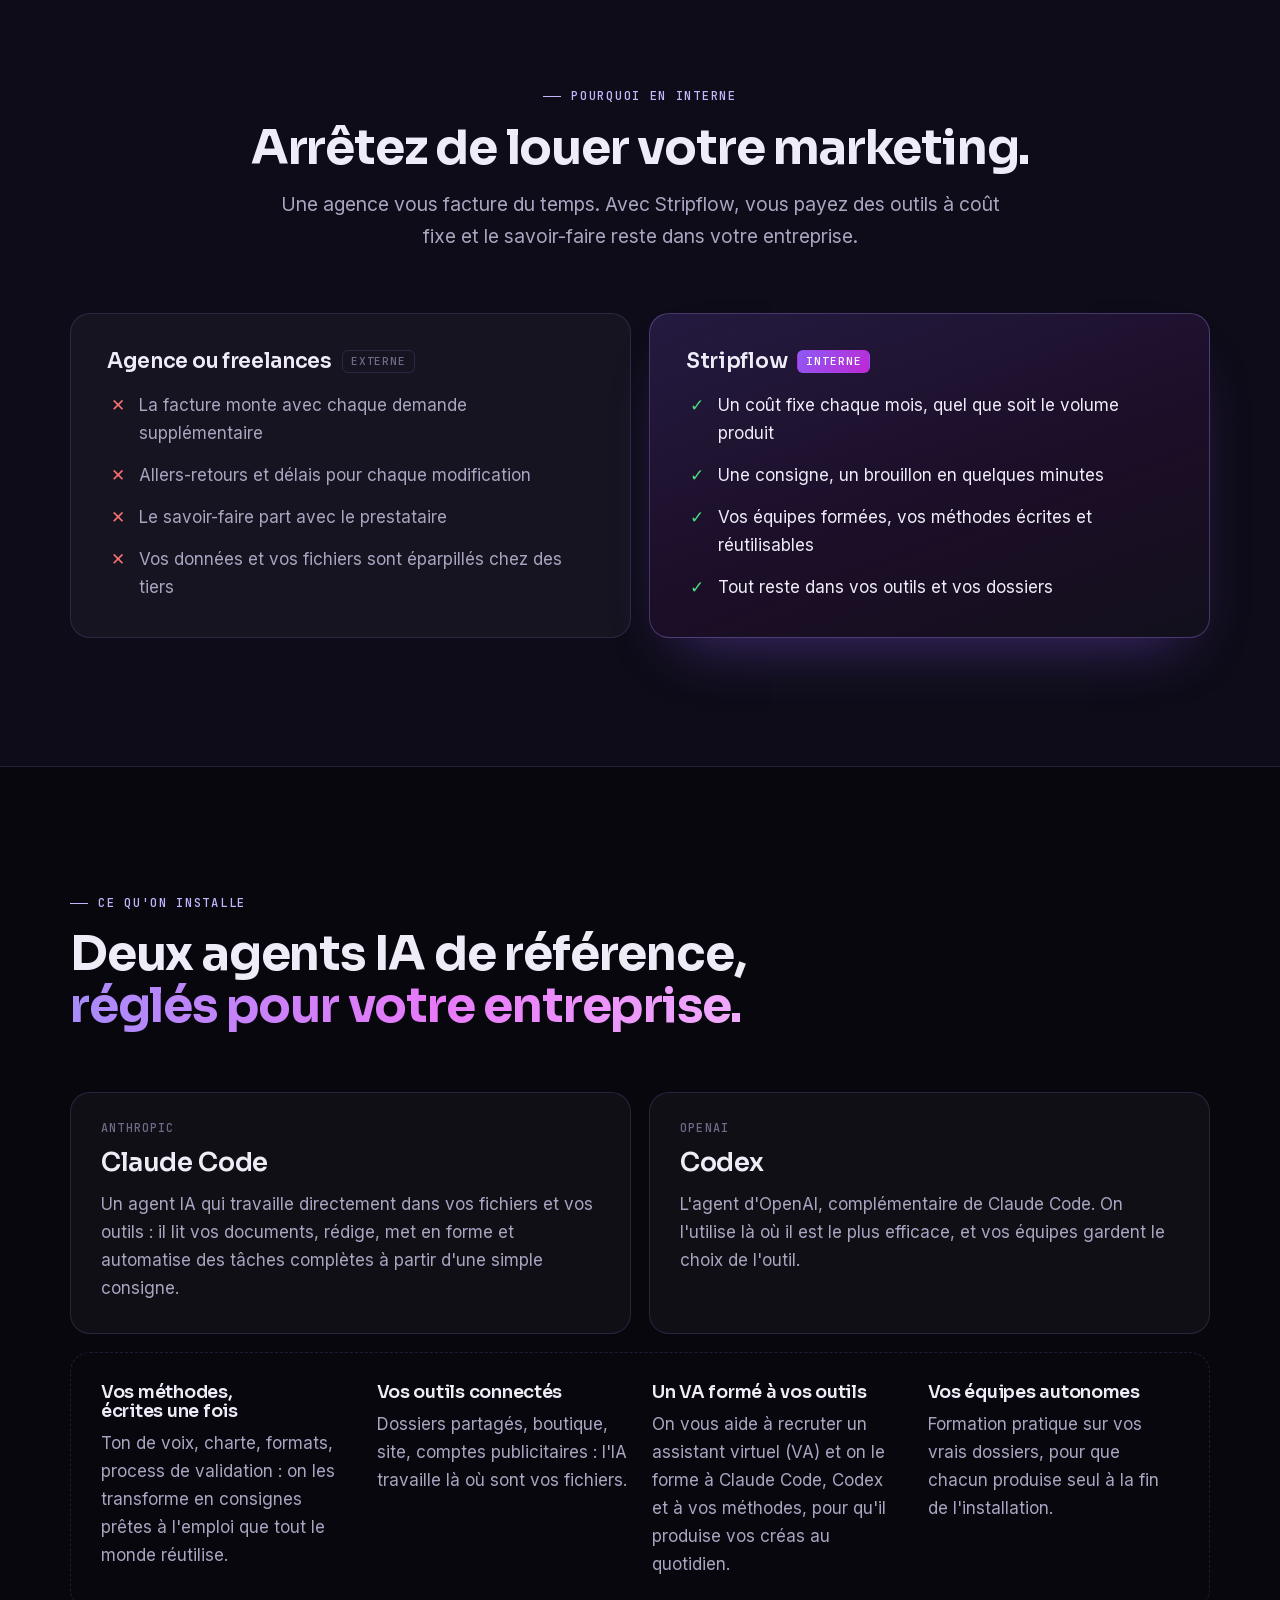
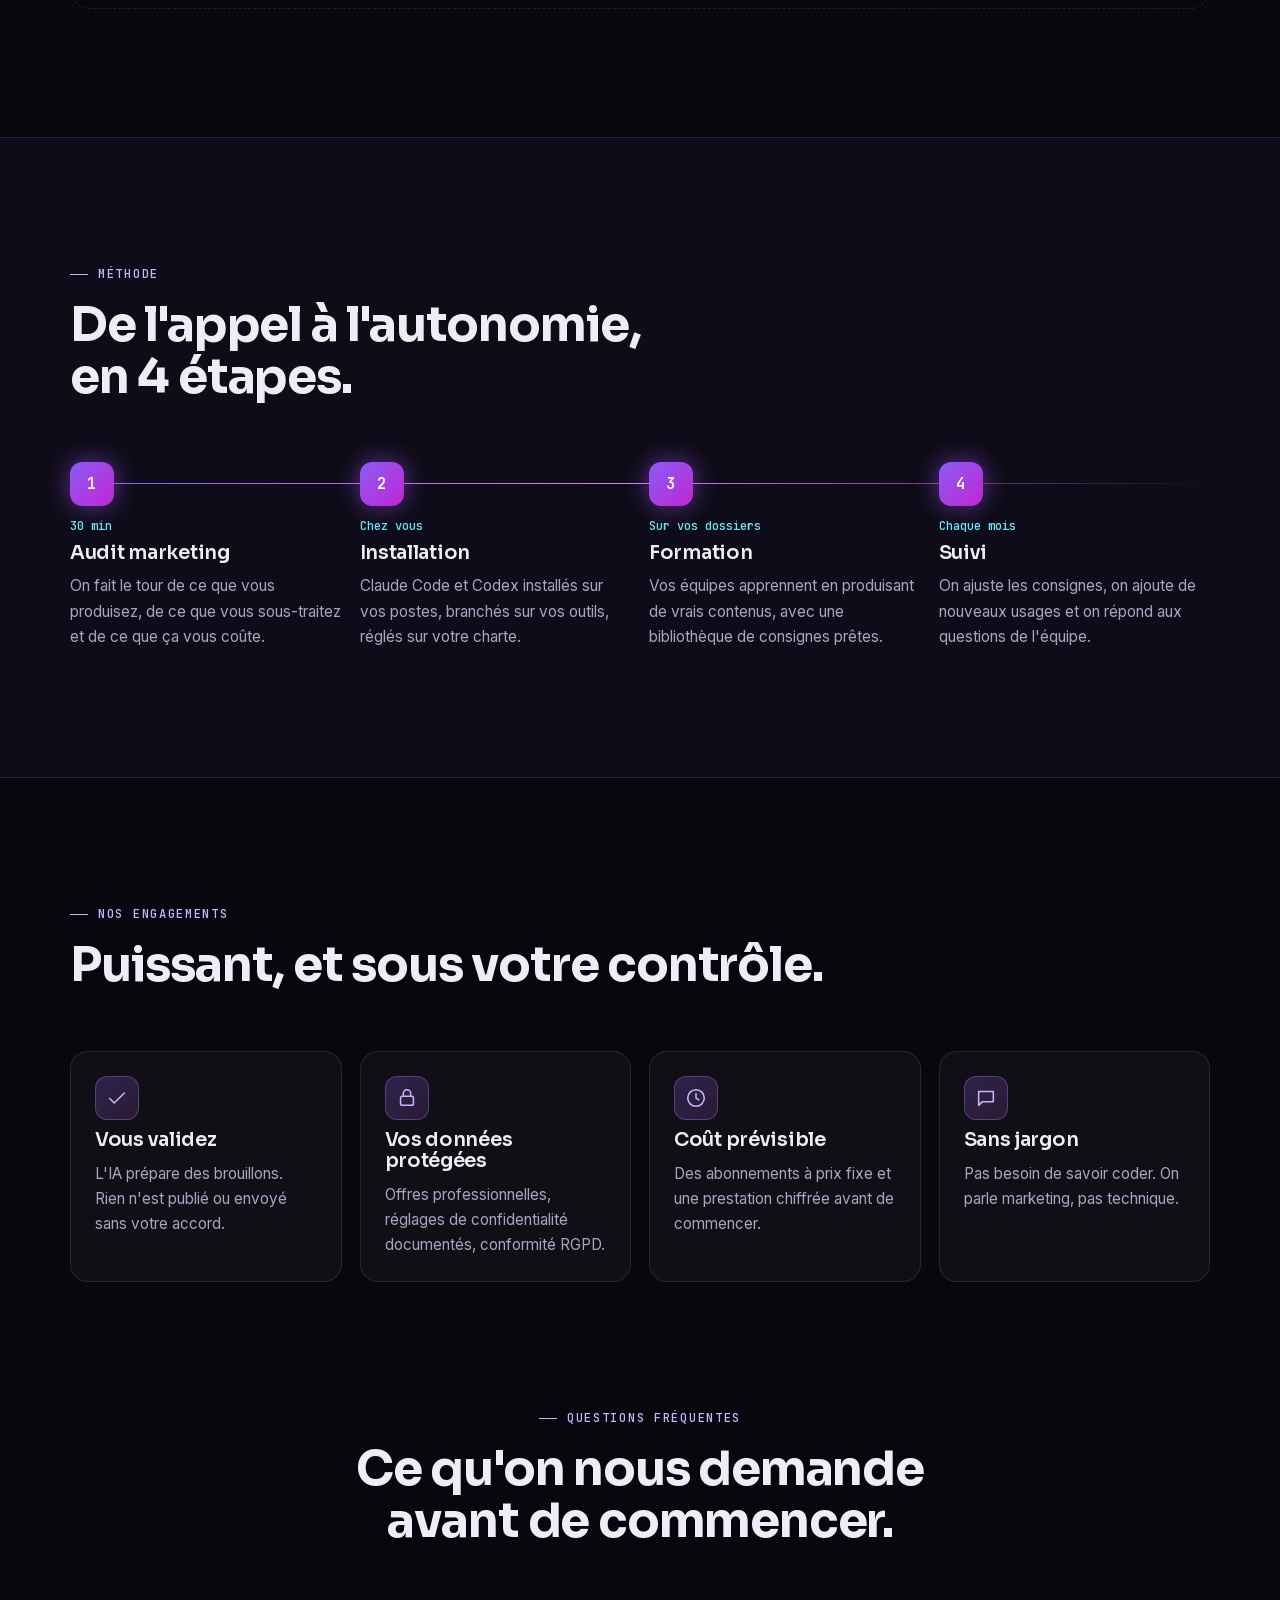
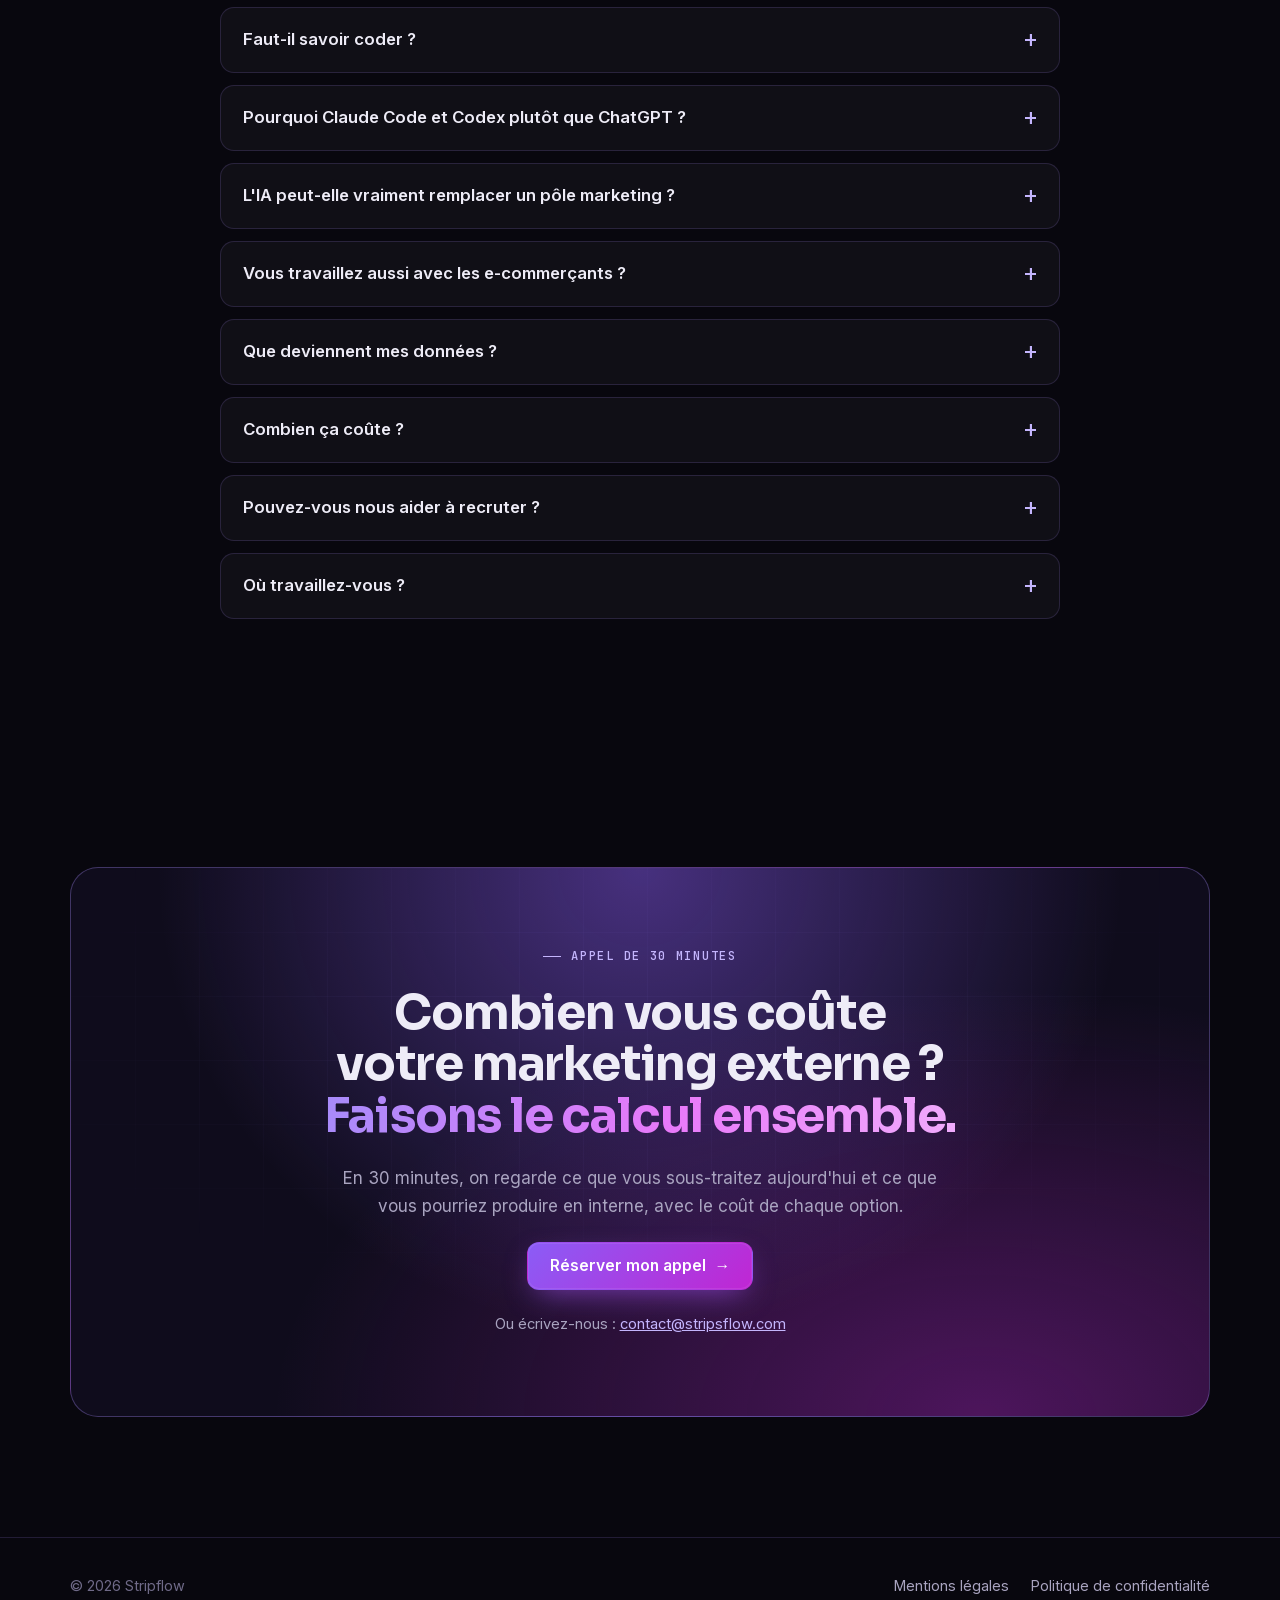
==== commit 87b8fcdc: "Menu : intitulés courts, pas de retour à la ligne Co-Authored-By: Claude Opus 5.5 <noreply@anthropic" ====
--- a/index.html
+++ b/index.html
@@ -22,11 +22,11 @@
     <a class="logo" href="#top" aria-label="Stripflow, retour en haut"><span class="logo-mark" aria-hidden="true"></span>Stripflow</a>
     <nav class="nav" aria-label="Navigation principale">
       <a href="#pour-qui">Pour qui</a>
-      <a href="#services">Ce que vous produisez</a>
-      <a href="#pourquoi">Pourquoi en interne</a>
-      <a href="#stack">Ce qu'on installe</a>
+      <a href="#services">Services</a>
+      <a href="#pourquoi">Pourquoi nous</a>
+      <a href="#stack">Installation</a>
       <a href="#methode">Méthode</a>
-      <a href="#faq">Questions</a>
+      <a href="#faq">FAQ</a>
       <div class="lang-switch" role="group" aria-label="Langue"><a class="l" href="./" aria-current="true" lang="fr">FR</a><a class="l" href="en/" hreflang="en" lang="en">EN</a></div>
       <a class="btn btn-primary" href="https://calendly.com/j50-lefeuvre/30min" target="_blank" rel="noopener">Réserver un appel</a>
     </nav>
--- a/styles.css
+++ b/styles.css
@@ -240,3 +240,5 @@
 .stack-item.wide { grid-template-columns: repeat(4, minmax(0, 1fr)); }
 @media (max-width: 1000px) { .stack-item.wide { grid-template-columns: repeat(2, minmax(0, 1fr)); } }
 @media (max-width: 600px) { .stack-item.wide { grid-template-columns: 1fr; } }
+.nav a:not(.btn) { white-space: nowrap; }
+@media (max-width: 1080px) { .nav a:not(.btn):not(.l) { display: none; } }
